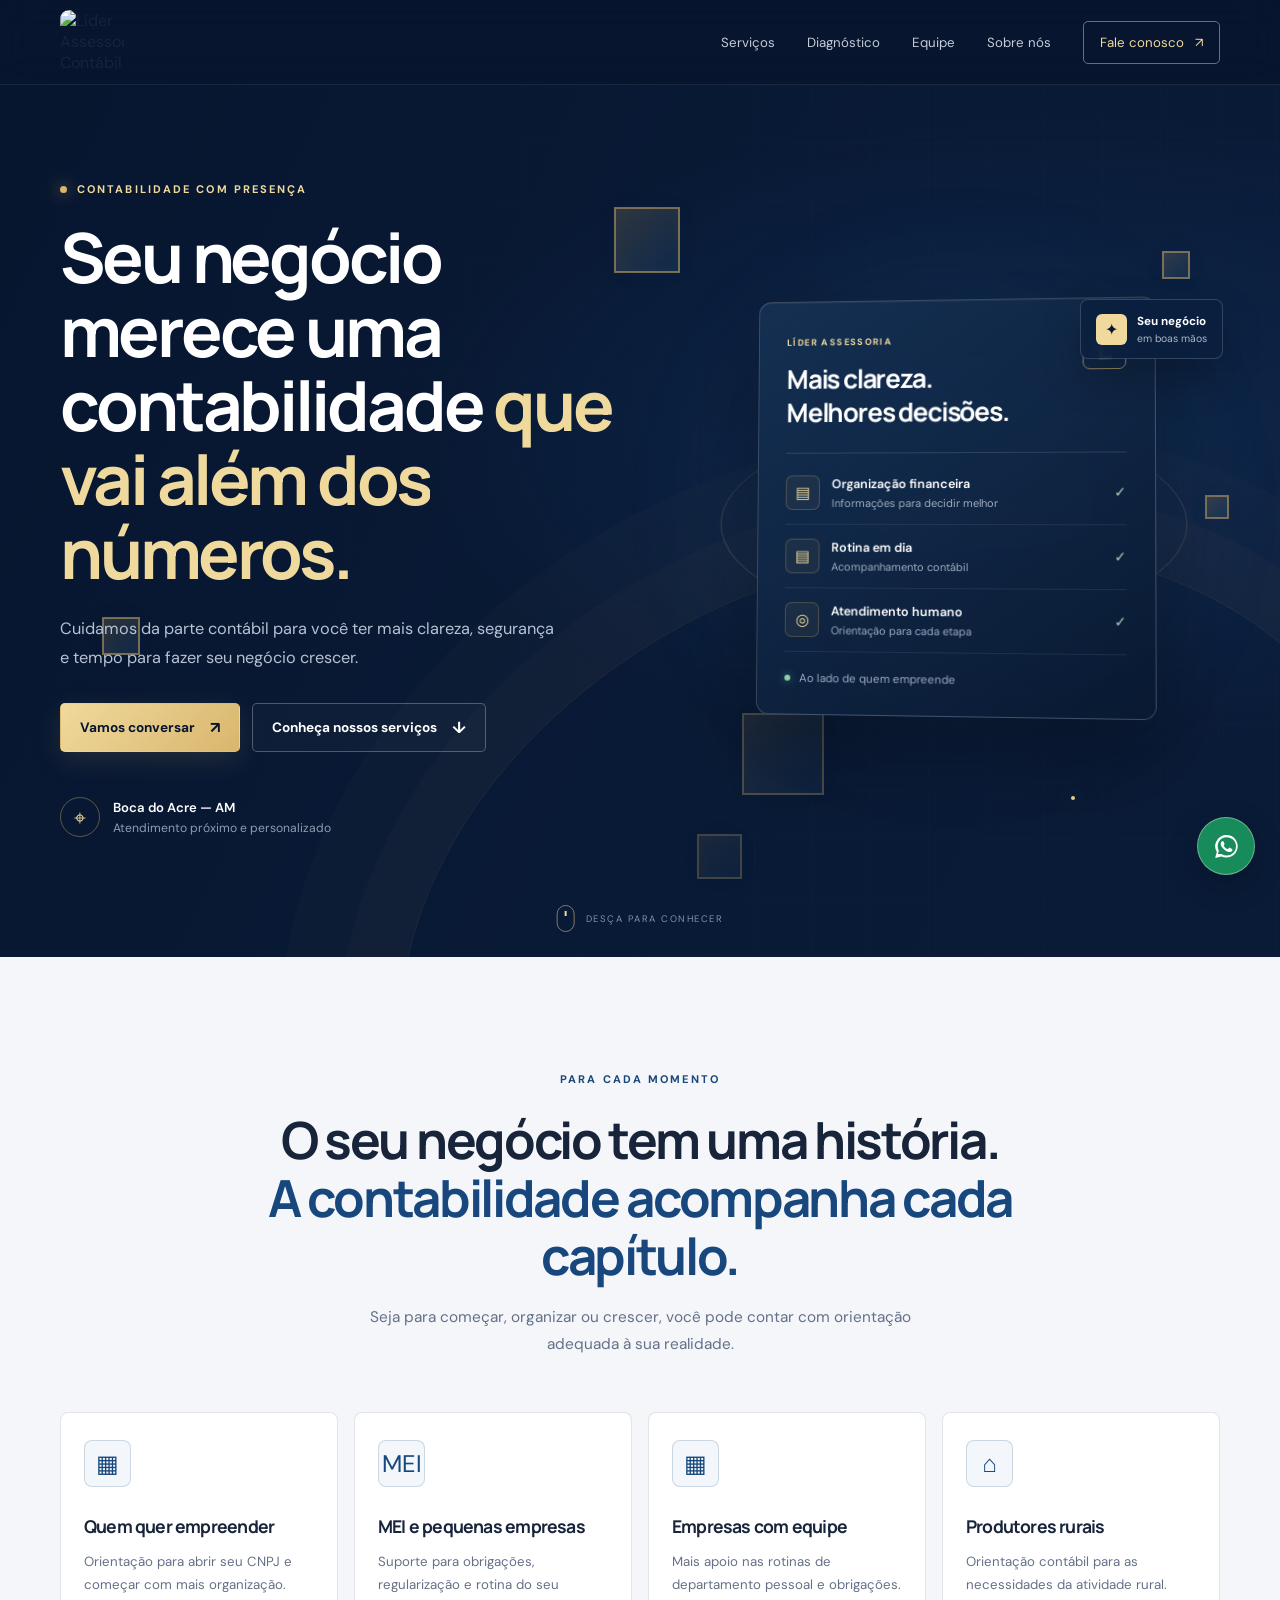
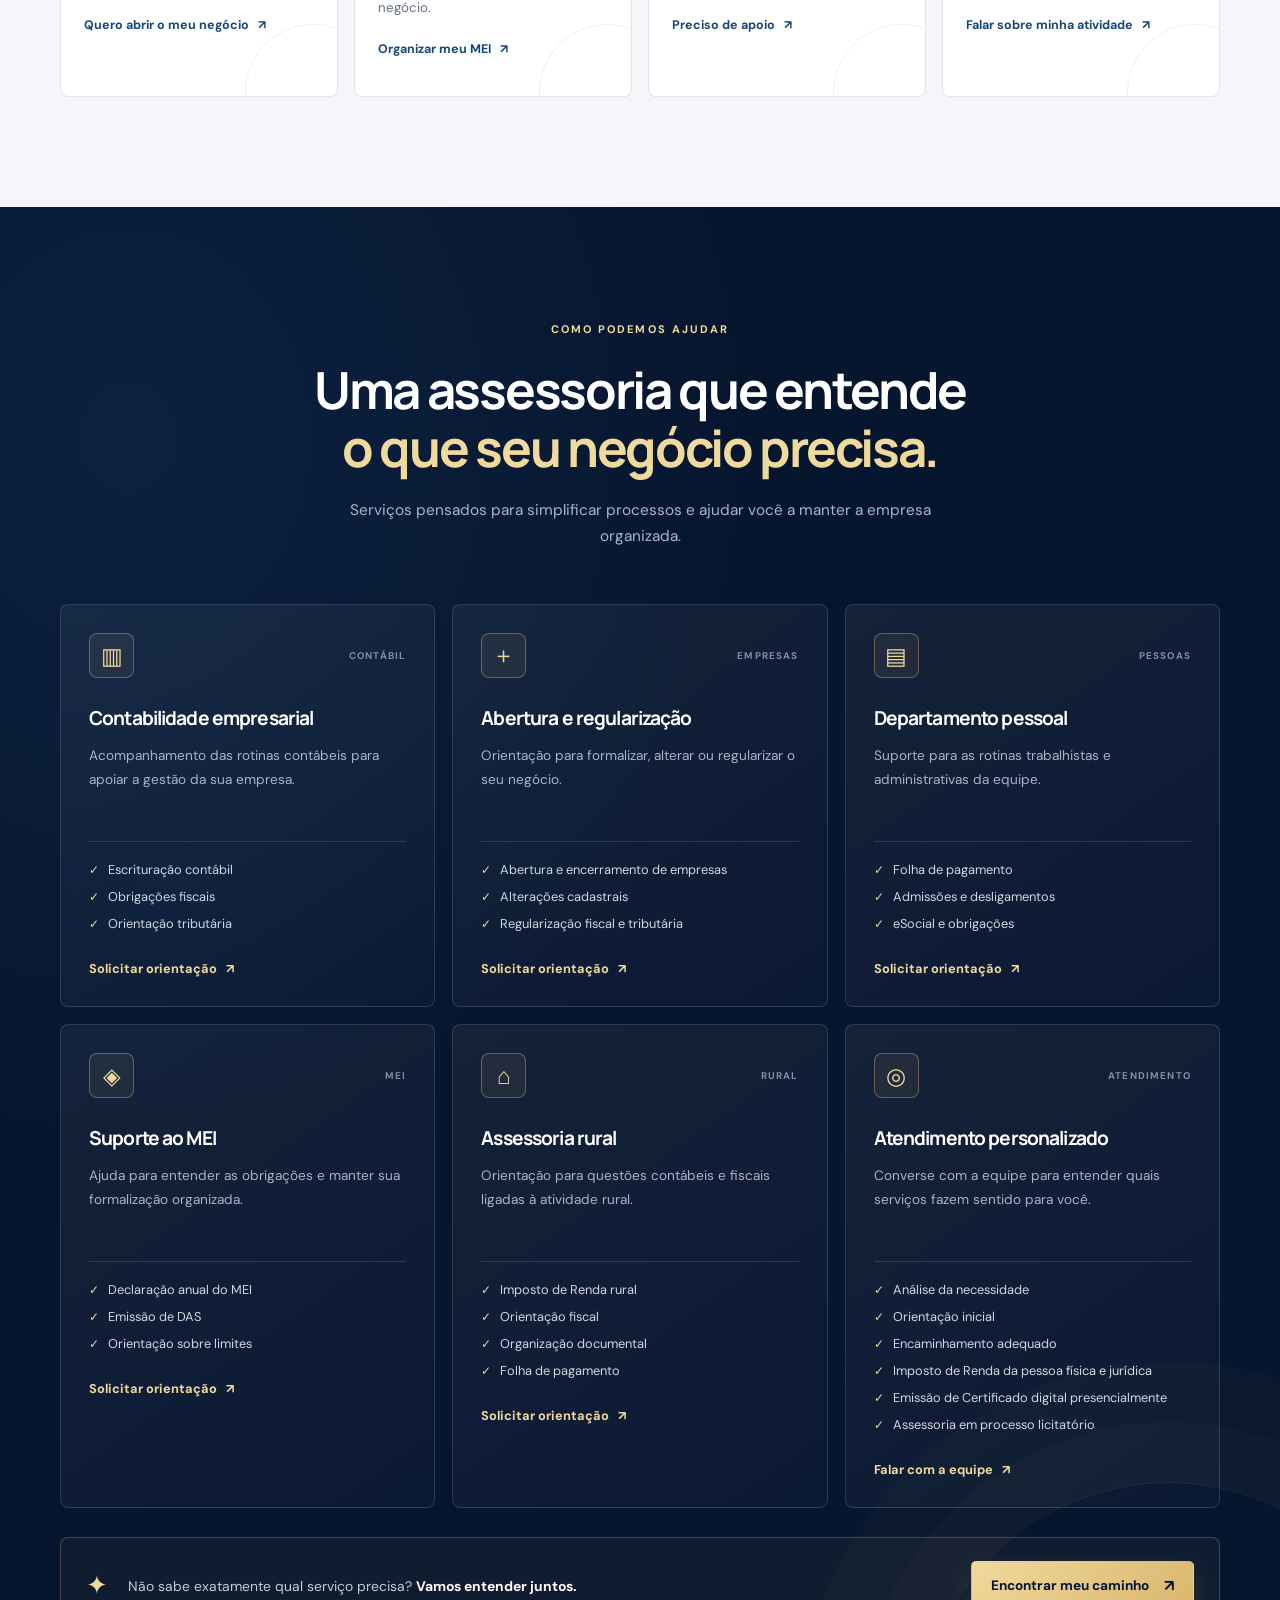
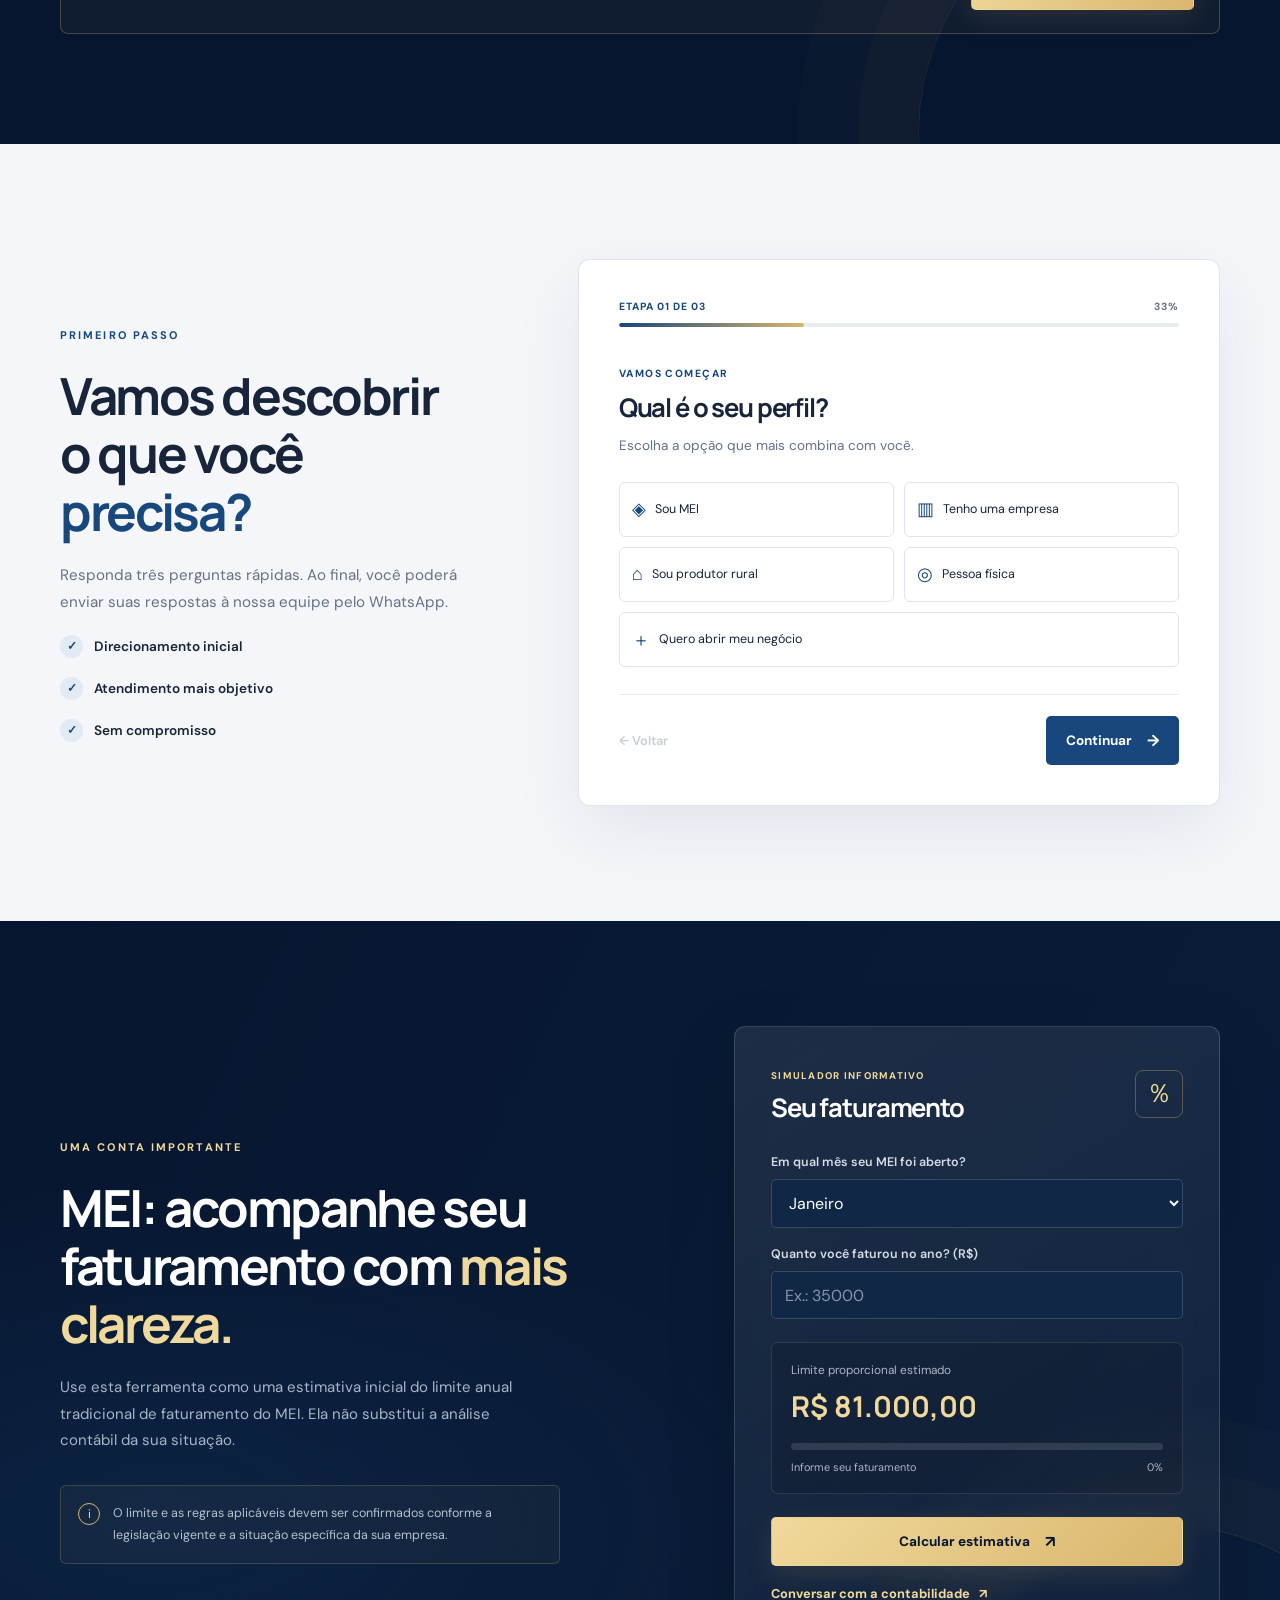
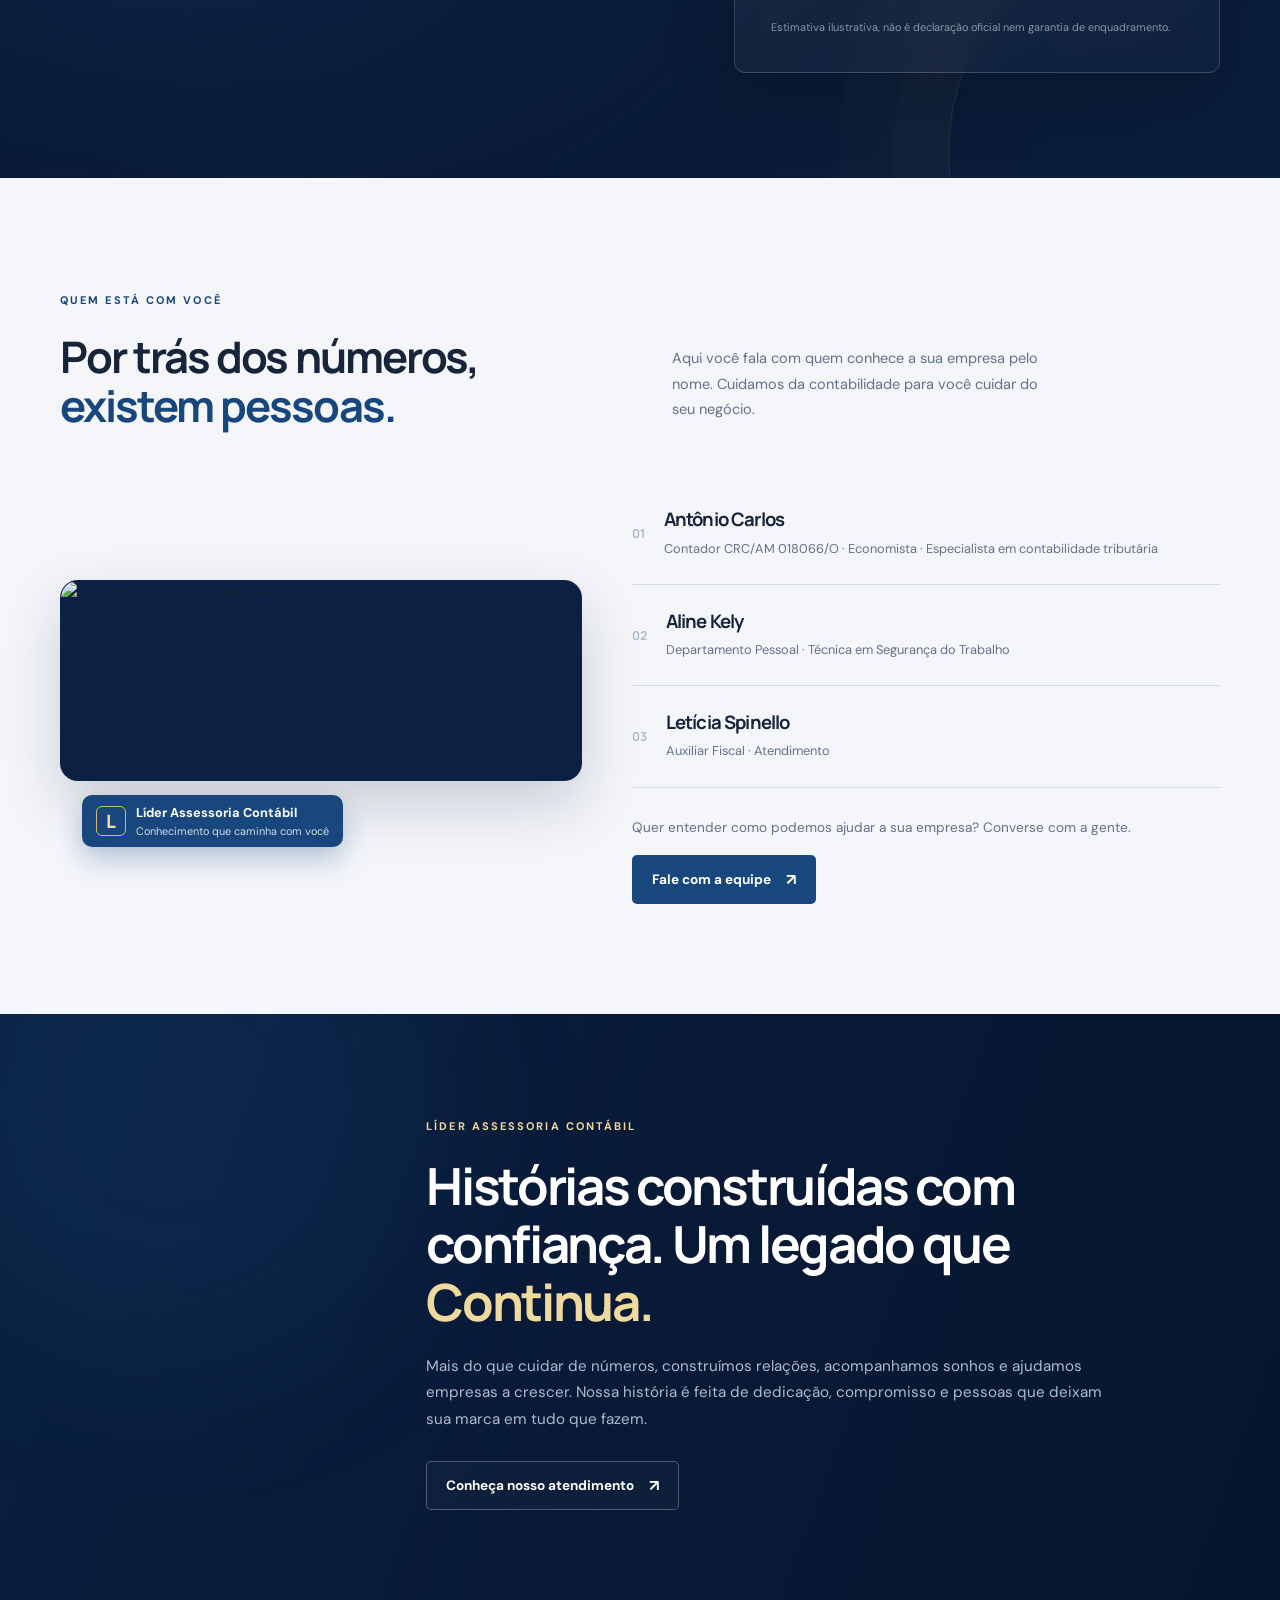
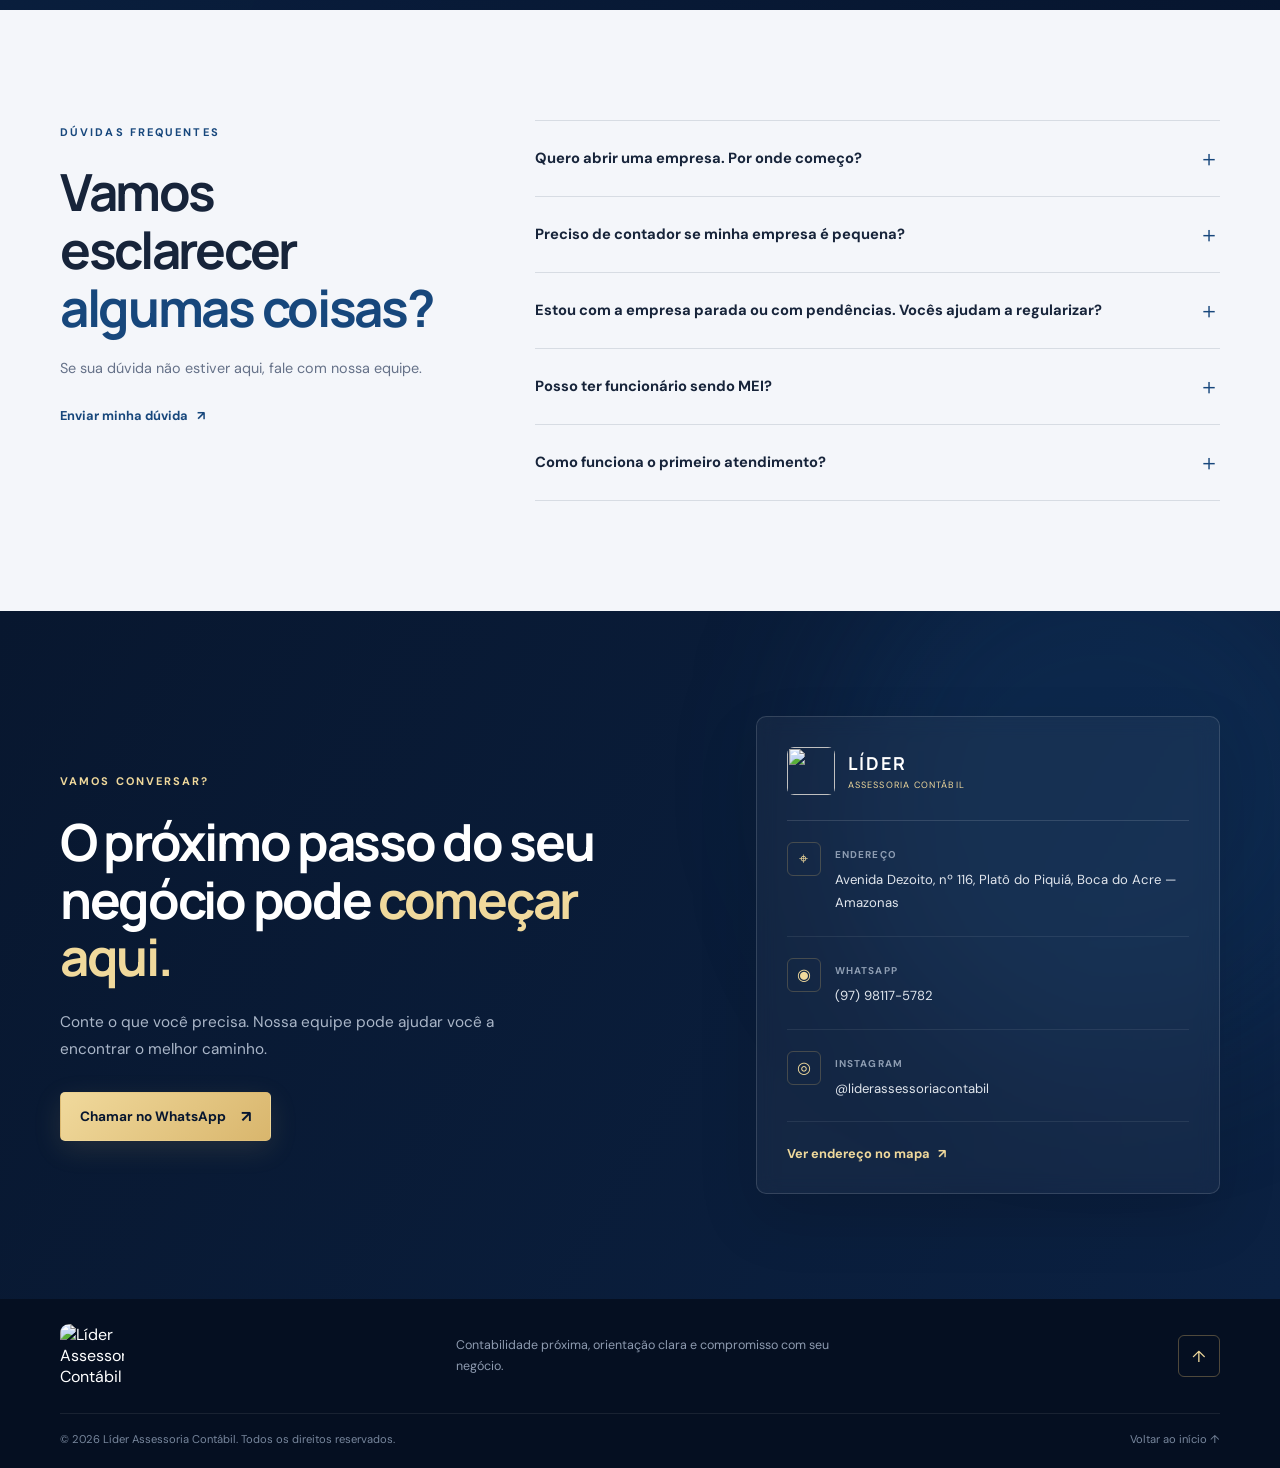
==== index.html @ b67ba0e2 "Add files via upload" ====
<!DOCTYPE html>
<html lang="pt-BR">
<head>
  <meta charset="UTF-8">
  <meta name="viewport" content="width=device-width, initial-scale=1.0">
  <meta name="theme-color" content="#07162f">
  <meta name="description" content="Líder Assessoria Contábil. Assessoria para MEI, empresas, departamento pessoal, fiscal e contabilidade empresarial em Boca do Acre, Amazonas.">

  <title>Líder Assessoria Contábil | Contabilidade que acompanha você</title>
  
  <link rel="icon" type= "image/png" href="assets/logoazul.png">

  <link rel="preconnect" href="https://fonts.googleapis.com">
  <link rel="preconnect" href="https://fonts.gstatic.com" crossorigin>
  <link href="https://fonts.googleapis.com/css2?family=DM+Sans:wght@400;500;600;700&family=Manrope:wght@400;500;600;700;800&display=swap" rel="stylesheet">

  <link rel="stylesheet" href="style.css">

  <!-- Marca "carregando" ANTES de qualquer conteúdo ser pintado (evita flash do site) -->
<script>
  document.documentElement.classList.add('lider-loading');
  // Segurança: se algo falhar, o site é liberado após 15s
  setTimeout(function () {
    var l = document.getElementById('lider-loader');
    if (l) l.remove();
    document.documentElement.classList.remove('lider-loading');
  }, 3000);
</script>
<!-- Sem JavaScript: mostra o site normalmente -->
<noscript>
  <style>
    html.lider-loading body > :not(#lider-loader) { opacity: 1 !important; visibility: visible !important; }
    #lider-loader { display: none !important; }
  </style>
</noscript>

<style>
  @import url('https://fonts.googleapis.com/css2?family=Montserrat:wght@200;300&display=swap');

  #lider-loader {
    /* ---- Personalização ---- */
    --lider-ink:  #ffffff;   /* cor das letras e do "L" (use escuro se o site for claro) */
    --lider-gold: #c9a85c;   /* dourado da marca */
    --lider-bg:   transparent; /* deixe transparent para "sem fundo" ou defina ex.: #0b0b0d */

    position: fixed;
    inset: 0;
    z-index: 99999;
    display: grid;
    place-items: center;
    align-content: center;
    gap: clamp(18px, 3.2vw, 34px);
    background: var(--lider-bg);
    transition: background-color .9s ease;
    pointer-events: all;
  }
  html.lider-loading { overflow: hidden; }

  #lider-loader .lider-logo {
    width: min(78vw, 580px);
    height: auto;
    overflow: visible;
    opacity: 0;
    animation: lider-glow-in 1.2s ease .1s forwards;
  }

  /* ---------- Elementos da logo ---------- */
  #lider-loader .l-square {
    transform-box: fill-box;
    transform-origin: center;
    opacity: 0;
    animation: lider-pop .9s cubic-bezier(.2, .9, .25, 1.15) .1s forwards;
  }
  #lider-loader .l-draw {
    stroke-dasharray: 1;
    stroke-dashoffset: 1;
    opacity: 0;
    animation: lider-draw var(--d, .8s) cubic-bezier(.65, 0, .25, 1) var(--t, 0s) forwards;
  }
  #lider-loader .l-tri {
    transform-box: fill-box;
    transform-origin: center;
    opacity: 0;
    animation: lider-drop .6s cubic-bezier(.2, .9, .3, 1.3) 1.35s forwards;
  }
  #lider-loader .l-sub {
    opacity: 0;
    filter: blur(8px);
    animation: lider-rise 1s cubic-bezier(.2, .8, .2, 1) 2.35s forwards;
  }
  #lider-loader .l-sweep {
    transform: translateX(-420px) skewX(-20deg);
    animation: lider-sweep 1.15s cubic-bezier(.45, 0, .25, 1) 3s forwards;
  }

  /* ---------- Barra de progresso ---------- */
  #lider-loader .lider-bar {
    width: min(34vw, 300px);
    height: 2px;
    border-radius: 2px;
    background: rgba(201, 168, 92, .18);
    overflow: hidden;
    opacity: 0;
    animation: lider-fade 1s ease 1.6s forwards;
  }
  #lider-loader .lider-bar i {
    display: block;
    height: 100%;
    background: linear-gradient(90deg, transparent, var(--lider-gold) 40%, #f1dba0);
    transform-origin: left center;
    transform: scaleX(0);
  }

  /* ---------- Saída ---------- */
  #lider-loader.is-leaving { background-color: transparent; pointer-events: none; }
  #lider-loader.is-leaving .lider-logo {
    animation: lider-out .9s cubic-bezier(.7, 0, .3, 1) forwards;
  }
  #lider-loader.is-leaving .lider-bar {
    animation: lider-bar-out .5s ease forwards;
  }

  /* ---------- Site oculto e "congelado" durante a introdução ---------- */
  html.lider-loading body > :not(#lider-loader) {
    opacity: 0 !important;
    visibility: hidden !important;
  }
  /* pausa as animações CSS do site: elas começam do zero quando a intro termina */
  html.lider-loading body > :not(#lider-loader),
  html.lider-loading body > :not(#lider-loader) *,
  html.lider-loading body > :not(#lider-loader) *::before,
  html.lider-loading body > :not(#lider-loader) *::after {
    animation-play-state: paused !important;
  }
  /* entrada suave do site assim que a logo some */
  html.lider-revealed body > :not(#lider-loader) {
    animation: lider-site-in 1s ease;
  }
  @keyframes lider-site-in { from { opacity: 0; } to { opacity: 1; } }

  /* ---------- Keyframes ---------- */
  @keyframes lider-glow-in {
    from { opacity: 0; filter: drop-shadow(0 0 0 rgba(201,168,92,0)); }
    to   { opacity: 1; filter: drop-shadow(0 0 28px rgba(201,168,92,.22)); }
  }
  @keyframes lider-pop {
    from { opacity: 0; transform: scale(.55) rotate(-6deg); }
    to   { opacity: 1; transform: scale(1) rotate(0); }
  }
  @keyframes lider-draw {
    0%   { stroke-dashoffset: 1; opacity: 0; }
    3%   { opacity: 1; }
    100% { stroke-dashoffset: 0; opacity: 1; }
  }
  @keyframes lider-drop {
    from { opacity: 0; transform: translate(-16px, -16px) scale(.5); }
    to   { opacity: 1; transform: translate(0, 0) scale(1); }
  }
  @keyframes lider-rise {
    from { opacity: 0; transform: translateY(14px); filter: blur(8px); }
    to   { opacity: 1; transform: translateY(0);    filter: blur(0); }
  }
  @keyframes lider-sweep {
    from { transform: translateX(-420px) skewX(-20deg); }
    to   { transform: translateX(1700px) skewX(-20deg); }
  }
  @keyframes lider-fade { to { opacity: 1; } }
  @keyframes lider-out {
    0%   { opacity: 1; transform: scale(1);    filter: blur(0)   drop-shadow(0 0 28px rgba(201,168,92,.22)); }
    100% { opacity: 0; transform: scale(1.1);  filter: blur(10px) drop-shadow(0 0 60px rgba(201,168,92,.5)); }
  }
  @keyframes lider-bar-out { to { opacity: 0; } }

  /* ---------- Acessibilidade: movimento reduzido ---------- */
  @media (prefers-reduced-motion: reduce) {
    #lider-loader .lider-logo,
    #lider-loader .l-square,
    #lider-loader .l-draw,
    #lider-loader .l-tri,
    #lider-loader .l-sub,
    #lider-loader .lider-bar { animation-duration: .01s !important; animation-delay: 0s !important; }
    #lider-loader .l-sweep { display: none; }
  }
</style>

</head>

<script>
(function () {
  var loader = document.getElementById('lider-loader');
  if (!loader) return;

  var root    = document.documentElement;
  var bar     = loader.querySelector('.lider-bar i');
  var reduced = window.matchMedia && window.matchMedia('(prefers-reduced-motion: reduce)').matches;

  var MIN_TIME = reduced ? 600 : 4000;  // tempo mínimo (ms) para a animação completa
  var EXIT_MS  = reduced ? 50  : 900;   // duração da saída
  var start    = performance.now();
  var loaded   = document.readyState === 'complete';
  var done     = false;
  var shown    = 0;

  root.classList.add('lider-loading');

  if (!loaded) window.addEventListener('load', function () { loaded = true; });

  function finish() {
    if (done) return;
    done = true;
    loader.classList.add('is-leaving');
    // 1) a logo some  →  2) o site é liberado e começa a animar
    setTimeout(function () {
      loader.remove();
      root.classList.remove('lider-loading');   // libera o site e despausa as animações
      root.classList.add('lider-revealed');     // fade-in do conteúdo
      window.dispatchEvent(new CustomEvent('lider:loaded')); // use para iniciar scripts/animações do site
      setTimeout(function () { root.classList.remove('lider-revealed'); }, 1200);
    }, EXIT_MS);
  }

  function tick(now) {
    var t      = Math.min((now - start) / MIN_TIME, 1);
    var target = loaded ? 1 : 0.92;               // trava em 92% até a página carregar de verdade
    shown += (Math.min(t, target) - shown) * 0.12;
    bar.style.transform = 'scaleX(' + shown.toFixed(4) + ')';

    if (loaded && t >= 1 && shown > 0.995) { bar.style.transform = 'scaleX(1)'; finish(); return; }
    requestAnimationFrame(tick);
  }
  requestAnimationFrame(tick);

  setTimeout(finish, 12000); // segurança: nunca prende o visitante
})();
</script>

<body>

<div id="lider-loader" role="status" aria-live="polite" aria-label="Carregando Líder Assessoria Contábil">

  <svg class="lider-logo" viewBox="50 415 1210 440" xmlns="http://www.w3.org/2000/svg" aria-hidden="true">
    <defs>
      <linearGradient id="lider-gold" x1="0" y1="0" x2="1" y2="1">
        <stop offset="0"   stop-color="#e2c47f"/>
        <stop offset=".5"  stop-color="#c9a85c"/>
        <stop offset="1"   stop-color="#ad8a3f"/>
      </linearGradient>

      <linearGradient id="lider-sweep-grad" x1="0" y1="0" x2="1" y2="0">
        <stop offset="0"   stop-color="#fff2c4" stop-opacity="0"/>
        <stop offset=".5"  stop-color="#fff2c4" stop-opacity=".95"/>
        <stop offset="1"   stop-color="#fff2c4" stop-opacity="0"/>
      </linearGradient>

      <!-- Máscara: o brilho só aparece sobre a logo, nunca sobre o "fundo" -->
      <mask id="lider-ink-mask" maskUnits="userSpaceOnUse" x="50" y="415" width="1210" height="330">
        <use href="#lider-ink"/>
      </mask>
    </defs>

    <!-- LOGO -->
    <g id="lider-ink" fill="none" stroke="var(--lider-ink, #fff)" stroke-width="42"
       stroke-linecap="round" stroke-linejoin="round">

      <!-- Quadrado dourado -->
      <rect class="l-square" x="68" y="433" width="281" height="311" rx="30"
            fill="url(#lider-gold)" stroke="none"/>

      <!-- "L" -->
      <path class="l-draw" pathLength="1" style="--t:.55s;--d:.9s" stroke-width="44"
            d="M135 492 V585 C135 648 180 690 240 690 H276"/>

      <!-- "I": haste + triângulo dourado -->
      <path class="l-draw" pathLength="1" style="--t:.95s;--d:.6s"
            d="M404 548 V696"/>
      <polygon class="l-tri" points="383,470 425,470 425,507"
               fill="var(--lider-gold, #c9a85c)" stroke="none"/>

      <!-- "D" -->
      <path class="l-draw" pathLength="1" style="--t:1.15s;--d:1s"
            d="M476 696 V491 H565 C640 491 669 545 669 594 C669 643 640 696 565 696 Z"/>

      <!-- "E" (três barras) -->
      <path class="l-draw" pathLength="1" style="--t:1.55s;--d:.55s" d="M743 491 H926"/>
      <path class="l-draw" pathLength="1" style="--t:1.7s;--d:.55s"  d="M743 593 H907"/>
      <path class="l-draw" pathLength="1" style="--t:1.85s;--d:.55s" d="M743 696 H934"/>

      <!-- "R" -->
      <path class="l-draw" pathLength="1" style="--t:1.8s;--d:.9s"
            d="M1006 696 V491 H1130 C1165 491 1196 515 1196 543 C1196 571 1165 595 1130 595 H1006"/>
      <path class="l-draw" pathLength="1" style="--t:2.3s;--d:.4s"
            d="M1137 612 L1204 696"/>
    </g>

    <!-- Brilho que atravessa a logo -->
    <g mask="url(#lider-ink-mask)">
      <rect class="l-sweep" x="0" y="400" width="240" height="480" fill="url(#lider-sweep-grad)"/>
    </g>

    <!-- ASSESSORIA CONTÁBIL -->
    <text class="l-sub" x="70" y="838" textLength="1170" lengthAdjust="spacing"
          font-family="'Montserrat','Josefin Sans','Helvetica Neue',Arial,sans-serif"
          font-weight="200" font-size="64" fill="var(--lider-ink, #fff)">ASSESSORIA CONTÁBIL</text>
  </svg>

  <div class="lider-bar"><i></i></div>
</div>

<div class="demo-site"><span></span></div>

<div class="page-loader" id="page-loader">
    <div class="loader-logo"><video src="assets/video.mp4.mp4"></video><span></span></div>
    <div class="loader-line"><span></span></div>
    <p>Preparando seu próximo passo</p>
</div>

  <div class="scroll-progress" id="scroll-progress"></div>

  <header class="header" id="topo">
    <div class="container nav-wrap">
      <a class="brand" href="#topo" aria-label="Líder Assessoria Contábil - início">
        <img src="assets/logo.png" alt="Líder Assessoria Contábil" class="brand-logo">
      </a>

      <button class="menu-toggle" id="menu-toggle" aria-label="Abrir menu" aria-expanded="false">
        <span></span><span></span><span></span>
      </button>

      <nav class="nav" id="nav">
        <a href="#servicos">Serviços</a>
        <a href="#diagnostico">Diagnóstico</a>
        <a href="#equipe">Equipe</a>
        <a href="#sobre">Sobre nós</a>
        <a href="#contato" class="nav-contact">Fale conosco <span>↗</span></a>
      </nav>
    </div>
  </header>

  <main>
    <!-- HERO -->
    <section class="hero section-dark" id="inicio">
      <div class="hero-grid"></div>

      <div class="floating-scene" aria-hidden="true">
        <div class="cube cube-one"><span></span></div>
        <div class="cube cube-two"><span></span></div>
        <div class="cube cube-three"><span></span></div>
        <div class="cube cube-four"><span></span></div>
        <div class="cube cube-five"><span></span></div>
        <div class="cube cube-six"><span></span></div>
        <div class="orb orb-one"></div>
        <div class="orb orb-two"></div>
      </div>

      <div class="container hero-layout">
        <div class="hero-content reveal">
          <div class="eyebrow"><span class="eyebrow-dot"></span> CONTABILIDADE COM PRESENÇA</div>

          <h1>Seu negócio merece uma contabilidade <span class="gold-text">que vai além dos números.</span></h1>

          <p class="hero-description">
            Cuidamos da parte contábil para você ter mais clareza, segurança e tempo para fazer seu negócio crescer.
          </p>

          <div class="hero-actions">
            <a class="btn btn-gold" data-whatsapp data-message="Olá! Gostaria de conhecer os serviços da Líder Assessoria Contábil." href="https://wa.me/5597981175782" target="_blank" rel="noopener">
              Vamos conversar <span>↗</span>
            </a>
            <a class="btn btn-outline" href="#servicos">Conheça nossos serviços <span>↓</span></a>
          </div>

          <div class="hero-details">
            <div class="detail-icon">⌖</div>
            <div>
              <strong>Boca do Acre — AM</strong>
              <span>Atendimento próximo e personalizado</span>
            </div>
          </div>
        </div>

        <div class="hero-visual reveal reveal-delay">
          <div class="visual-glow"></div>
          <div class="orbit orbit-large"></div>
          <div class="orbit orbit-small"></div>

          <div class="dashboard-card">
            <div class="dashboard-top">
              <div>
                <span class="dashboard-kicker">LÍDER ASSESSORIA</span>
                <h3>Mais clareza.<br>Melhores decisões.</h3>
              </div>
              <div class="dashboard-mark">L</div>
            </div>

            <div class="dashboard-rule"></div>

            <div class="dashboard-item">
              <span class="dashboard-icon">▤</span>
              <div>
                <strong>Organização financeira</strong>
                <small>Informações para decidir melhor</small>
              </div>
              <span class="item-check">✓</span>
            </div>

            <div class="dashboard-item">
              <span class="dashboard-icon">▤</span>
              <div>
                <strong>Rotina em dia</strong>
                <small>Acompanhamento contábil</small>
              </div>
              <span class="item-check">✓</span>
            </div>

            <div class="dashboard-item">
              <span class="dashboard-icon">◎</span>
              <div>
                <strong>Atendimento humano</strong>
                <small>Orientação para cada etapa</small>
              </div>
              <span class="item-check">✓</span>
            </div>

          <div class="dashboard-footer">
              <span class="footer-dot"></span>
              <span>Ao lado de quem empreende</span>
            </div>
          </div>

          <div class="floating-note note-top">
            <span class="note-symbol">✦</span>
            <span><strong>Seu negócio</strong><small>em boas mãos</small></span>
          </div>

        
        </div>
      </div>

      <a href="#publico" class="scroll-hint" aria-label="Rolar para a próxima seção">
        <span></span> DESÇA PARA CONHECER
      </a>
    </section>

    <!-- PÚBLICO -->
    <section class="audience section-light" id="publico">
      <div class="container">
        <div class="section-heading reveal">
          <span class="eyebrow eyebrow-dark">PARA CADA MOMENTO</span>
          <h2>O seu negócio tem uma história.<br><span class="blue-text">A contabilidade acompanha cada capítulo.</span></h2>
          <p>Seja para começar, organizar ou crescer, você pode contar com orientação adequada à sua realidade.</p>
        </div>

        <div class="audience-grid">
          <article class="audience-card reveal">
            <div class="card-icon">▦</div>
            <h3>Quem quer empreender</h3>
            <p>Orientação para abrir seu CNPJ e começar com mais organização.</p>
            <a href="#diagnostico">Quero abrir o meu negócio <span>↗</span></a>
          </article>

          <article class="audience-card reveal reveal-delay">
            <div class="card-icon">MEI</div>
            <h3>MEI e pequenas empresas</h3>
            <p>Suporte para obrigações, regularização e rotina do seu negócio.</p>
            <a href="#diagnostico">Organizar meu MEI <span>↗</span></a>
          </article>

          <article class="audience-card reveal reveal-delay-2">
            <div class="card-icon">▦</div>
            <h3>Empresas com equipe</h3>
            <p>Mais apoio nas rotinas de departamento pessoal e obrigações.</p>
            <a href="#diagnostico">Preciso de apoio <span>↗</span></a>
          </article>

          <article class="audience-card reveal reveal-delay-3">
            <div class="card-icon">⌂</div>
            <h3>Produtores rurais</h3>
            <p>Orientação contábil para as necessidades da atividade rural.</p>
            <a href="#contato">Falar sobre minha atividade <span>↗</span></a>
          </article>
        </div>
      </div>
    </section>

    <!-- SERVIÇOS -->
    <section class="services section-dark" id="servicos">
      <div class="container">
        <div class="section-heading section-heading-light reveal">
          <span class="eyebrow">COMO PODEMOS AJUDAR</span>
          <h2>Uma assessoria que entende<br><span class="gold-text">o que seu negócio precisa.</span></h2>
          <p>Serviços pensados para simplificar processos e ajudar você a manter a empresa organizada.</p>
        </div>

        <div class="services-grid">
          <article class="service-card reveal">
            <div class="service-top">
              <span class="service-icon">▥</span>
              <span class="service-index">CONTÁBIL</span>
            </div>
            <h3>Contabilidade empresarial</h3>
            <p>Acompanhamento das rotinas contábeis para apoiar a gestão da sua empresa.</p>
            <ul>
              <li>Escrituração contábil</li>
              <li>Obrigações fiscais</li>
              <li>Orientação tributária</li>
            </ul>
            <a href="#" class="text-link" data-whatsapp data-service="Contabilidade empresarial">Solicitar orientação <span>↗</span></a>
          </article>

          <article class="service-card reveal reveal-delay">
            <div class="service-top">
              <span class="service-icon">＋</span>
              <span class="service-index">EMPRESAS</span>
            </div>
            <h3>Abertura e regularização</h3>
            <p>Orientação para formalizar, alterar ou regularizar o seu negócio.</p>
            <ul>
              <li>Abertura e encerramento de empresas</li>
              <li>Alterações cadastrais</li>
              <li>Regularização fiscal e tributária</li>
            </ul>
            <a href="#" class="text-link" data-whatsapp data-service="Abertura e regularização de empresas">Solicitar orientação <span>↗</span></a>
          </article>

          <article class="service-card reveal reveal-delay-2">
            <div class="service-top">
              <span class="service-icon">▤</span>
              <span class="service-index">PESSOAS</span>
            </div>
            <h3>Departamento pessoal</h3>
            <p>Suporte para as rotinas trabalhistas e administrativas da equipe.</p>
            <ul>
              <li>Folha de pagamento</li>
              <li>Admissões e desligamentos</li>
              <li>eSocial e obrigações</li>
            </ul>
            <a href="#" class="text-link" data-whatsapp data-service="Departamento pessoal">Solicitar orientação <span>↗</span></a>
          </article>

          <article class="service-card reveal">
            <div class="service-top">
              <span class="service-icon">◈</span>
              <span class="service-index">MEI</span>
            </div>
            <h3>Suporte ao MEI</h3>
            <p>Ajuda para entender as obrigações e manter sua formalização organizada.</p>
            <ul>
              <li>Declaração anual do MEI</li>
              <li>Emissão de DAS</li>
              <li>Orientação sobre limites</li>
            </ul>
            <a href="#" class="text-link" data-whatsapp data-service="Suporte ao MEI">Solicitar orientação <span>↗</span></a>
          </article>

          <article class="service-card reveal reveal-delay">
            <div class="service-top">
              <span class="service-icon">⌂</span>
              <span class="service-index">RURAL</span>
            </div>
            <h3>Assessoria rural</h3>
            <p>Orientação para questões contábeis e fiscais ligadas à atividade rural.</p>
            <ul>
              <li>Imposto de Renda rural</li>
              <li>Orientação fiscal</li>
              <li>Organização documental</li>
              <li>Folha de pagamento</li>
            </ul>
            <a href="#" class="text-link" data-whatsapp data-service="Assessoria rural">Solicitar orientação <span>↗</span></a>
          </article>

          <article class="service-card reveal reveal-delay-2">
            <div class="service-top">
              <span class="service-icon">◎</span>
              <span class="service-index">ATENDIMENTO</span>
            </div>
            <h3>Atendimento personalizado</h3>
            <p>Converse com a equipe para entender quais serviços fazem sentido para você.</p>
            <ul>
              <li>Análise da necessidade</li>
              <li>Orientação inicial</li>
              <li>Encaminhamento adequado</li>
              <li>Imposto de Renda da pessoa física e jurídica</li>
              <li>Emissão de Certificado digital presencialmente</li>
              <li>Assessoria em processo licitatório</li>
            </ul>
            <a href="#" class="text-link" data-whatsapp data-service="Atendimento personalizado">Falar com a equipe <span>↗</span></a>
          </article>
        </div>

        <div class="services-bottom reveal">
          <span class="services-bottom-icon">✦</span>
          <p>Não sabe exatamente qual serviço precisa? <strong>Vamos entender juntos.</strong></p>
          <a href="#diagnostico" class="btn btn-gold">Encontrar meu caminho <span>↗</span></a>
        </div>
      </div>
    </section>

    <!-- DIAGNÓSTICO -->
    <section class="diagnosis section-light" id="diagnostico">
      <div class="container diagnosis-layout">
        <div class="diagnosis-copy reveal">
          <span class="eyebrow eyebrow-dark">PRIMEIRO PASSO</span>
          <h2>Vamos descobrir<br>o que você <span class="blue-text">precisa?</span></h2>
          <p>Responda três perguntas rápidas. Ao final, você poderá enviar suas respostas à nossa equipe pelo WhatsApp.</p>

          <div class="diagnosis-benefit"><span>✓</span> Direcionamento inicial</div>
          <div class="diagnosis-benefit"><span>✓</span> Atendimento mais objetivo</div>
          <div class="diagnosis-benefit"><span>✓</span> Sem compromisso</div>
        </div>

        <div class="diagnosis-box reveal reveal-delay">
          <div class="diagnosis-progress">
            <div class="progress-label"><span id="step-label">ETAPA 01 DE 03</span><span id="progress-percent">33%</span></div>
            <div class="progress-track"><span id="diagnosis-progress-fill"></span></div>
          </div>

          <div class="diagnosis-step active" data-step="0">
            <span class="step-kicker">VAMOS COMEÇAR</span>
            <h3>Qual é o seu perfil?</h3>
            <p>Escolha a opção que mais combina com você.</p>
            <div class="choice-grid">
              <button class="choice" data-group="profile" data-value="MEI"><span>◈</span> Sou MEI</button>
              <button class="choice" data-group="profile" data-value="Empresa"><span>▥</span> Tenho uma empresa</button>
              <button class="choice" data-group="profile" data-value="Produtor rural"><span>⌂</span> Sou produtor rural</button>
              <button class="choice" data-group="profile" data-value="Pessoa física"><span>◎</span> Pessoa física</button>
              <button class="choice choice-wide" data-group="profile" data-value="Ainda vou abrir meu negócio"><span>＋</span> Quero abrir meu negócio</button>
            </div>
          </div>

          <div class="diagnosis-step" data-step="1">
            <span class="step-kicker">SUA NECESSIDADE</span>
            <h3>Como podemos ajudar?</h3>
            <p>Selecione a sua principal necessidade neste momento.</p>
            <div class="choice-grid">
              <button class="choice" data-group="need" data-value="Abrir ou regularizar empresa">Abrir ou regularizar empresa</button>
              <button class="choice" data-group="need" data-value="Contabilidade e impostos">Contabilidade e impostos</button>
              <button class="choice" data-group="need" data-value="Departamento pessoal">Departamento pessoal</button>
              <button class="choice" data-group="need" data-value="Declarações e documentos">Declarações e documentos</button>
              <button class="choice choice-wide" data-group="need" data-value="Ainda tenho dúvidas">Ainda tenho dúvidas</button>
            </div>
          </div>

          <div class="diagnosis-step" data-step="2">
            <span class="step-kicker">ÚLTIMA PERGUNTA</span>
            <h3>Quando precisa de ajuda?</h3>
            <p>Isso nos ajuda a entender como direcionar o atendimento.</p>
            <div class="choice-grid">
              <button class="choice choice-wide" data-group="urgency" data-value="O quanto antes">O quanto antes</button>
              <button class="choice choice-wide" data-group="urgency" data-value="Nos próximos dias">Nos próximos dias</button>
              <button class="choice choice-wide" data-group="urgency" data-value="Estou pesquisando e me planejando">Estou pesquisando e me planejando</button>
            </div>
          </div>

          <div class="diagnosis-result" id="diagnosis-result" hidden>
            <div class="result-check">✓</div>
            <span class="step-kicker">SEU PRÓXIMO PASSO</span>
            <h3>Vamos conversar?</h3>
            <p id="diagnosis-summary">Suas respostas estão prontas para enviar à nossa equipe.</p>
            <button class="btn btn-gold btn-full" id="send-diagnosis">Enviar respostas pelo WhatsApp <span>↗</span></button>
            <button class="restart-button" id="restart-diagnosis">Refazer respostas</button>
          </div>

          <div class="diagnosis-controls" id="diagnosis-controls">
            <button class="back-button" id="diagnosis-back" disabled>← Voltar</button>
            <button class="btn btn-blue" id="diagnosis-next" disabled>Continuar <span>→</span></button>
          </div>
        </div>
      </div>
    </section>

    <!-- SIMULADOR MEI -->
    <section class="mei-section section-dark" id="mei">
      <div class="container mei-layout">
        <div class="mei-copy reveal">
          <span class="eyebrow">UMA CONTA IMPORTANTE</span>
          <h2>MEI: acompanhe seu faturamento com <span class="gold-text">mais clareza.</span></h2>
          <p>Use esta ferramenta como uma estimativa inicial do limite anual tradicional de faturamento do MEI. Ela não substitui a análise contábil da sua situação.</p>
          <div class="mei-note">
            <span>i</span>
            <p>O limite e as regras aplicáveis devem ser confirmados conforme a legislação vigente e a situação específica da sua empresa.</p>
          </div>
        </div>

        <div class="mei-calculator reveal reveal-delay">
          <div class="calculator-heading">
            <div>
              <span class="calculator-kicker">SIMULADOR INFORMATIVO</span>
              <h3>Seu faturamento</h3>
            </div>
            <div class="calculator-icon">％</div>
          </div>

          <label for="opening-month">Em qual mês seu MEI foi aberto?</label>
          <select id="opening-month">
            <option value="1">Janeiro</option>
            <option value="2">Fevereiro</option>
            <option value="3">Março</option>
            <option value="4">Abril</option>
            <option value="5">Maio</option>
            <option value="6">Junho</option>
            <option value="7">Julho</option>
            <option value="8">Agosto</option>
            <option value="9">Setembro</option>
            <option value="10">Outubro</option>
            <option value="11">Novembro</option>
            <option value="12">Dezembro</option>
          </select>

          <label for="mei-revenue">Quanto você faturou no ano? (R$)</label>
          <input id="mei-revenue" type="number" min="0" step="0.01" placeholder="Ex.: 35000">

          <div class="calculator-result">
            <span>Limite proporcional estimado</span>
            <strong id="remaining-value">R$ 81.000,00</strong>
            <div class="revenue-track"><span id="revenue-fill"></span></div>
            <div class="revenue-labels"><span id="revenue-status">Informe seu faturamento</span><span id="revenue-percent">0%</span></div>
          </div>

          <button class="btn btn-gold btn-full" id="calculate-mei">Calcular estimativa <span>↗</span></button>
          <button class="text-link calculator-send" id="send-mei-result">Conversar com a contabilidade <span>↗</span></button>
          <p class="calculator-disclaimer">Estimativa ilustrativa, não é declaração oficial nem garantia de enquadramento.</p>
        </div>
      </div>
    </section>

    <!-- EQUIPE -->
    <section class="team section-light" id="equipe">
      <div class="container">
        <div class="team-heading reveal">
          <div>
            <span class="eyebrow eyebrow-dark">QUEM ESTÁ COM VOCÊ</span>
            <h2>Por trás dos números,<br><span class="blue-text">existem pessoas.</span></h2>
          </div>
          <p>Aqui você fala com quem conhece a sua empresa pelo nome. Cuidamos da contabilidade para você cuidar do seu negócio.</p>
        </div>

        <div class="team-layout">
          <div class="team-photo-wrap reveal">
            <div class="team-photo-frame">
              <img src="assets/equipelider.jpeg" alt="Equipe da Líder Assessoria Contábil" loading="lazy">
            </div>
            <div class="team-photo-caption">
              <span class="caption-mark">L</span>
              <span><strong>Líder Assessoria Contábil</strong><small>Conhecimento que caminha com você</small></span>
            </div>
          </div>

          <div class="team-list">
            <article class="team-member reveal">
              <span class="member-number">01</span>
              <div>
                <h3>Antônio Carlos</h3>
                <p>Contador CRC/AM 018066/O · Economista · Especialista em contabilidade tributária</p>
              </div>
              
            </article>

            <article class="team-member reveal reveal-delay">
              <span class="member-number">02</span>
              <div>
                <h3>Aline Kely</h3>
                <p>Departamento Pessoal · Técnica em Segurança do Trabalho</p>
              </div>
              
            </article>

            <article class="team-member reveal reveal-delay-2">
              <span class="member-number">03</span>
              <div>
                <h3>Letícia Spinello</h3>
                <p>Auxiliar Fiscal · Atendimento</p>
              </div>
              
            </article>

            <div class="team-cta reveal">
              <p>Quer entender como podemos ajudar a sua empresa? Converse com a gente.</p>
              <a class="btn btn-blue" data-whatsapp data-message="Olá! Gostaria de conversar com a equipe da Líder Assessoria Contábil." href="https://wa.me/5597981175782" target="_blank" rel="noopener">Fale com a equipe <span>↗</span></a>
            </div>
          </div>
        </div>
      </div>
    </section>

    <!-- SOBRE -->
    <section class="about section-dark" id="sobre">
      <div class="about-glow"></div>
      <div class="container about-layout">
        <div class="about-mark reveal"><img src="assets/fotosemfundo.png" alt=""><span></span></div>
        <div class="about-content reveal reveal-delay">
          <span class="eyebrow">LÍDER ASSESSORIA CONTÁBIL</span>
          <h2>Histórias construídas com confiança. Um legado que <span class="gold-text">Continua.</span></h2>
          <p>Mais do que cuidar de números, construímos relações, acompanhamos sonhos e ajudamos empresas a crescer. Nossa história é feita de dedicação, compromisso e pessoas que deixam sua marca em tudo que fazem.</p>
          <a class="btn btn-outline" href="#contato">Conheça nosso atendimento <span>↗</span></a>
        </div>
      </div>
    </section>

    <!-- FAQ -->
    <section class="faq-section section-light" id="duvidas">
      <div class="container faq-layout">
        <div class="faq-intro reveal">
          <span class="eyebrow eyebrow-dark">DÚVIDAS FREQUENTES</span>
          <h2>Vamos esclarecer<br><span class="blue-text">algumas coisas?</span></h2>
          <p>Se sua dúvida não estiver aqui, fale com nossa equipe.</p>
          <a class="text-link" data-whatsapp data-message="Olá! Tenho uma dúvida e gostaria de falar com a Líder Assessoria Contábil." href="https://wa.me/5597981175782" target="_blank" rel="noopener">Enviar minha dúvida <span>↗</span></a>
        </div>

        <div class="faq-list reveal reveal-delay">
          <details class="faq-item">
            <summary>Quero abrir uma empresa. Por onde começo?<span>＋</span></summary>
            <p>O primeiro passo é entender a atividade que você deseja exercer, o modelo do negócio e suas necessidades. A partir disso, nossa equipe orienta você em cada etapa da abertura, desde a escolha do enquadramento empresarial até a regularização da empresa, cuidando dos procedimentos necessários para que você comece com segurança e tranquilidade.</p>
          </details>
          <details class="faq-item">
            <summary>Preciso de contador se minha empresa é pequena?<span>＋</span></summary>
            <p>Sim, a empresa precisa de contabilidade regular, mesmo pequena. Um contador ajuda a pagar o imposto certo, evitar multas e entender se o negócio está dando resultado.</p>
          </details>
          <details class="faq-item">
            <summary>Estou com a empresa parada ou com pendências. Vocês ajudam a regularizar?<span>＋</span></summary>
            <p>Sim, ajudamos a levantar o que está pendente e a organizar o caminho para regularizar.</p>
          </details>
          <details class="faq-item">
            <summary>Posso ter funcionário sendo MEI?<span>＋</span></summary>
            <p>O MEI pode ter um empregado, com regras específicas de registro e encargos. Para saber como fazer sem erro, fale com a nossa equipe.</p>
          </details>
          <details class="faq-item">
            <summary>Como funciona o primeiro atendimento?<span>＋</span></summary>
            <p>Você conta sua situação pelo WhatsApp, entendemos o que precisa e indicamos os próximos passos, sem compromisso.</p>
          </details>
        </div>
      </div>
    </section>

    <!-- CONTATO -->
    <section class="contact section-dark" id="contato">
      <div class="contact-glow"></div>
      <div class="container contact-layout">
        <div class="contact-copy reveal">
          <span class="eyebrow">VAMOS CONVERSAR?</span>
          <h2>O próximo passo do seu negócio pode <span class="gold-text">começar aqui.</span></h2>
          <p>Conte o que você precisa. Nossa equipe pode ajudar você a encontrar o melhor caminho.</p>
          <a class="btn btn-gold" data-whatsapp data-message="Olá! Vim pelo site e gostaria de falar com a Líder Assessoria Contábil." href="https://wa.me/5597981175782" target="_blank" rel="noopener">Chamar no WhatsApp <span>↗</span></a>
        </div>

        <div class="contact-card reveal reveal-delay">
          <div class="contact-card-header">
            <img src="assets/logo.png" alt="" class="contact-logo">
            <div><strong>LÍDER</strong><small>ASSESSORIA CONTÁBIL</small></div>
          </div>

          <div class="contact-info">
            <span class="contact-info-icon">⌖</span>
            <div><small>ENDEREÇO</small><p>Avenida Dezoito, nº 116, Platô do Piquiá, Boca do Acre — Amazonas</p></div>
          </div>

          <div class="contact-info">
            <span class="contact-info-icon">◉</span>
            <div><small>WHATSAPP</small><p><a href="https://wa.me/5597981175782" target="_blank" rel="noopener">(97) 98117-5782</a></p></div>
          </div>

          <div class="contact-info">
            <span class="contact-info-icon">◎</span>
            <div><small>INSTAGRAM</small><p><a href="https://www.instagram.com/liderassessoriacontabil/" target="_blank" rel="noopener">@liderassessoriacontabil</a></p></div>
          </div>

          <a class="map-link" href="https://www.google.com/maps/search/?api=1&query=Avenida+Dezoito+116+Plato+do+Piquia+Boca+do+Acre+Amazonas" target="_blank" rel="noopener">Ver endereço no mapa <span>↗</span></a>
        </div>
      </div>
    </section>
  </main>

  <footer class="footer">
    <div class="container footer-main">
      <a class="brand footer-brand" href="#topo">
        <img src="assets/logo.png" alt="Líder Assessoria Contábil" class="brand-logo">
      </a>
      <p>Contabilidade próxima, orientação clara e compromisso com seu negócio.</p>
      <a href="#topo" class="back-top" aria-label="Voltar ao topo">↑</a>
    </div>
    <div class="container footer-bottom">
      <span>© <span id="current-year"></span> Líder Assessoria Contábil. Todos os direitos reservados.</span>
      <a href="#topo">Voltar ao início ↑</a>
    </div>
  </footer>

  <a class="whatsapp-float" data-whatsapp data-message="Olá! Vim pelo site da Líder Assessoria Contábil e gostaria de informações." href="https://wa.me/5597981175782" target="_blank" rel="noopener" aria-label="Falar com a Líder pelo WhatsApp">
    <svg viewBox="0 0 32 32" aria-hidden="true">
      <path d="M16 3.2A12.5 12.5 0 0 0 5.3 22.1L3.5 28.7l6.8-1.8A12.5 12.5 0 1 0 16 3.2Zm0 22.7a10.1 10.1 0 0 1-5.1-1.4l-.4-.2-4 .1 1.1-3.8-.3-.4A10.1 10.1 0 1 1 16 25.9Zm5.6-7.6c-.3-.2-1.8-.9-2.1-1s-.5-.2-.7.2-.8 1-1 1.2-.4.2-.7.1a8.3 8.3 0 0 1-2.5-1.5 9.3 9.3 0 0 1-1.7-2.1c-.2-.3 0-.5.1-.6l.5-.6c.2-.2.2-.3.3-.5s0-.4 0-.5-.7-1.7-1-2.3c-.2-.6-.5-.5-.7-.5h-.6c-.2 0-.5.1-.8.4s-1.1 1.1-1.1 2.7 1.2 3.1 1.4 3.3 2.3 3.5 5.5 4.8c.8.3 1.4.5 1.9.6.8.2 1.5.2 2 .1.6-.1 1.8-.7 2-1.4s.3-1.3.2-1.4-.3-.2-.6-.4Z"/>
    </svg>
  </a>

  <button class="back-to-top" id="back-to-top" aria-label="Voltar ao topo">↑</button>

  <script src="script.js"></script>
</body>
</html>
---- style.css ----
:root {
  --navy: #07162f;
  --navy-2: #0b2042;
  --navy-3: #102b50;
  --blue: #17477c;
  --blue-bright: #3778b8;
  --gold: #d9b66d;
  --gold-light: #f0d99c;
  --white: #ffffff;
  --paper: #f4f6fa;
  --text: #17243a;
  --muted: #657188;
  --border-light: rgba(12, 33, 64, .12);
  --border-dark: rgba(255, 255, 255, .13);
  --font-heading: "Manrope", sans-serif;
  --font-body: "DM Sans", sans-serif;
  --container: 1160px;
}


* {
  box-sizing: border-box;
  margin: 0;
  padding: 0;
}

html {
  scroll-behavior: smooth;
  scroll-padding-top: 90px;
}

body {
  font-family: var(--font-body);
  color: var(--text);
  background: var(--navy);
  overflow-x: hidden;
  -webkit-font-smoothing: antialiased;
}

body.menu-open {
  overflow: hidden;
}

a {
  color: inherit;
  text-decoration: none;
}

button,
input,
select {
  font: inherit;
}

button,
a,
select {
  -webkit-tap-highlight-color: transparent;
}

button {
  cursor: pointer;
}

img {
  display: block;
  max-width: 100%;
}

::selection {
  color: var(--navy);
  background: var(--gold-light);
}

.container {
  width: min(var(--container), calc(100% - 48px));
  margin-inline: auto;
}

.section-dark {
  color: var(--white);
  background: var(--navy);
}

.section-light {
  color: var(--text);
  background: var(--paper);
}

.gold-text {
  color: var(--gold-light);
}

.blue-text {
  color: var(--blue);
}

.eyebrow {
  display: inline-flex;
  align-items: center;
  gap: 10px;
  margin-bottom: 22px;
  color: var(--gold-light);
  font-size: .69rem;
  font-weight: 700;
  letter-spacing: .19em;
  line-height: 1.6;
}

.eyebrow-dark {
  color: var(--blue);
}

.eyebrow-dot {
  width: 7px;
  height: 7px;
  border-radius: 50%;
  background: var(--gold);
  box-shadow: 0 0 15px rgba(217, 182, 109, .8);
}

h1, h2, h3, h4 {
  font-family: var(--font-heading);
  letter-spacing: -.045em;
}

h1 {
  font-size: clamp(2.8rem, 5.4vw, 5rem);
  font-weight: 700;
  line-height: 1.07;
}

h2 {
  font-size: clamp(2.15rem, 4vw, 3.65rem);
  font-weight: 700;
  line-height: 1.13;
}

h3 {
  font-size: 1.23rem;
  line-height: 1.35;
}

p {
  line-height: 1.75;
}

.scroll-progress {
  position: fixed;
  z-index: 2000;
  top: 0;
  left: 0;
  width: 0;
  height: 3px;
  background: linear-gradient(90deg, var(--gold), var(--gold-light));
  box-shadow: 0 0 12px rgba(217, 182, 109, .35);
}

/* CARREGAMENTO */

.page-loader {
  position: fixed;
  z-index: 3000;
  inset: 0;
  display: flex;
  flex-direction: column;
  align-items: center;
  justify-content: center;
  gap: 15px;
  color: white;
  background: var(--navy);
  transition: opacity .55s ease, visibility .55s ease;
}

.page-loader.is-hidden {
  opacity: 0;
  visibility: hidden;
  pointer-events: none;
}

.loader-logo {
  font-family: var(--font-heading);
  font-size: 4.5rem;
  font-weight: 800;
  animation: logo-breathe 1.2s ease-in-out infinite alternate;
}

.loader-logo span {
  color: var(--gold);
}

.loader-line {
  width: 125px;
  height: 2px;
  overflow: hidden;
  background: rgba(255, 255, 255, .13);
}

.loader-line span {
  display: block;
  width: 45%;
  height: 100%;
  background: var(--gold);
  animation: loader-progress 1.1s ease-in-out infinite;
}

.page-loader p {
  color: #9ba9bd;
  font-size: .78rem;
  letter-spacing: .06em;
}

@keyframes logo-breathe {
  to { transform: scale(1.06); opacity: .7; }
}

@keyframes loader-progress {
  from { transform: translateX(-110%); }
  to { transform: translateX(340%); }
}

/* CABEÇALHO */

.header {
  position: sticky;
  z-index: 1000;
  top: 0;
  border-bottom: 1px solid rgba(255, 255, 255, .08);
  background: rgba(7, 22, 47, .86);
  backdrop-filter: blur(18px);
  -webkit-backdrop-filter: blur(18px);
  transition: box-shadow .3s ease, background .3s ease;
}

.header.scrolled {
  background: rgba(7, 22, 47, .97);
  box-shadow: 0 12px 35px rgba(0, 0, 0, .15);
}

.nav-wrap {
  min-height: 84px;
  display: flex;
  align-items: center;
  justify-content: space-between;
  gap: 28px;
}

.brand {
  display: inline-flex;
  align-items: center;
  gap: 12px;
  flex-shrink: 0;
}

.brand-logo {
  width: 90px;
  height: 90px;
  border-radius: 9px;
  object-fit: contain;
}

.brand-text {
  display: flex;
  flex-direction: column;
  gap: 2px;
  color: white;
}

.brand-text strong {
  font-family: var(--font-heading);
  font-size: 1.18rem;
  font-weight: 800;
  letter-spacing: .11em;
}

.brand-text small {
  color: var(--gold-light);
  font-size: .53rem;
  font-weight: 600;
  letter-spacing: .15em;
}

.nav {
  display: flex;
  align-items: center;
  gap: clamp(17px, 2.5vw, 34px);
}

.nav > a {
  position: relative;
  padding-block: 10px;
  color: #c4ccda;
  font-size: .83rem;
  transition: color .25s ease;
}

.nav > a:not(.nav-contact)::after {
  position: absolute;
  right: 0;
  bottom: 2px;
  left: 0;
  height: 1px;
  content: "";
  background: var(--gold);
  transform: scaleX(0);
  transform-origin: left;
  transition: transform .3s ease;
}

.nav > a:hover,
.nav > a.active {
  color: white;
}

.nav > a:hover::after,
.nav > a.active::after {
  transform: scaleX(1);
}

.nav .nav-contact {
  padding: 12px 16px;
  border: 1px solid rgba(217, 182, 109, .55);
  border-radius: 5px;
  color: var(--gold-light);
}

.nav-contact span {
  margin-left: 7px;
}

.menu-toggle {
  display: none;
  width: 44px;
  height: 44px;
  padding: 11px;
  border: 1px solid var(--border-dark);
  border-radius: 7px;
  background: transparent;
}

.menu-toggle span {
  display: block;
  height: 2px;
  margin: 5px 0;
  background: white;
  transition: transform .25s ease, opacity .25s ease;
}

.menu-toggle.active span:first-child {
  transform: translateY(7px) rotate(45deg);
}

.menu-toggle.active span:nth-child(2) {
  opacity: 0;
}

.menu-toggle.active span:last-child {
  transform: translateY(-7px) rotate(-45deg);
}

/* BOTÕES */

.btn {
  min-height: 49px;
  display: inline-flex;
  align-items: center;
  justify-content: center;
  gap: 15px;
  padding: 13px 19px;
  border: 1px solid transparent;
  border-radius: 5px;
  font-size: .85rem;
  font-weight: 700;
  text-align: center;
  transition: transform .25s ease, box-shadow .25s ease, background .25s ease, border-color .25s ease;
}

.btn span {
  font-size: 1rem;
  transition: transform .25s ease;
}

.btn:hover {
  transform: translateY(-3px);
}

.btn:hover span {
  transform: translate(3px, -2px);
}

.btn-gold {
  color: var(--navy);
  background: linear-gradient(135deg, var(--gold-light), var(--gold));
  box-shadow: 0 8px 28px rgba(217, 182, 109, .13);
}

.btn-gold:hover {
  box-shadow: 0 12px 34px rgba(217, 182, 109, .25);
}

.btn-outline {
  border-color: rgba(255, 255, 255, .27);
  color: white;
  background: rgba(255, 255, 255, .025);
}

.btn-outline:hover {
  border-color: var(--gold);
  background: rgba(255, 255, 255, .07);
}

.btn-blue {
  color: white;
  background: var(--blue);
}

.btn-blue:hover {
  background: #205b98;
  box-shadow: 0 12px 25px rgba(23, 71, 124, .2);
}

.btn-full {
  width: 100%;
}

/* HERO */

.hero {
  position: relative;
  min-height: 710px;
  display: flex;
  align-items: center;
  isolation: isolate;
  overflow: hidden;
  background:
    radial-gradient(ellipse at 82% 40%, rgba(22, 64, 112, .36), transparent 43%),
    linear-gradient(115deg, #07162f 0%, #091a36 55%, #0a1b38 100%);
}

.hero::before {
  position: absolute;
  z-index: -1;
  inset: 0;
  content: "";
  opacity: .22;
  background-image: linear-gradient(rgba(255,255,255,.04) 1px, transparent 1px),
    linear-gradient(90deg, rgba(255,255,255,.04) 1px, transparent 1px);
  background-size: 58px 58px;
  mask-image: linear-gradient(90deg, transparent, black 60%, black);
}

.hero-grid {
  position: absolute;
  z-index: -1;
  right: -10%;
  bottom: -45%;
  width: 80%;
  height: 90%;
  border: 1px solid rgba(217, 182, 109, .09);
  border-radius: 50%;
  transform: rotate(-22deg);
  box-shadow: 0 0 0 60px rgba(217, 182, 109, .018),
              0 0 0 120px rgba(217, 182, 109, .014);
}

.hero-layout {
  position: relative;
  z-index: 2;
  display: grid;
  grid-template-columns: 1.04fr .96fr;
  align-items: center;
  gap: 50px;
  padding-block: 92px 120px;
}

.hero-content {
  position: relative;
  z-index: 4;
}

.hero h1 {
  max-width: 670px;
}

.hero-description {
  max-width: 500px;
  margin-top: 25px;
  color: #b6c1d2;
  font-size: 1.02rem;
}

.hero-actions {
  display: flex;
  flex-wrap: wrap;
  gap: 12px;
  margin-top: 31px;
}

.hero-details {
  display: flex;
  align-items: center;
  gap: 13px;
  margin-top: 45px;
}

.detail-icon {
  width: 40px;
  height: 40px;
  display: grid;
  place-items: center;
  border: 1px solid rgba(217, 182, 109, .4);
  border-radius: 50%;
  color: var(--gold-light);
  font-size: 1.3rem;
}

.hero-details div:last-child {
  display: flex;
  flex-direction: column;
  gap: 4px;
}

.hero-details strong {
  font-size: .82rem;
  font-weight: 600;
}

.hero-details span {
  color: #8d9bb0;
  font-size: .76rem;
}

.hero-visual {
  position: relative;
  min-height: 490px;
  display: grid;
  place-items: center;
  perspective: 1200px;
}

.visual-glow {
  position: absolute;
  width: 380px;
  height: 380px;
  border-radius: 50%;
  background: rgba(36, 94, 154, .22);
  filter: blur(65px);
  animation: glow-breathe 6s ease-in-out infinite alternate;
}

@keyframes glow-breathe {
  to { transform: scale(1.17); opacity: .55; }
}

.orbit {
  position: absolute;
  border: 1px solid rgba(217, 182, 109, .22);
  border-radius: 50%;
  pointer-events: none;
}

.orbit-large {
  width: 460px;
  height: 460px;
  transform: rotateX(65deg) rotateZ(-25deg);
}

.orbit-small {
  width: 350px;
  height: 350px;
  border-color: rgba(115, 169, 219, .2);
  transform: rotateX(65deg) rotateZ(35deg);
}

.dashboard-card {
  position: relative;
  z-index: 3;
  width: min(100%, 400px);
  padding: 28px;
  border: 1px solid rgba(255, 255, 255, .19);
  border-radius: 13px;
  background: linear-gradient(145deg, rgba(20, 48, 83, .91), rgba(8, 24, 48, .92));
  box-shadow: 0 35px 90px rgba(0, 0, 0, .36), inset 0 1px 0 rgba(255, 255, 255, .06);
  backdrop-filter: blur(15px);
  transform: rotateY(-5deg) rotateX(2deg);
  transition: transform .6s cubic-bezier(.2,.7,.2,1);
}

.hero-visual:hover .dashboard-card {
  transform: rotateY(0) rotateX(0) translateY(-4px);
}

.dashboard-top {
  display: flex;
  justify-content: space-between;
  align-items: flex-start;
  gap: 15px;
}

.dashboard-kicker {
  color: var(--gold-light);
  font-size: .58rem;
  letter-spacing: .15em;
  font-weight: 700;
}

.dashboard-top h3 {
  margin-top: 13px;
  font-size: 1.65rem;
  line-height: 1.28;
}

.dashboard-mark {
  width: 43px;
  height: 43px;
  display: grid;
  place-items: center;
  border: 1px solid rgba(217, 182, 109, .65);
  border-radius: 7px;
  color: var(--gold-light);
  font-family: var(--font-heading);
  font-size: 1.8rem;
  font-weight: 800;
}

.dashboard-rule {
  height: 1px;
  margin: 23px 0 8px;
  background: var(--border-dark);
}

.dashboard-item {
  display: flex;
  align-items: center;
  gap: 12px;
  padding: 14px 0;
  border-bottom: 1px solid rgba(255,255,255,.08);
}

.dashboard-icon {
  width: 35px;
  height: 35px;
  flex-shrink: 0;
  display: grid;
  place-items: center;
  border: 1px solid rgba(217, 182, 109, .25);
  border-radius: 7px;
  color: var(--gold-light);
  background: rgba(217, 182, 109, .06);
}

.dashboard-item div {
  display: flex;
  flex: 1;
  flex-direction: column;
  gap: 4px;
}

.dashboard-item strong {
  font-size: .79rem;
  font-weight: 600;
}

.dashboard-item small {
  color: #9cabc0;
  font-size: .69rem;
}

.item-check {
  color: #a7d8bd;
  font-size: .9rem;
}

.dashboard-footer {
  display: flex;
  align-items: center;
  gap: 9px;
  padding-top: 19px;
  color: #9baac0;
  font-size: .72rem;
}

.footer-dot {
  width: 6px;
  height: 6px;
  border-radius: 50%;
  background: #8fd1a7;
  box-shadow: 0 0 10px rgba(143,209,167,.5);
}

.floating-note {
  position: absolute;
  z-index: 4;
  display: flex;
  align-items: center;
  gap: 10px;
  padding: 13px 15px;
  border: 1px solid rgba(255, 255, 255, .17);
  border-radius: 8px;
  background: rgba(11, 32, 63, .9);
  box-shadow: 0 18px 40px rgba(0,0,0,.22);
  backdrop-filter: blur(10px);
  animation: note-float 5s ease-in-out infinite;
}

.note-top {
  top: 37px;
  right: -3px;
}

.note-bottom {
  bottom: 45px;
  left: -20px;
  animation-delay: -2.5s;
}

.note-symbol {
  width: 31px;
  height: 31px;
  display: grid;
  place-items: center;
  border-radius: 6px;
  color: var(--navy);
  background: var(--gold-light);
}

.note-symbol-blue {
  color: white;
  background: #20558a;
}

.floating-note > span:last-child {
  display: flex;
  flex-direction: column;
  gap: 3px;
}

.floating-note strong {
  font-size: .73rem;
}

.floating-note small {
  color: #a9b6c8;
  font-size: .65rem;
}

@keyframes note-float {
  0%, 100% { transform: translateY(0); }
  50% { transform: translateY(-10px); }
}

/* CUBOS 3D FLUTUANTES */

.floating-scene {
  position: absolute;
  z-index: 1;
  inset: 0;
  overflow: hidden;
  perspective: 1000px;
  pointer-events: none;
}

.cube {
  --size: 60px;
  position: absolute;
  width: var(--size);
  height: var(--size);
  transform-style: preserve-3d;
  animation: cube-drift 13s ease-in-out infinite;
  opacity: .8;
}

.cube span {
  position: absolute;
  inset: 0;
  display: block;
  border: 1px solid rgba(217, 182, 109, .64);
  background: linear-gradient(135deg, rgba(217,182,109,.12), rgba(35,87,139,.16));
  box-shadow: inset 0 0 18px rgba(217,182,109,.05), 0 0 25px rgba(23,71,124,.08);
}

.cube span::before,
.cube span::after {
  position: absolute;
  inset: 0;
  content: "";
  border: inherit;
  background: inherit;
}

.cube span::before {
  transform: translateZ(calc(var(--size) * .5));
}

.cube span::after {
  transform: rotateY(90deg) translateZ(calc(var(--size) * .5));
}

.cube-one {
  --size: 66px;
  top: 14%;
  left: 48%;
  animation-duration: 15s;
}

.cube-two {
  --size: 38px;
  top: 61%;
  left: 8%;
  animation-duration: 12s;
  animation-delay: -4s;
}

.cube-three {
  --size: 82px;
  top: 72%;
  left: 58%;
  animation-duration: 17s;
  animation-delay: -7s;
  opacity: .48;
}

.cube-four {
  --size: 28px;
  top: 19%;
  right: 7%;
  animation-duration: 11s;
  animation-delay: -2s;
}

.cube-five {
  --size: 45px;
  right: 42%;
  bottom: 9%;
  animation-duration: 16s;
  animation-delay: -8s;
  opacity: .4;
}

.cube-six {
  --size: 24px;
  top: 47%;
  right: 4%;
  animation-duration: 10s;
  animation-delay: -3s;
}

@keyframes cube-drift {
  0% {
    transform: translate3d(0, 0, 0) rotateX(0deg) rotateY(0deg) rotateZ(0deg);
  }
  25% {
    transform: translate3d(15px, -22px, 30px) rotateX(70deg) rotateY(85deg) rotateZ(25deg);
  }
  50% {
    transform: translate3d(-8px, -40px, 0) rotateX(145deg) rotateY(180deg) rotateZ(65deg);
  }
  75% {
    transform: translate3d(-20px, -17px, -20px) rotateX(230deg) rotateY(260deg) rotateZ(100deg);
  }
  100% {
    transform: translate3d(0, 0, 0) rotateX(360deg) rotateY(360deg) rotateZ(360deg);
  }
}

.orb {
  position: absolute;
  width: 7px;
  height: 7px;
  border-radius: 50%;
  background: var(--gold-light);
  box-shadow: 0 0 20px rgba(217,182,109,.7);
  animation: orb-float 8s ease-in-out infinite;
}

.orb-one {
  top: 27%;
  left: 62%;
}

.orb-two {
  right: 16%;
  bottom: 18%;
  width: 4px;
  height: 4px;
  animation-delay: -4s;
}

@keyframes orb-float {
  50% { transform: translate(15px, -25px); opacity: .4; }
}

.scroll-hint {
  position: absolute;
  z-index: 4;
  bottom: 25px;
  left: 50%;
  display: flex;
  align-items: center;
  gap: 11px;
  color: #8191a8;
  font-size: .59rem;
  letter-spacing: .16em;
  transform: translateX(-50%);
}

.scroll-hint span {
  width: 18px;
  height: 27px;
  border: 1px solid rgba(217,182,109,.6);
  border-radius: 10px;
}

.scroll-hint span::after {
  display: block;
  width: 2px;
  height: 5px;
  margin: 5px auto;
  content: "";
  background: var(--gold-light);
  animation: scroll-dot 1.5s ease-in-out infinite;
}

@keyframes scroll-dot {
  to { transform: translateY(8px); opacity: 0; }
}

/* TÍTULOS DE SEÇÃO */

.section-heading {
  max-width: 760px;
  margin: 0 auto 54px;
  text-align: center;
}

.section-heading h2 {
  margin-bottom: 20px;
}

.section-heading p {
  max-width: 610px;
  margin-inline: auto;
  color: var(--muted);
  font-size: .96rem;
}

.section-heading-light p {
  color: #a8b5c8;
}

/* PÚBLICO */

.audience {
  padding-block: 110px;
}

.audience-grid {
  display: grid;
  grid-template-columns: repeat(4, 1fr);
  gap: 16px;
}

.audience-card {
  position: relative;
  min-height: 285px;
  padding: 27px 23px;
  border: 1px solid var(--border-light);
  border-radius: 8px;
  background: #fff;
  overflow: hidden;
  transition: transform .35s ease, border-color .35s ease, box-shadow .35s ease;
}

.audience-card::after {
  position: absolute;
  right: -45px;
  bottom: -65px;
  width: 135px;
  height: 135px;
  border: 1px solid rgba(23,71,124,.08);
  border-radius: 50%;
  content: "";
  transition: transform .5s ease;
}

.audience-card:hover {
  transform: translateY(-8px);
  border-color: rgba(217,182,109,.7);
  box-shadow: 0 22px 45px rgba(16,43,80,.09);
}

.audience-card:hover::after {
  transform: scale(1.35);
}

.card-icon {
  width: 47px;
  height: 47px;
  display: grid;
  place-items: center;
  border: 1px solid rgba(23,71,124,.18);
  border-radius: 8px;
  color: var(--blue);
  background: #f3f6fa;
  font-size: 1.5rem;
}

.card-number {
  position: absolute;
  top: 31px;
  right: 24px;
  color: #b6c0ce;
  font-family: var(--font-heading);
  font-size: .75rem;
  font-weight: 700;
}

.audience-card h3 {
  margin-top: 28px;
  font-size: 1.1rem;
}

.audience-card p {
  margin-top: 11px;
  color: var(--muted);
  font-size: .83rem;
}

.audience-card a {
  display: inline-flex;
  align-items: center;
  gap: 9px;
  margin-top: 21px;
  color: var(--blue);
  font-size: .78rem;
  font-weight: 700;
}

.audience-card a span {
  transition: transform .2s ease;
}

.audience-card a:hover span {
  transform: translate(3px, -3px);
}

/* SERVIÇOS */

.services {
  position: relative;
  padding-block: 110px;
  overflow: hidden;
  background:
    radial-gradient(ellipse at 10% 15%, rgba(27,72,122,.23), transparent 38%),
    var(--navy);
}

.services::after {
  position: absolute;
  right: -140px;
  bottom: -240px;
  width: 500px;
  height: 500px;
  border: 1px solid rgba(217,182,109,.1);
  border-radius: 50%;
  content: "";
  box-shadow: 0 0 0 60px rgba(217,182,109,.02), 0 0 0 120px rgba(217,182,109,.015);
  pointer-events: none;
}

.services-grid {
  position: relative;
  z-index: 1;
  display: grid;
  grid-template-columns: repeat(3, 1fr);
  gap: 17px;
}

.service-card {
  position: relative;
  padding: 28px;
  border: 1px solid var(--border-dark);
  border-radius: 8px;
  background: linear-gradient(145deg, rgba(255,255,255,.055), rgba(255,255,255,.018));
  transition: transform .35s ease, border-color .35s ease, background .35s ease;
}

.service-card:hover {
  transform: translateY(-7px);
  border-color: rgba(217,182,109,.5);
  background: linear-gradient(145deg, rgba(255,255,255,.09), rgba(255,255,255,.025));
}

.service-top {
  display: flex;
  align-items: center;
  justify-content: space-between;
  gap: 10px;
  margin-bottom: 28px;
}

.service-icon {
  width: 45px;
  height: 45px;
  display: grid;
  place-items: center;
  border: 1px solid rgba(217,182,109,.4);
  border-radius: 8px;
  color: var(--gold-light);
  background: rgba(217,182,109,.07);
  font-size: 1.45rem;
}

.service-index {
  color: #8190a5;
  font-size: .61rem;
  font-weight: 700;
  letter-spacing: .12em;
}

.service-card h3 {
  font-size: 1.2rem;
}

.service-card > p {
  min-height: 76px;
  margin-top: 12px;
  color: #a8b5c8;
  font-size: .85rem;
}

.service-card ul {
  display: grid;
  gap: 10px;
  margin: 21px 0 25px;
  padding-top: 19px;
  border-top: 1px solid var(--border-dark);
  list-style: none;
}

.service-card li {
  display: flex;
  align-items: center;
  gap: 9px;
  color: #d0d7e2;
  font-size: .8rem;
}

.service-card li::before {
  content: "✓";
  color: var(--gold-light);
  font-size: .75rem;
}

.text-link {
  display: inline-flex;
  align-items: center;
  gap: 9px;
  border: 0;
  color: var(--gold-light);
  background: transparent;
  font-size: .8rem;
  font-weight: 700;
  text-align: left;
  cursor: pointer;
}

.text-link span {
  transition: transform .25s ease;
}

.text-link:hover span {
  transform: translate(3px, -3px);
}

.services-bottom {
  position: relative;
  z-index: 1;
  display: flex;
  align-items: center;
  justify-content: space-between;
  gap: 20px;
  margin-top: 29px;
  padding: 23px 25px;
  border: 1px solid rgba(217,182,109,.28);
  border-radius: 8px;
  background: rgba(217,182,109,.045);
}

.services-bottom p {
  flex: 1;
  color: #c2ccda;
  font-size: .87rem;
}

.services-bottom strong {
  color: white;
}

.services-bottom-icon {
  color: var(--gold-light);
  font-size: 1.6rem;
}

/* DIAGNÓSTICO */

.diagnosis {
  padding-block: 115px;
}

.diagnosis-layout {
  display: grid;
  grid-template-columns: .8fr 1.2fr;
  align-items: center;
  gap: clamp(45px, 7vw, 100px);
}

.diagnosis-copy h2 {
  margin-bottom: 22px;
}

.diagnosis-copy > p {
  max-width: 410px;
  color: var(--muted);
  font-size: .95rem;
}

.diagnosis-benefit {
  display: flex;
  align-items: center;
  gap: 11px;
  margin-top: 19px;
  font-size: .85rem;
  font-weight: 600;
}

.diagnosis-benefit span {
  width: 23px;
  height: 23px;
  display: grid;
  place-items: center;
  border-radius: 50%;
  color: var(--blue);
  background: #e2eaf4;
  font-size: .72rem;
}

.diagnosis-box {
  min-width: 0;
  padding: clamp(23px, 4vw, 40px);
  border: 1px solid var(--border-light);
  border-radius: 12px;
  background: white;
  box-shadow: 0 25px 70px rgba(12,33,64,.08);
}

.diagnosis-progress {
  margin-bottom: 34px;
}

.progress-label {
  display: flex;
  justify-content: space-between;
  gap: 10px;
  margin-bottom: 10px;
  color: var(--blue);
  font-size: .65rem;
  font-weight: 700;
  letter-spacing: .1em;
}

#progress-percent {
  color: var(--muted);
}

.progress-track {
  height: 4px;
  overflow: hidden;
  border-radius: 10px;
  background: #e8edf3;
}

.progress-track span {
  display: block;
  width: 33.33%;
  height: 100%;
  border-radius: inherit;
  background: linear-gradient(90deg, var(--blue), var(--gold));
  transition: width .35s ease;
}

.step-kicker {
  color: var(--blue);
  font-size: .65rem;
  font-weight: 700;
  letter-spacing: .14em;
}

.diagnosis-step h3,
.diagnosis-result h3 {
  margin-top: 9px;
  font-size: 1.6rem;
}

.diagnosis-step > p,
.diagnosis-result > p {
  margin-top: 8px;
  color: var(--muted);
  font-size: .85rem;
}

.choice-grid {
  display: grid;
  grid-template-columns: repeat(2, minmax(0, 1fr));
  gap: 10px;
  margin-top: 24px;
}

.choice {
  min-height: 55px;
  display: flex;
  align-items: center;
  gap: 9px;
  padding: 12px;
  border: 1px solid #dce3ed;
  border-radius: 6px;
  color: var(--text);
  background: #fff;
  font-size: .78rem;
  text-align: left;
  transition: border-color .2s ease, background .2s ease, transform .2s ease;
}

.choice > span {
  color: var(--blue);
  font-size: 1.15rem;
}

.choice:hover {
  border-color: #9fb6d0;
  transform: translateY(-2px);
}

.choice.selected {
  border-color: var(--blue);
  color: var(--blue);
  background: #edf3fa;
  box-shadow: inset 0 0 0 1px var(--blue);
}

.choice-wide {
  grid-column: 1 / -1;
}

.diagnosis-step {
  display: none;
  animation: step-in .35s ease both;
}

.diagnosis-step.active {
  display: block;
}

@keyframes step-in {
  from { opacity: 0; transform: translateY(9px); }
  to { opacity: 1; transform: translateY(0); }
}

.diagnosis-controls {
  display: flex;
  align-items: center;
  justify-content: space-between;
  gap: 15px;
  margin-top: 27px;
  padding-top: 21px;
  border-top: 1px solid #e8edf3;
}

.back-button,
.restart-button {
  border: 0;
  color: var(--muted);
  background: transparent;
  font-size: .8rem;
  font-weight: 600;
}

.back-button:disabled {
  opacity: .35;
  cursor: not-allowed;
}

.diagnosis-controls .btn {
  min-height: 44px;
}

.diagnosis-result {
  animation: step-in .4s ease both;
}

.diagnosis-result[hidden] {
  display: none;
}

.result-check {
  width: 50px;
  height: 50px;
  display: grid;
  place-items: center;
  margin-bottom: 21px;
  border-radius: 50%;
  color: white;
  background: var(--blue);
  font-size: 1.3rem;
}

.diagnosis-result .btn {
  margin-top: 23px;
}

.restart-button {
  display: block;
  margin: 16px auto 0;
}

/* MEI */

.mei-section {
  position: relative;
  padding-block: 105px;
  overflow: hidden;
  background:
    radial-gradient(ellipse at 12% 70%, rgba(24,72,123,.24), transparent 40%),
    linear-gradient(115deg, #07162f, #0a1d3a);
}

.mei-section::after {
  position: absolute;
  right: -120px;
  bottom: -200px;
  width: 450px;
  height: 450px;
  border: 1px solid rgba(217,182,109,.14);
  border-radius: 50%;
  content: "";
  box-shadow: 0 0 0 55px rgba(217,182,109,.02), 0 0 0 110px rgba(217,182,109,.015);
  pointer-events: none;
}

.mei-layout {
  position: relative;
  z-index: 1;
  display: grid;
  grid-template-columns: 1fr .85fr;
  align-items: center;
  gap: clamp(40px, 8vw, 110px);
}

.mei-copy h2 {
  max-width: 550px;
}

.mei-copy > p {
  max-width: 480px;
  margin-top: 22px;
  color: #a8b5c8;
  font-size: .94rem;
}

.mei-note {
  display: flex;
  align-items: flex-start;
  gap: 13px;
  max-width: 500px;
  margin-top: 32px;
  padding: 17px;
  border: 1px solid rgba(217,182,109,.22);
  border-radius: 6px;
  background: rgba(217,182,109,.045);
}

.mei-note > span {
  width: 22px;
  height: 22px;
  flex-shrink: 0;
  display: grid;
  place-items: center;
  border: 1px solid var(--gold);
  border-radius: 50%;
  color: var(--gold-light);
  font-size: .75rem;
}

.mei-note p {
  color: #b5c0d0;
  font-size: .78rem;
  line-height: 1.7;
}

.mei-calculator {
  padding: clamp(24px, 4vw, 36px);
  border: 1px solid rgba(255,255,255,.15);
  border-radius: 11px;
  background: linear-gradient(150deg, rgba(255,255,255,.09), rgba(255,255,255,.025));
  box-shadow: 0 25px 70px rgba(0,0,0,.15);
  backdrop-filter: blur(12px);
}

.calculator-heading {
  display: flex;
  align-items: center;
  justify-content: space-between;
  margin-bottom: 29px;
}

.calculator-kicker {
  color: var(--gold-light);
  font-size: .61rem;
  font-weight: 700;
  letter-spacing: .13em;
}

.calculator-heading h3 {
  margin-top: 7px;
  font-size: 1.6rem;
}

.calculator-icon {
  width: 48px;
  height: 48px;
  display: grid;
  place-items: center;
  border: 1px solid rgba(217,182,109,.35);
  border-radius: 8px;
  color: var(--gold-light);
  font-size: 1.6rem;
}

.mei-calculator label {
  display: block;
  margin: 18px 0 9px;
  color: #d5dce6;
  font-size: .78rem;
  font-weight: 600;
}

.mei-calculator input,
.mei-calculator select {
  width: 100%;
  min-height: 48px;
  padding: 12px 13px;
  border: 1px solid rgba(255,255,255,.16);
  border-radius: 5px;
  outline: none;
  color: white;
  background: #102746;
  transition: border-color .2s ease, box-shadow .2s ease;
}

.mei-calculator select option {
  color: white;
  background: var(--navy);
}

.mei-calculator input:focus,
.mei-calculator select:focus {
  border-color: var(--gold);
  box-shadow: 0 0 0 3px rgba(217,182,109,.1);
}

.mei-calculator input::placeholder {
  color: #8796aa;
}

.calculator-result {
  margin-block: 23px;
  padding: 19px;
  border: 1px solid rgba(255,255,255,.11);
  border-radius: 7px;
  background: rgba(0,0,0,.12);
}

.calculator-result > span {
  display: block;
  color: #aab6c8;
  font-size: .74rem;
}

.calculator-result > strong {
  display: block;
  margin: 8px 0 17px;
  color: var(--gold-light);
  font-family: var(--font-heading);
  font-size: 1.8rem;
  overflow-wrap: anywhere;
}

.revenue-track {
  height: 7px;
  overflow: hidden;
  border-radius: 10px;
  background: rgba(255,255,255,.12);
}

.revenue-track span {
  display: block;
  width: 0;
  height: 100%;
  border-radius: inherit;
  background: linear-gradient(90deg, #4e9ad5, var(--gold-light));
  transition: width .45s ease;
}

.revenue-labels {
  display: flex;
  justify-content: space-between;
  gap: 12px;
  margin-top: 10px;
  color: #aab6c8;
  font-size: .68rem;
}

.calculator-send {
  margin-top: 19px;
}

.calculator-disclaimer {
  margin-top: 16px;
  color: #8796aa;
  font-size: .68rem;
  line-height: 1.6;
}

/* EQUIPE */

.team {
  padding-block: 110px;
}

.team-heading {
  display: grid;
  grid-template-columns: .94fr 1.06fr;   /* mesmas colunas do .team-layout */
  align-items: end;
  gap: 50px;                             /* mesmo gap do .team-layout */
  margin-bottom: 53px;
}

.team-heading h2 {
  margin-top: 0;
}

.team-heading > p {
  max-width: 440px;
  margin: 0;
  padding-left: 40px;                    /* alinha com os nomes (depois do 01, 02, 03) */
  color: var(--muted);
  font-size: .91rem;
}

.team-layout {
  display: grid;
  grid-template-columns: .94fr 1.06fr;
  align-items: stretch;
  gap: 50px;
}

.team-photo-wrap {
  min-width: none;
  margin-top: 48px;
}

.team-photo-frame {
  position: relative;
  min-height: 0;
  height: auto;
  aspect-ratio: 2.6 / 1;          /* card mais "deitado": mostra mais de cada pessoa */
  overflow: hidden;
  border: 1px solid rgba(23,71,124,.13);
  border-radius: 18px;
  background: #0a1c37;           /* se sobrar algo, fica azul escuro, não branco */
  box-shadow: 0 24px 60px rgba(7,22,47,.18);
}

.team-photo-frame img {
  width: 100%;
  height: 100%;
  min-height: 0;
  object-fit: cover;
  object-position: center 30%;   /* sobe/desce o enquadramento: teste 20% a 40% */
  transition: transform .65s ease;
}

/* degradê só no pé, para o cartão ficar legível */
.team-photo-frame::after {
  content: "";
  position: absolute;
  inset: 0;
  background: linear-gradient(0deg, rgba(7,22,47,.55), transparent 40%);
  pointer-events: none;
}

/* cartão dentro da foto, com margem, em vez de vazar */
.team-photo-caption {
  position: absolute;
  left: 16px;
  right: 16px;
  bottom: 16px;
  z-index: 2;
  margin: 0;
  border-radius: 12px;
}





.team-photo-wrap:hover .team-photo-frame img {
  transform: scale(1.025);
}







.caption-mark {
  width: 37px;
  height: 37px;
  display: grid;
  place-items: center;
  border: 1px solid var(--gold);
  border-radius: 5px;
  color: var(--gold-light);
  font-family: var(--font-heading);
  font-size: 1.4rem;
  font-weight: 800;
}

.team-photo-caption > span:last-child {
  display: flex;
  flex-direction: column;
  gap: 4px;
}

.team-photo-caption strong {
  font-size: .8rem;
}

.team-photo-caption small {
  color: #aab6c8;
  font-size: .68rem;
}

.team-list {
  display: flex;
  flex-direction: column;
}

.team-member {
  display: flex;
  align-items: center;
  gap: 19px;
  padding: 24px 0;
  border-bottom: 1px solid var(--border-light);
  transition: padding .25s ease;
}

.team-member:hover {
  padding-left: 7px;
}

.member-number {
  color: #b0bbc9;
  font-family: var(--font-heading);
  font-size: .77rem;
  font-weight: 700;
}

.team-member > div {
  flex: 1;
}

.team-member h3 {
  font-size: 1.16rem;
}

.team-member p {
  margin-top: 5px;
  color: var(--muted);
  font-size: .8rem;
}

.member-arrow {
  color: var(--blue);
  font-size: 1.1rem;
  transition: transform .25s ease;
}

.team-member:hover .member-arrow {
  transform: translate(3px, -3px);
}

.team-cta {
  margin-top: auto;
  padding-top: 28px;
}

.team-cta p {
  margin-bottom: 15px;
  color: var(--muted);
  font-size: .85rem;
}

/* SOBRE */

.about {
  position: relative;
  padding-block: 100px;
  overflow: hidden;
  background:
    linear-gradient(110deg, rgba(10,32,64,.95), rgba(7,22,47,.98));
}

.about-glow {
  position: absolute;
  top: -160px;
  left: -80px;
  width: 500px;
  height: 500px;
  border-radius: 50%;
  background: rgba(36,94,154,.15);
  filter: blur(80px);
}

.about-layout {
  position: relative;
  display: grid;
  grid-template-columns: .55fr 1.45fr;
  align-items: center;
  gap: 65px;
}

.about-mark {
  display: grid;
  place-items: center;
  width: min(400%, 300px);
  aspect-ratio: 1;
  
  color: var(--gold-light);
  
  font-family: var(--font-heading);
  font-size: 9rem;
  font-weight: 800;
  transform: rotate(-5deg);
  transition: transform .5s ease;
}

.about-mark:hover {
  transform: rotate(0) scale(1.03);
}

.about-mark span {
  color: white;
}

.about-content h2 {
  max-width: 750px;
}

.about-content p {
  max-width: 690px;
  margin: 22px 0 28px;
  color: #afbbcd;
  font-size: .95rem;
}

/* FAQ */

.faq-section {
  padding-block: 110px;
}

.faq-layout {
  display: grid;
  grid-template-columns: .72fr 1.28fr;
  gap: clamp(40px, 7vw, 90px);
}

.faq-intro h2 {
  margin-bottom: 19px;
}

.faq-intro > p {
  margin-bottom: 23px;
  color: var(--muted);
  font-size: .9rem;
}

.faq-intro .text-link {
  color: var(--blue);
}

.faq-list {
  border-top: 1px solid var(--border-light);
}

.faq-item {
  border-bottom: 1px solid var(--border-light);
}

.faq-item summary {
  display: flex;
  align-items: center;
  justify-content: space-between;
  gap: 20px;
  padding: 22px 0;
  color: var(--text);
  font-size: .92rem;
  font-weight: 700;
  list-style: none;
  cursor: pointer;
}

.faq-item summary::-webkit-details-marker {
  display: none;
}

.faq-item summary span {
  flex-shrink: 0;
  color: var(--blue);
  font-size: 1.4rem;
  font-weight: 400;
  transition: transform .25s ease;
}

.faq-item[open] summary span {
  transform: rotate(45deg);
}

.faq-item p {
  padding: 0 30px 23px 0;
  color: var(--muted);
  font-size: .85rem;
  animation: step-in .3s ease both;
}

/* CONTATO */

.contact {
  position: relative;
  padding-block: 105px;
  overflow: hidden;
  background: linear-gradient(120deg, #08172f, #0b2142);
}

.contact-glow {
  position: absolute;
  top: -100px;
  right: -100px;
  width: 550px;
  height: 550px;
  border-radius: 50%;
  background: rgba(23,71,124,.24);
  filter: blur(75px);
}

.contact-layout {
  position: relative;
  display: grid;
  grid-template-columns: 1fr .78fr;
  align-items: center;
  gap: clamp(40px, 8vw, 100px);
}

.contact-copy h2 {
  max-width: 630px;
}

.contact-copy > p {
  max-width: 470px;
  margin: 23px 0 29px;
  color: #aab6c8;
  font-size: .96rem;
}

.contact-card {
  padding: 30px;
  border: 1px solid rgba(255,255,255,.14);
  border-radius: 10px;
  background: rgba(255,255,255,.045);
  box-shadow: 0 25px 60px rgba(0,0,0,.13);
  backdrop-filter: blur(10px);
}

.contact-card-header {
  display: flex;
  align-items: center;
  gap: 13px;
  padding-bottom: 25px;
  border-bottom: 1px solid var(--border-dark);
}

.contact-logo {
  width: 48px;
  height: 48px;
  border-radius: 7px;
  object-fit: contain;
}

.contact-card-header > div {
  display: flex;
  flex-direction: column;
  gap: 4px;
  color: white;
}

.contact-card-header strong {
  font-family: var(--font-heading);
  font-size: 1.12rem;
  letter-spacing: .1em;
}

.contact-card-header small {
  color: var(--gold-light);
  font-size: .57rem;
  letter-spacing: .13em;
}

.contact-info {
  display: flex;
  align-items: flex-start;
  gap: 14px;
  padding: 21px 0;
  border-bottom: 1px solid rgba(255,255,255,.08);
}

.contact-info-icon {
  width: 34px;
  height: 34px;
  flex-shrink: 0;
  display: grid;
  place-items: center;
  border: 1px solid rgba(217,182,109,.25);
  border-radius: 6px;
  color: var(--gold-light);
}

.contact-info > div {
  min-width: 0;
}

.contact-info small {
  color: #8e9db2;
  font-size: .62rem;
  font-weight: 700;
  letter-spacing: .12em;
}

.contact-info p {
  margin-top: 6px;
  color: #e1e6ed;
  font-size: .82rem;
  overflow-wrap: anywhere;
}

.contact-info a:hover {
  color: var(--gold-light);
}

.map-link {
  display: inline-flex;
  align-items: center;
  gap: 8px;
  margin-top: 23px;
  color: var(--gold-light);
  font-size: .8rem;
  font-weight: 700;
}

/* RODAPÉ */

.footer {
  color: white;
  background: #050f21;
}

.footer-main {
  min-height: 110px;
  display: flex;
  align-items: center;
  justify-content: space-between;
  gap: 30px;
  padding-block: 25px;
}

.footer-main > p {
  max-width: 390px;
  color: #8e9bb0;
  font-size: .78rem;
}

.back-top {
  width: 42px;
  height: 42px;
  display: grid;
  flex-shrink: 0;
  place-items: center;
  border: 1px solid rgba(217,182,109,.35);
  border-radius: 6px;
  color: var(--gold-light);
  transition: background .25s ease, transform .25s ease;
}

.back-top:hover {
  transform: translateY(-3px);
  background: rgba(217,182,109,.09);
}

.footer-bottom {
  display: flex;
  justify-content: space-between;
  gap: 20px;
  padding-block: 18px 22px;
  border-top: 1px solid rgba(255,255,255,.08);
  color: #77869c;
  font-size: .7rem;
}

.footer-bottom a:hover {
  color: var(--gold-light);
}

/* WHATSAPP E TOPO */

.whatsapp-float {
  position: fixed;
  z-index: 900;
  right: 25px;
  bottom: 25px;
  width: 58px;
  height: 58px;
  display: grid;
  place-items: center;
  border: 1px solid rgba(255,255,255,.35);
  border-radius: 50%;
  color: white;
  background: #188b5a;
  box-shadow: 0 10px 30px rgba(0,0,0,.22);
  transition: transform .25s ease, box-shadow .25s ease;
}

.whatsapp-float:hover {
  transform: translateY(-5px) scale(1.04);
  box-shadow: 0 15px 35px rgba(24,139,90,.35);
}

.whatsapp-float svg {
  width: 29px;
  height: 29px;
  fill: currentColor;
}

.back-to-top {
  position: fixed;
  z-index: 800;
  right: 31px;
  bottom: 96px;
  width: 43px;
  height: 43px;
  border: 1px solid rgba(217,182,109,.45);
  border-radius: 50%;
  color: var(--gold-light);
  background: var(--navy-2);
  opacity: 0;
  visibility: hidden;
  transform: translateY(12px);
  transition: opacity .25s ease, visibility .25s ease, transform .25s ease;
}

.back-to-top.visible {
  opacity: 1;
  visibility: visible;
  transform: translateY(0);
}

.back-to-top:hover {
  background: var(--blue);
}

/* ANIMAÇÕES DE ENTRADA */

.reveal {
  opacity: 0;
  transform: translateY(26px);
  transition: opacity .75s ease, transform .75s cubic-bezier(.2,.7,.2,1);
}

.reveal.visible {
  opacity: 1;
  transform: translateY(0);
}

.reveal-delay {
  transition-delay: .12s;
}

.reveal-delay-2 {
  transition-delay: .22s;
}

.reveal-delay-3 {
  transition-delay: .32s;
}

/* RESPONSIVIDADE */

@media (max-width: 1050px) {
  .nav {
    gap: 16px;
  }

  .nav > a {
    font-size: .77rem;
  }

  .hero-layout {
    gap: 25px;
  }

  .hero-visual {
    transform: scale(.94);
  }

  .audience-grid {
    grid-template-columns: repeat(2, 1fr);
  }

  .audience-card {
    min-height: 250px;
  }

  .diagnosis-layout,
  .mei-layout,
  .contact-layout {
    gap: 40px;
  }
}

@media (max-width: 800px) {
  html {
    scroll-padding-top: 75px;
  }

  .container {
    width: min(100% - 36px, var(--container));
  }

  .nav-wrap {
    min-height: 74px;
  }

  .brand-logo {
    width: 41px;
    height: 41px;
  }

  .menu-toggle {
    position: relative;
    z-index: 1100;
    display: block;
  }

  .nav {
    position: fixed;
    z-index: 1050;
    inset: 0;
    display: flex;
    flex-direction: column;
    align-items: stretch;
    justify-content: center;
    gap: 7px;
    padding: 100px 35px 40px;
    background: rgba(7,22,47,.98);
    opacity: 0;
    visibility: hidden;
    transform: translateY(-12px);
    transition: opacity .25s ease, visibility .25s ease, transform .25s ease;
  }

  .nav.open {
    opacity: 1;
    visibility: visible;
    transform: translateY(0);
  }

  .nav > a {
    padding: 17px 0;
    border-bottom: 1px solid rgba(255,255,255,.09);
    font-size: 1.05rem;
  }

  .nav .nav-contact {
    align-self: flex-start;
    margin-top: 15px;
    padding: 14px 17px;
    border: 1px solid rgba(217,182,109,.55);
  }

  .hero {
    min-height: auto;
  }

  .hero-layout {
    grid-template-columns: 1fr;
    gap: 18px;
    padding-block: 85px 100px;
  }

  .hero-content {
    max-width: 650px;
  }

  .hero h1 {
    font-size: clamp(2.8rem, 8.5vw, 4.4rem);
  }

  .hero-visual {
    min-height: 430px;
    margin-top: 10px;
    transform: none;
  }

  .dashboard-card {
    width: min(100% - 30px, 400px);
  }

  .note-top {
    right: 0;
  }

  .note-bottom {
    left: 0;
  }

  .cube-one {
    left: 74%;
  }

  .cube-five {
    right: 12%;
  }

  .section-heading {
    margin-bottom: 40px;
  }

  .audience,
  .services,
  .diagnosis,
  .mei-section,
  .team,
  .faq-section,
  .contact {
    padding-block: 80px;
  }

  .services-grid {
    grid-template-columns: repeat(2, 1fr);
  }

  .diagnosis-layout,
  .mei-layout,
  .team-layout,
  .faq-layout,
  .contact-layout {
    grid-template-columns: 1fr;
  }

  .diagnosis-copy > p,
  .mei-copy > p {
    max-width: 650px;
  }

  .diagnosis-copy {
    max-width: 600px;
  }

  .mei-layout {
    gap: 38px;
  }

  .team-heading {
    align-items: flex-start;
    flex-direction: column;
    gap: 20px;
    margin-bottom: 35px;
  }

  .team-heading > p {
    max-width: 600px;
  }

  .team-photo-frame,
  .team-photo-frame img {
    min-height: 320px;
  }

  .about-layout {
    grid-template-columns: 180px 1fr;
    gap: 35px;
  }

  .about-mark {
    font-size: 6rem;
    border-radius: 23px;
  }

  .faq-layout {
    gap: 35px;
  }

  .contact-layout {
    gap: 40px;
  }

  .contact-card {
    max-width: 600px;
  }
}

@media (max-width: 540px) {
  .container {
    width: calc(100% - 32px);
  }

  .brand-text strong {
    font-size: 1.03rem;
  }

  .brand-text small {
    font-size: .48rem;
  }

  .hero-layout {
    padding-block: 66px 85px;
  }

  .hero h1 {
    font-size: clamp(2.45rem, 11vw, 3.5rem);
  }

  .hero-description {
    font-size: .94rem;
  }

  .hero-actions {
    align-items: stretch;
    flex-direction: column;
  }

  .hero-actions .btn {
    width: 100%;
  }

  .hero-details {
    margin-top: 30px;
  }

  .hero-visual {
    min-height: 380px;
    margin-inline: -8px;
  }

  .dashboard-card {
    padding: 22px 18px;
  }

  .dashboard-top h3 {
    font-size: 1.42rem;
  }

  .dashboard-item {
    gap: 9px;
  }

  .dashboard-item strong {
    font-size: .72rem;
  }

  .dashboard-item small {
    font-size: .63rem;
  }

  .floating-note {
    padding: 10px;
  }

  .note-top {
    top: 9px;
    right: 2px;
  }

  .note-bottom {
    bottom: 15px;
    left: 1px;
  }

  .floating-note strong {
    font-size: .65rem;
  }

  .floating-note small {
    font-size: .58rem;
  }

  .orbit-large {
    width: 340px;
    height: 340px;
  }

  .orbit-small {
    width: 275px;
    height: 275px;
  }

  .scroll-hint {
    bottom: 22px;
    font-size: .52rem;
    white-space: nowrap;
  }

  .audience,
  .services,
  .diagnosis,
  .mei-section,
  .team,
  .faq-section,
  .contact {
    padding-block: 68px;
  }

  h2 {
    font-size: clamp(2rem, 8vw, 2.7rem);
  }

  .section-heading {
    text-align: left;
  }

  .section-heading p {
    margin-inline: 0;
  }

  .audience-grid,
  .services-grid {
    grid-template-columns: 1fr;
  }

  .audience-card {
    min-height: auto;
  }

  .service-card > p {
    min-height: auto;
  }

  .services-bottom {
    align-items: flex-start;
    flex-wrap: wrap;
    padding: 20px;
  }

  .services-bottom p {
    min-width: calc(100% - 50px);
  }

  .services-bottom .btn {
    width: 100%;
  }

  .diagnosis-box {
    padding: 22px 17px;
  }

  .choice-grid {
    grid-template-columns: 1fr;
  }

  .choice-wide {
    grid-column: auto;
  }

  .diagnosis-step h3,
  .diagnosis-result h3 {
    font-size: 1.4rem;
  }

  .diagnosis-controls .btn {
    padding-inline: 13px;
    font-size: .77rem;
  }

  .calculator-result > strong {
    font-size: 1.55rem;
  }

  .team-layout {
    gap: 28px;
  }

  .team-photo-frame,
  .team-photo-frame img {
    min-height: 240px;
  }

  .team-photo-caption {
    margin-inline: 10px;
  }

  .team-member {
    gap: 12px;
  }

  .team-member p {
    max-width: 230px;
    line-height: 1.6;
  }

  .about-layout {
    grid-template-columns: 1fr;
    gap: 35px;
  }

  .about-mark {
    width: 110px;
    border-radius: 18px;
    font-size: 4rem;
  }

  .about {
    padding-block: 70px;
  }

  .faq-item summary {
    font-size: .84rem;
  }

  .contact-card {
    padding: 22px 18px;
  }

  .footer-main {
    align-items: flex-start;
    flex-wrap: wrap;
    gap: 20px;
  }

  .footer-main > p {
    order: 3;
    width: 100%;
  }

  .footer-bottom {
    align-items: flex-start;
    flex-direction: column;
    gap: 9px;
    line-height: 1.6;
  }

  .whatsapp-float {
    right: 17px;
    bottom: 17px;
    width: 53px;
    height: 53px;
  }

  .back-to-top {
    right: 22px;
    bottom: 80px;
  }

  .cube-three {
    --size: 50px;
    left: 62%;
  }
}

/* ACESSIBILIDADE: REDUZIR MOVIMENTO */

@media (prefers-reduced-motion: reduce) {
  *,
  *::before,
  *::after {
    scroll-behavior: auto !important;
    animation-duration: .01ms !important;
    animation-iteration-count: 1 !important;
    transition-duration: .01ms !important;
  }

  .reveal {
    opacity: 1;
    transform: none;
  }
}

/* BOLINHA QUE SEGUE O CURSOR */
.cursor-dot,
.cursor-ring {
  position: fixed;
  z-index: 5000;
  top: 0;
  left: 0;
  border-radius: 50%;
  pointer-events: none;
  opacity: 0;
  transition: opacity .3s ease;
}

.cursor-dot {
  width: 8px;
  height: 8px;
  background: var(--gold);
}

.cursor-ring {
  width: 36px;
  height: 36px;
  border: 1px solid rgba(217, 182, 109, .7);
  transition: opacity .3s ease, width .25s ease, height .25s ease, background .25s ease;
}

.cursor-active .cursor-dot,
.cursor-active .cursor-ring { opacity: 1; }

/* cresce ao passar em links, botões e opções */
.cursor-ring.is-hover {
  width: 58px;
  height: 58px;
  background: rgba(217, 182, 109, .14);
}



/* ==========================================================
   correções (vem depois das regras antigas, então elas são substituídas)
========================================================== */

/* Atributo hidden sempre funciona (corrige o diagnóstico) */
[hidden] { display: none !important; }

/* Foco visível no teclado */
:focus-visible { outline: 2px solid var(--gold); outline-offset: 3px; }

/* Cabeçalho: o blur vai para um pseudo-elemento, senão o menu do
   celular (position: fixed) fica preso ao tamanho da barra */
.header,
.header.scrolled {
  background: transparent;
  backdrop-filter: none;
  -webkit-backdrop-filter: none;
}
.header::before {
  position: absolute;
  z-index: -1;
  inset: 0;
  content: "";
  background: rgba(7, 22, 47, .86);
  backdrop-filter: blur(18px);
  -webkit-backdrop-filter: blur(18px);
  transition: background .3s ease;
}
.header.scrolled::before { background: rgba(7, 22, 47, .97); }

/* Logo do cabeçalho menos alta */
.brand-logo { width: 64px; height: 64px; }

/* ---------- EQUIPE: cabeçalho ---------- */
.team-heading {
  display: grid;
  grid-template-columns: .94fr 1.06fr;
  align-items: end;
  gap: 50px;
  margin-bottom: 53px;
}
.team-heading > div { grid-column: 1 / -1; grid-row: 1; }
.team-heading h2 {
  margin-top: 0;
  font-size: clamp(2rem, 3.4vw, 3.1rem);
}
.team-heading > p {
  grid-column: 2;
  grid-row: 1;
  align-self: end;
  max-width: 420px;
  margin: 0 0 .5rem;
  padding-left: 40px;
  color: var(--muted);
  font-size: .91rem;
}

/* ---------- EQUIPE: foto + caixinha ---------- */
.team-photo-wrap {
  position: relative;
  align-self: center;
  min-width: 0;
  margin-top: 0;
  padding-bottom: 26px;
}
.team-photo-frame {
  aspect-ratio: 2.6 / 1;
  min-height: 0;
  height: auto;
  border-radius: 18px;
  background: var(--navy-2);
}
.team-photo-frame img {
  min-height: 0;
  object-fit: cover;
  object-position: center 30%;
}
.team-photo-frame::after { content: none; }

.team-photo-caption {
  position: absolute;
  left: 22px;
  right: auto;          /* anula o right: 16px antigo */
  bottom: -40px;
  z-index: 2;
  display: flex;
  align-items: center;
  gap: 10px;
  width: fit-content;
  margin: 0;
  padding: 9px 14px;
  border-radius: 10px;
  color: #fff;
  background: var(--blue);
  box-shadow: 0 12px 28px rgba(23, 71, 124, .30);
  animation: team-float 4s ease-in-out infinite;
}
.caption-mark {
  width: 30px;
  height: 30px;
  font-size: 1.15rem;
  border-radius: 6px;
}
.team-photo-caption > span:last-child { gap: 3px; }
.team-photo-caption strong { font-size: .8rem; color: #fff; }
.team-photo-caption small { font-size: .68rem; color: rgba(255, 255, 255, .8); }

@keyframes team-float {
  0%, 100% { transform: translateY(0); }
  50% { transform: translateY(-6px); }
}

/* ---------- SOBRE: foto no lugar da letra ---------- */
.about-mark {
  width: min(100%, 340px);
  font-size: 0;
}
.about-mark img { width: 100%; height: auto; }

/* ---------- Mobile ---------- */
@media (max-width: 800px) {
  .team-heading {
    display: grid;
    grid-template-columns: 1fr;
    align-items: start;
    gap: 20px;
    margin-bottom: 35px;
  }
  .team-heading > div,
  .team-heading > p { grid-column: 1; grid-row: auto; }
  .team-heading > p { max-width: 600px; margin: 0; padding-left: 0; }

  .team-photo-wrap { align-self: stretch; }
  .team-photo-frame,
  .team-photo-frame img { min-height: 0; }
  .team-photo-frame { aspect-ratio: 2 / 1; }

  .about-mark { font-size: 0; border-radius: 23px; }

  /* menos cubos = site mais leve no celular */
  .cube-three, .cube-five, .cube-six { display: none; }
}

@media (max-width: 540px) {
  .team-photo-frame,
  .team-photo-frame img { min-height: 0; }
  .team-photo-caption { margin: 0; left: 12px; }
  .about-mark { width: min(100%, 300px); font-size: 0; }
}


/* ==========================================================
   ENTRADA ANIMADA APÓS A TELA DE ABERTURA
   Cole no FINAL do style.css
========================================================== */

/* o hero não usa mais o .reveal genérico: a sequência própria assume */
.hero .reveal {
  opacity: 1;
  transform: none;
  transition: none;
}

/* some o fade-in do site inteiro, para a sequência aparecer nítida */
html.lider-revealed body > :not(#lider-loader) {
  animation: none;
}

/* ---------- elementos que entram em sequência ---------- */
html.js-intro .intro-item {
  transition:
    opacity .8s ease var(--d, 0s),
    translate .9s cubic-bezier(.2, .8, .2, 1) var(--d, 0s),
    scale .9s cubic-bezier(.2, .8, .2, 1) var(--d, 0s),
    transform .6s cubic-bezier(.2, .7, .2, 1),
    color .25s ease;
}

/* estado inicial (antes do site aparecer) */
html.js-intro:not(.site-in) .intro-item {
  opacity: 0;
  translate: 0 30px;
}
html.js-intro:not(.site-in) .header .intro-item {
  translate: 0 -18px;
}
html.js-intro:not(.site-in) .dashboard-card.intro-item {
  translate: 0 50px;
  scale: .92;
}
html.js-intro:not(.site-in) .floating-note.intro-item {
  translate: 0 20px;
  scale: .8;
}

/* ---------- título: palavras subindo por trás de uma máscara ---------- */
.hero h1 .w {
  display: inline-block;
  overflow: hidden;
  vertical-align: top;
  padding-bottom: .14em;
  margin-bottom: -.14em;
}
.hero h1 .w > span {
  display: inline-block;
}
html.js-intro .hero h1 .w > span {
  transition: transform 1s cubic-bezier(.2, .8, .2, 1) calc(.5s + var(--wi, 0) * .07s);
}
html.js-intro:not(.site-in) .hero h1 .w > span {
  transform: translateY(115%);
}

/* ---------- fundo do hero: cubos e brilho surgem por último ---------- */
html.js-intro .floating-scene,
html.js-intro .visual-glow,
html.js-intro .hero-grid {
  transition: opacity 1.8s ease 1.2s;
}
html.js-intro:not(.site-in) .floating-scene,
html.js-intro:not(.site-in) .visual-glow,
html.js-intro:not(.site-in) .hero-grid {
  opacity: 0;
}
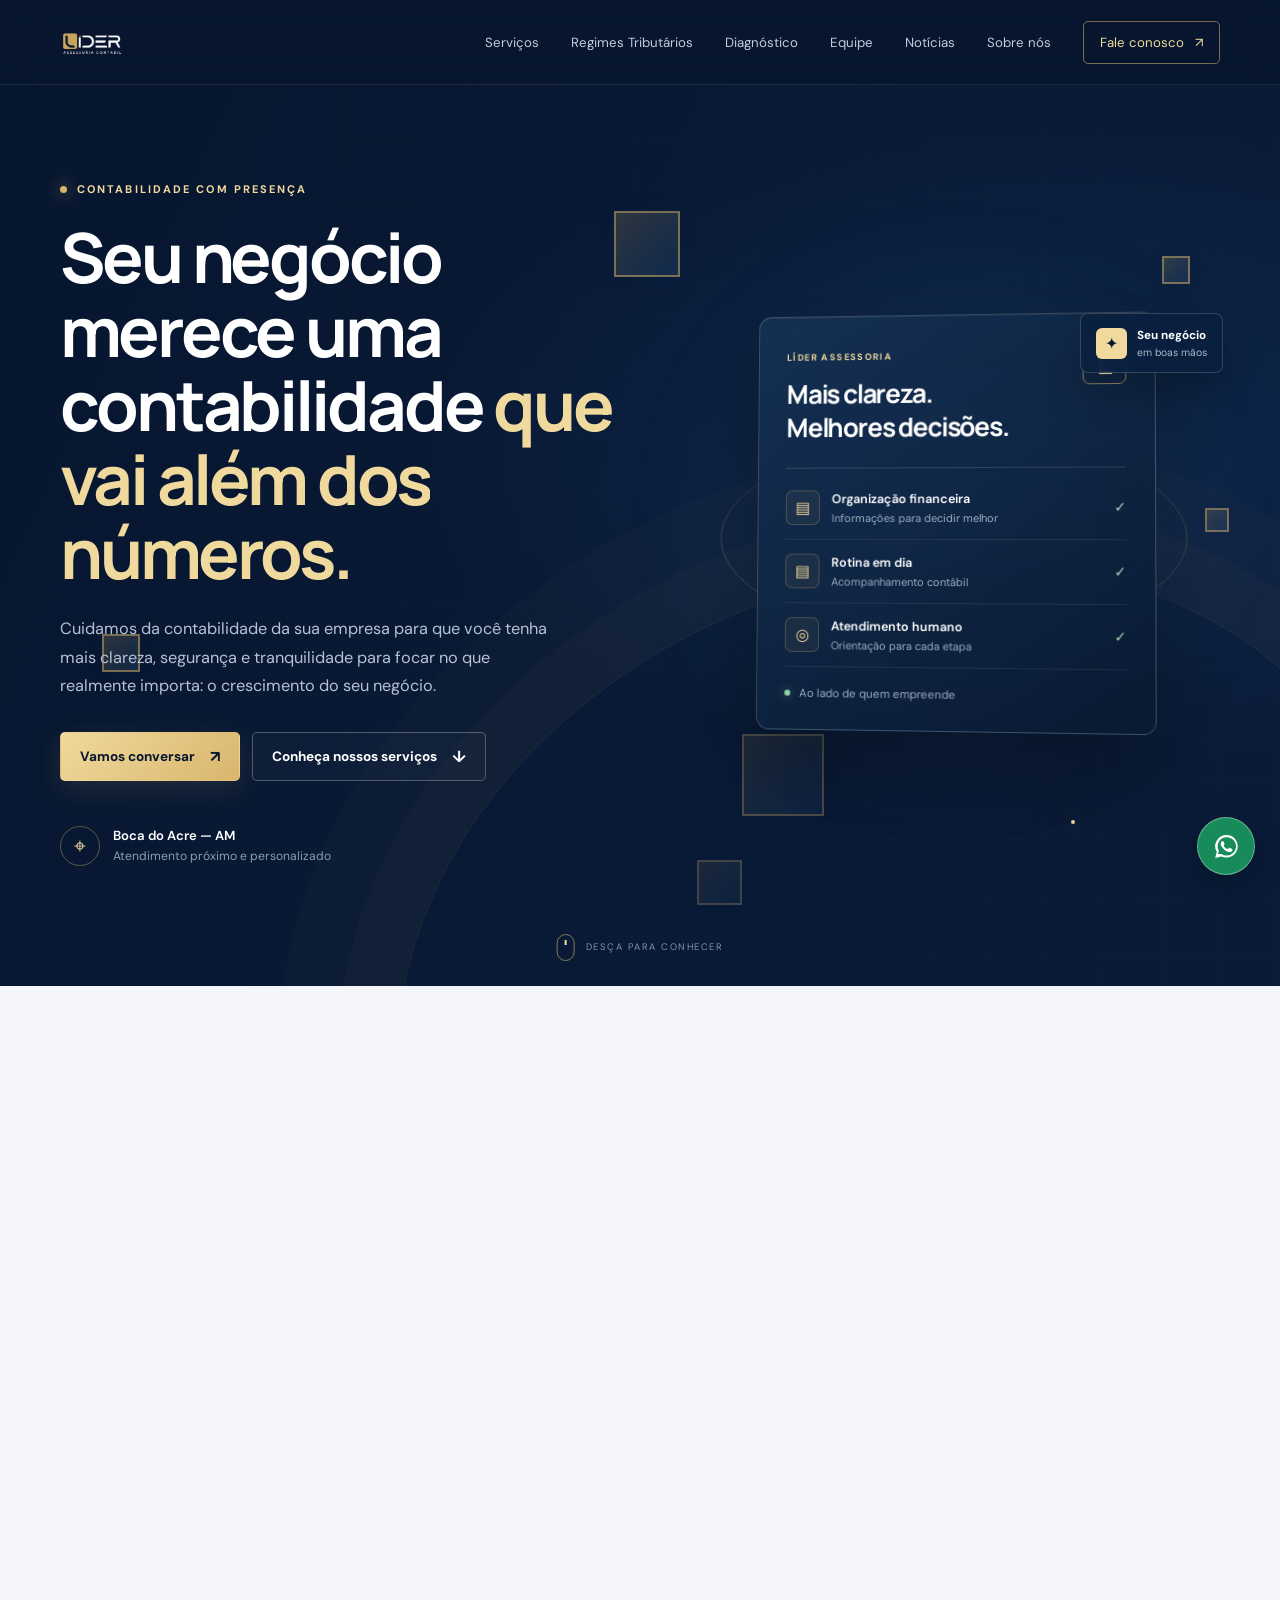
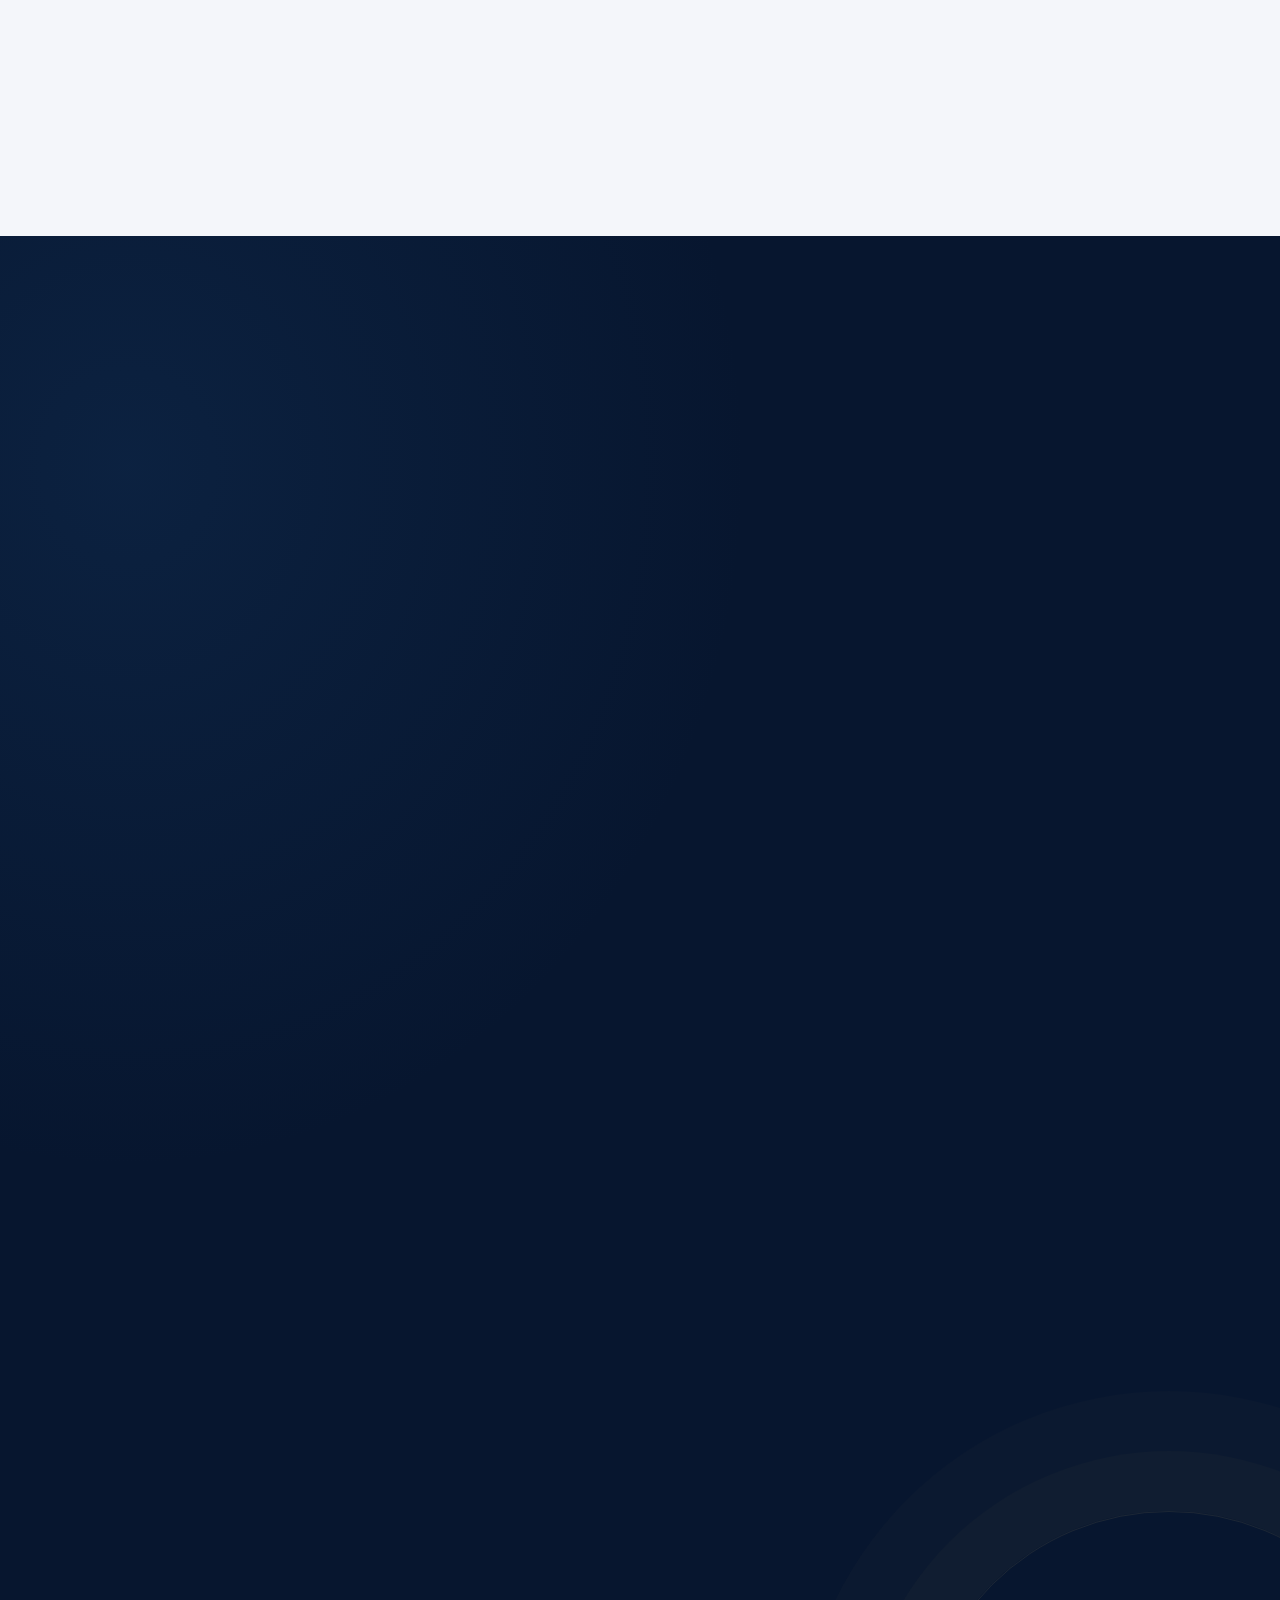
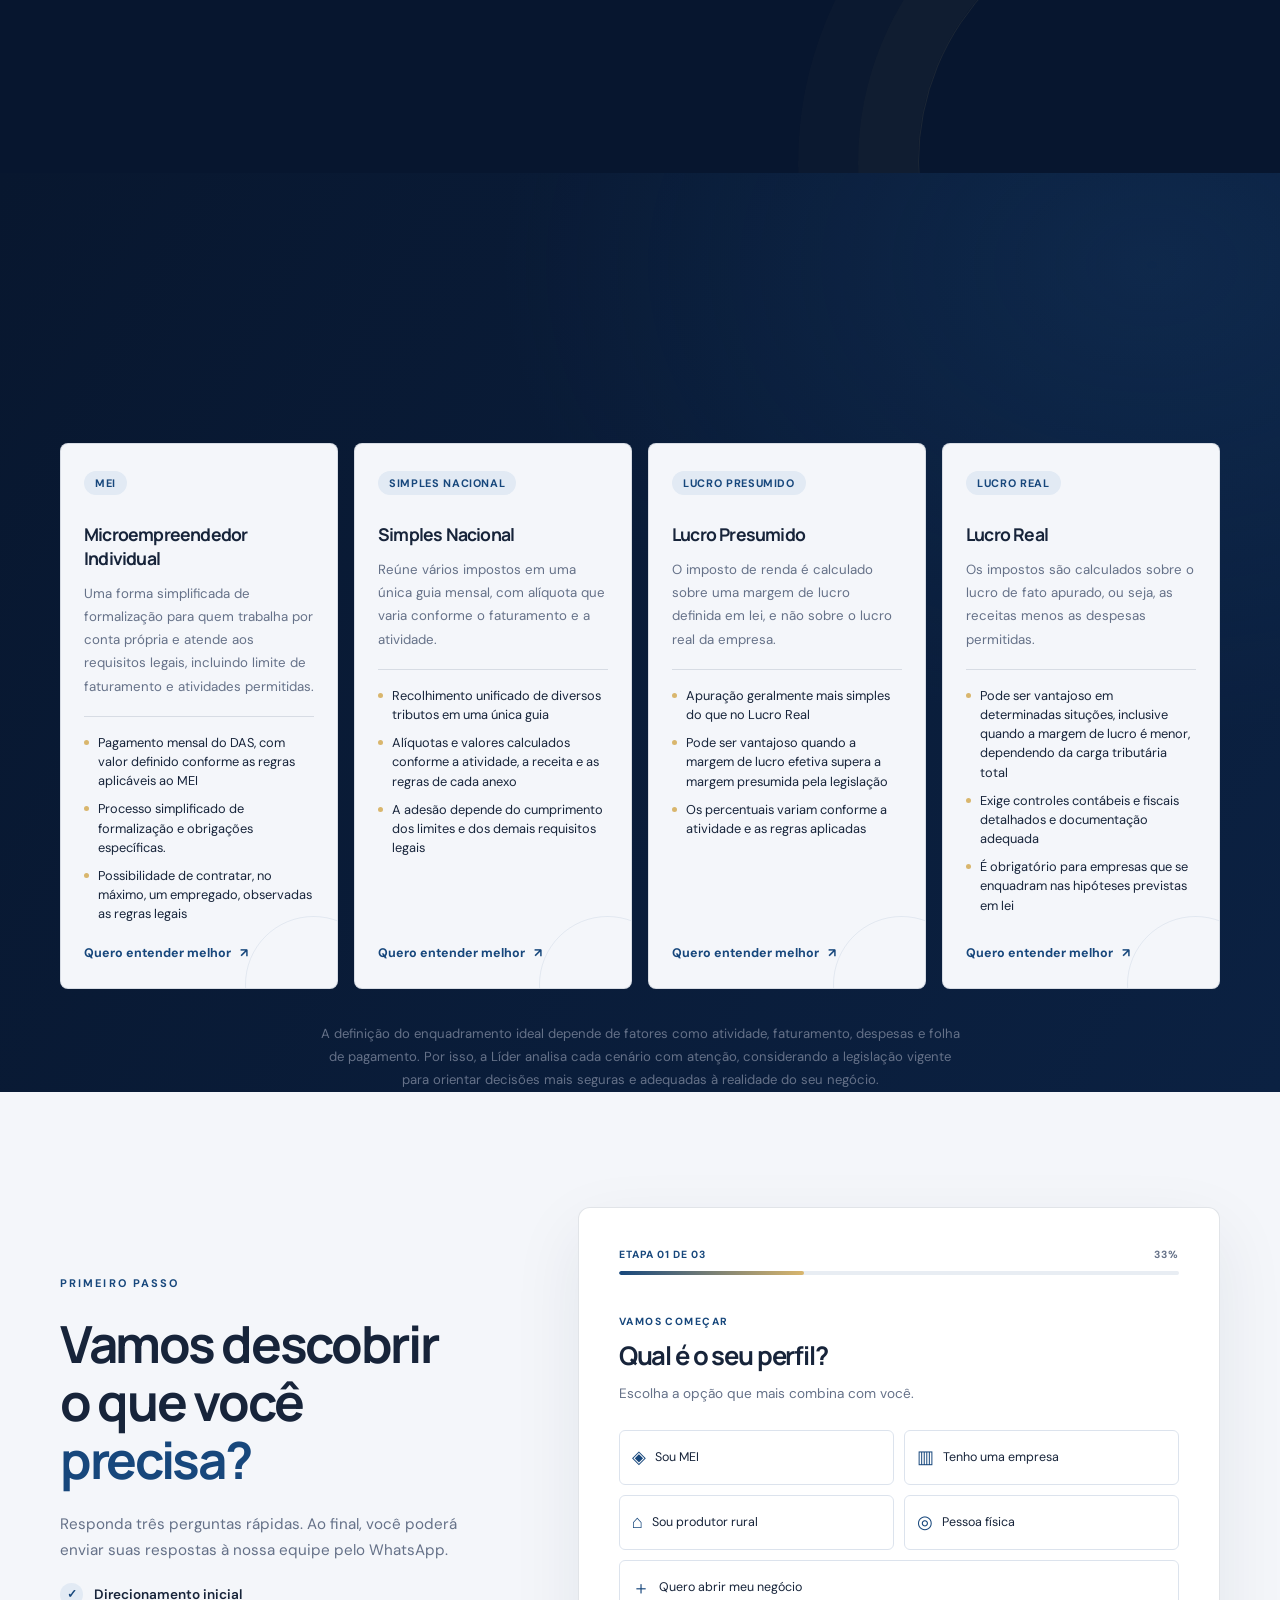
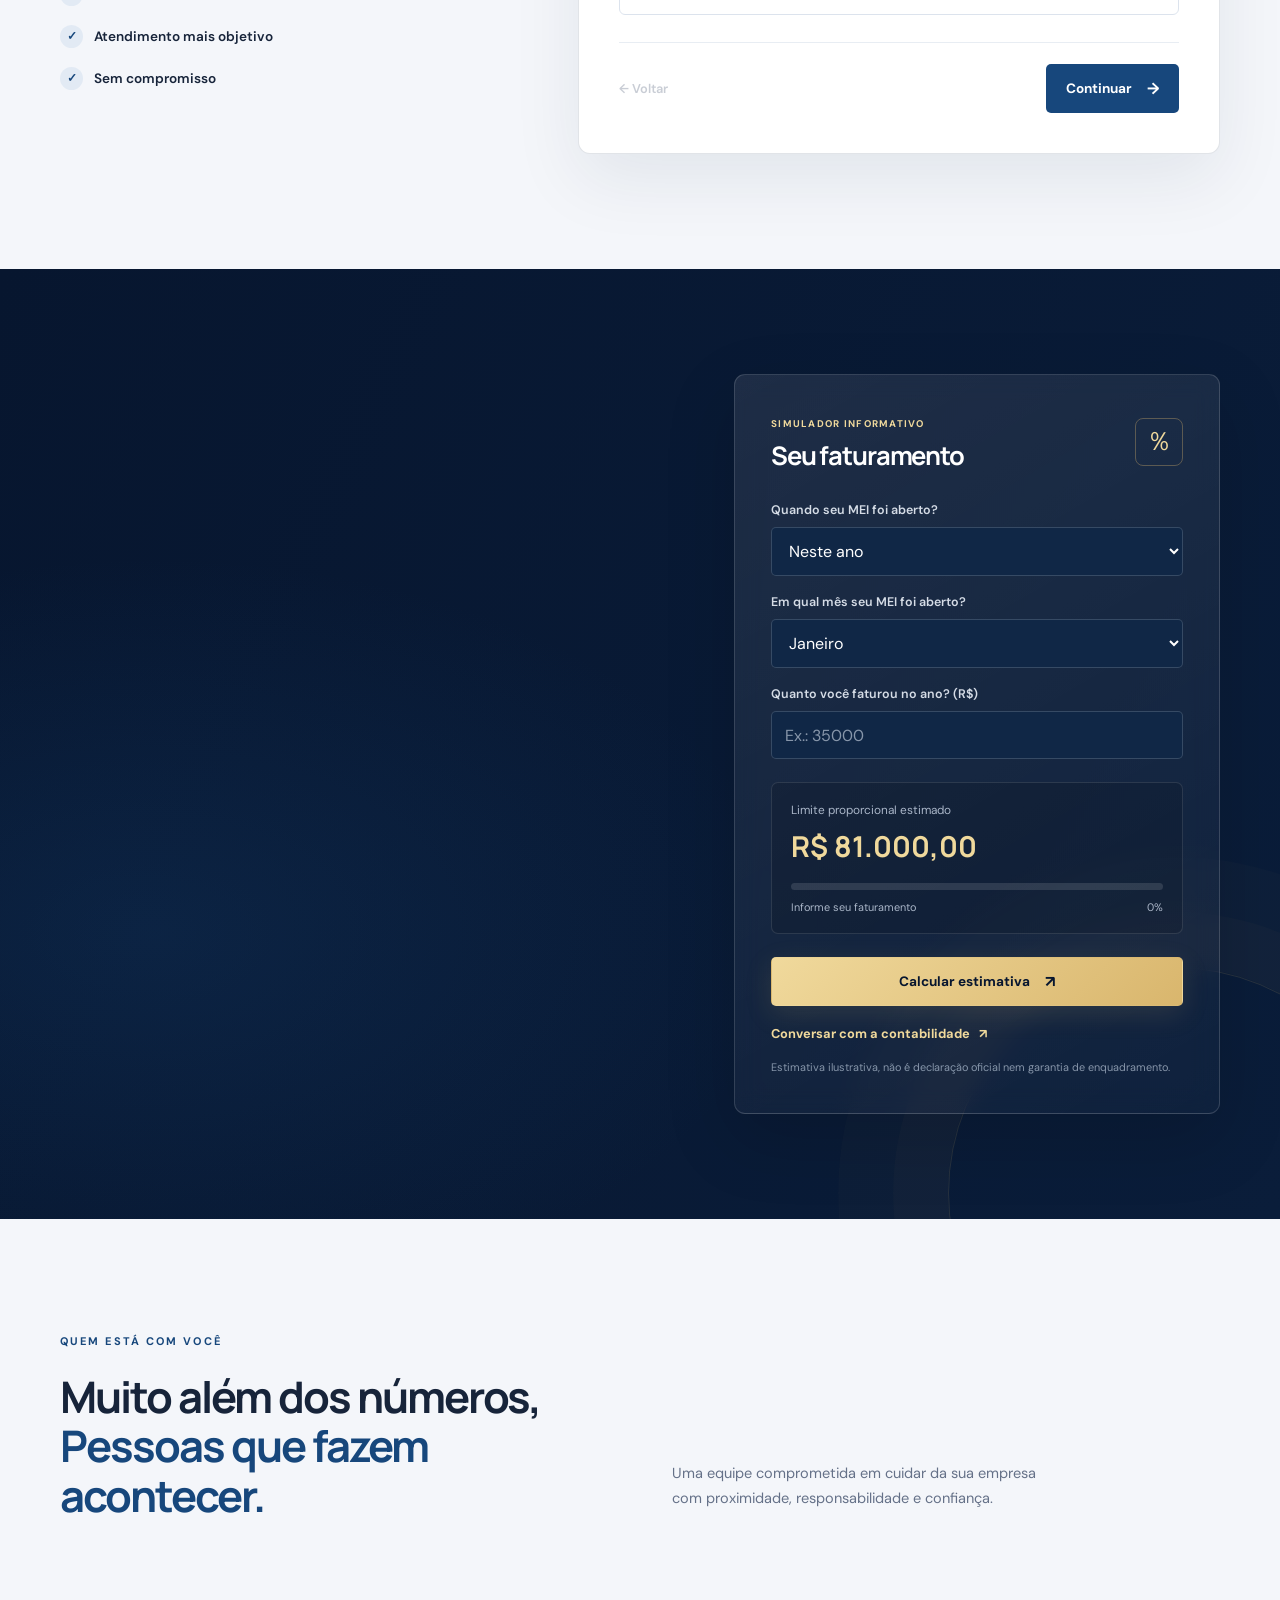
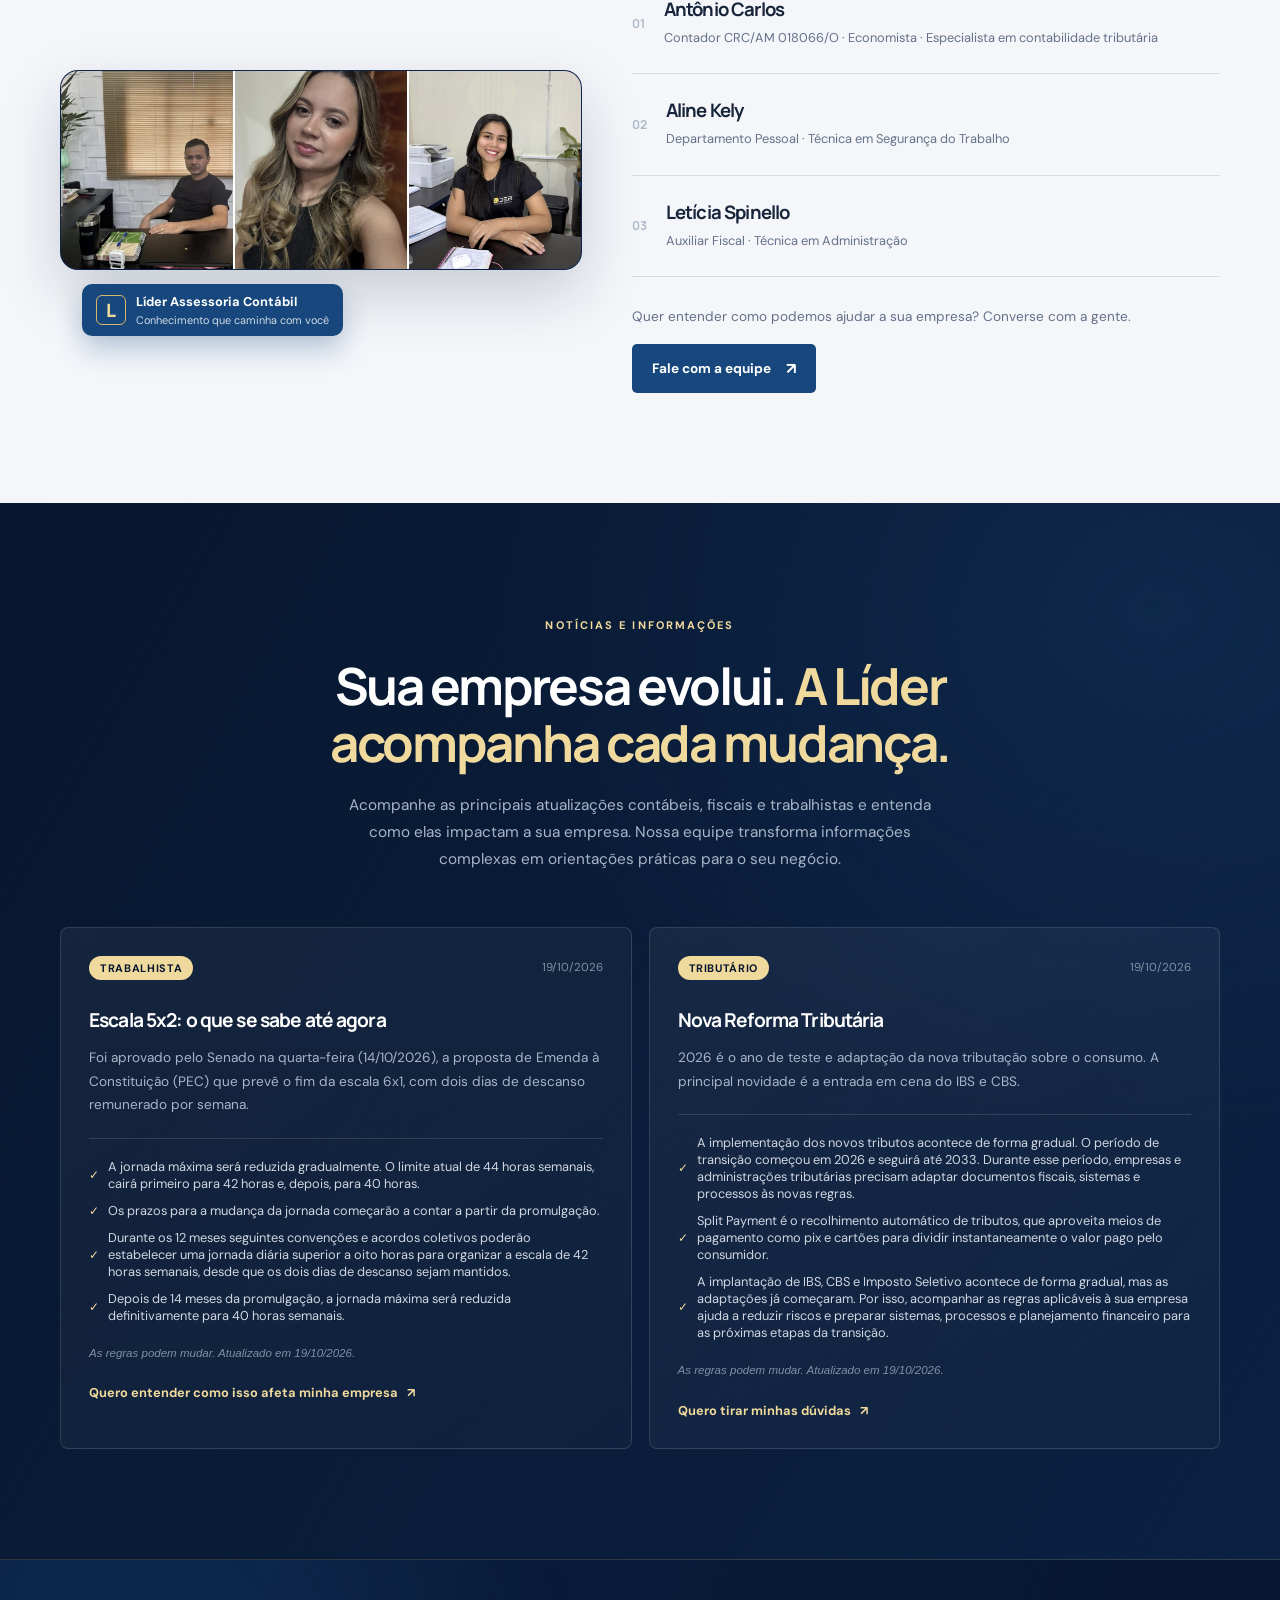
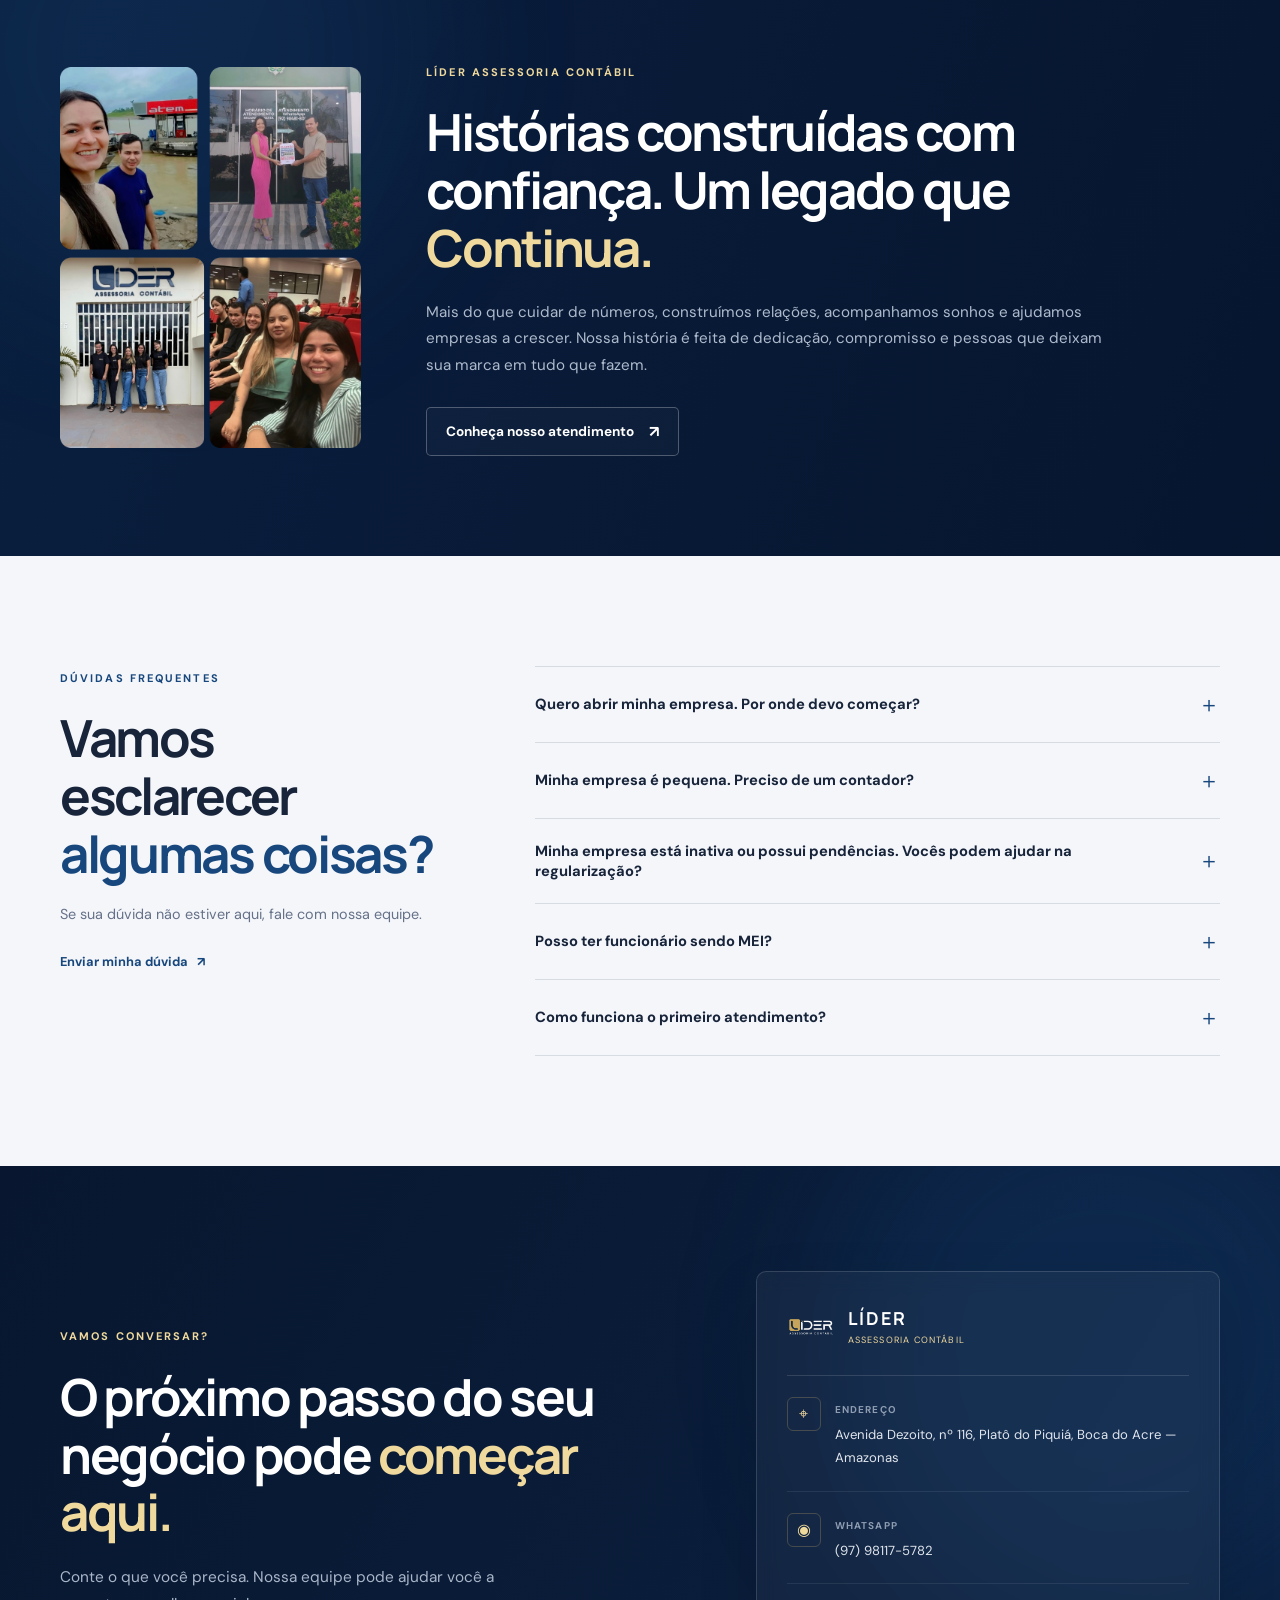
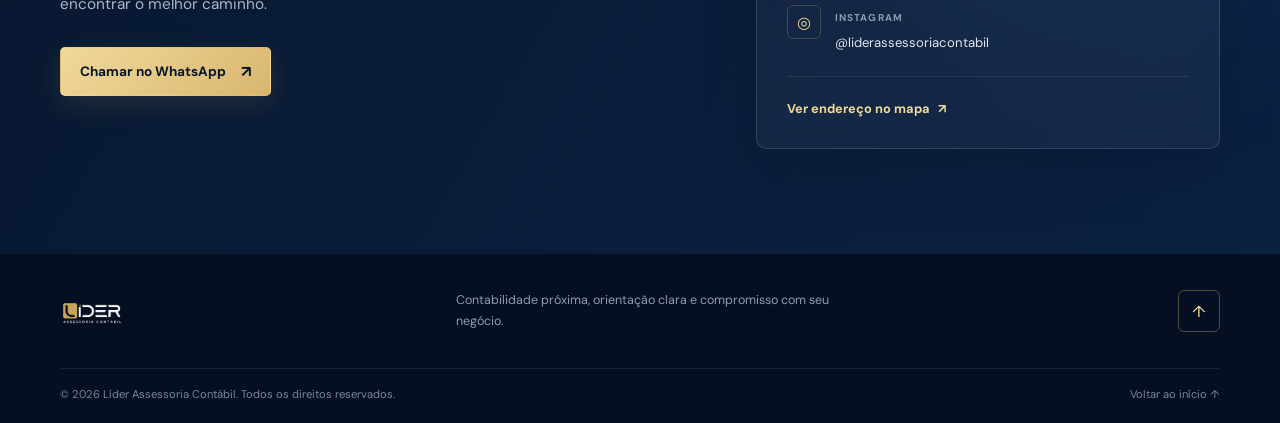
==== commit 2ae3d4d3: "Add files via upload" ====
--- a/index.html
+++ b/index.html
@@ -328,8 +328,10 @@
 
       <nav class="nav" id="nav">
         <a href="#servicos">Serviços</a>
+        <a href="#regimes">Regimes Tributários</a>
         <a href="#diagnostico">Diagnóstico</a>
         <a href="#equipe">Equipe</a>
+        <a href="#noticias">Notícias</a>
         <a href="#sobre">Sobre nós</a>
         <a href="#contato" class="nav-contact">Fale conosco <span>↗</span></a>
       </nav>
@@ -359,7 +361,7 @@
           <h1>Seu negócio merece uma contabilidade <span class="gold-text">que vai além dos números.</span></h1>
 
           <p class="hero-description">
-            Cuidamos da parte contábil para você ter mais clareza, segurança e tempo para fazer seu negócio crescer.
+            Cuidamos da contabilidade da sua empresa para que você tenha mais clareza, segurança e tranquilidade para focar no que realmente importa: o crescimento do seu negócio.
           </p>
 
           <div class="hero-actions">
@@ -592,6 +594,68 @@
           <p>Não sabe exatamente qual serviço precisa? <strong>Vamos entender juntos.</strong></p>
           <a href="#diagnostico" class="btn btn-gold">Encontrar meu caminho <span>↗</span></a>
         </div>
+      </div>
+    </section>
+
+          <!-- REGIMES TRIBUTÁRIOS -->
+    <section class="types section-light" id="regimes">
+      <div class="container">
+        <div class="section-heading reveal">
+          <h2>A forma de pagar imposto <span class="blue-text">muda o resultado do seu negócio.</span></h2>
+          <p>Cada empresa se enquadra em um regime tributário, e a escolha certa pode reduzir o que você paga dentro da lei. Conheça as principais opções e peça uma análise para o seu caso.</p>
+        </div>
+
+        <div class="audience-grid">
+          <article class="audience-card reveal">
+            <span class="type-tag">MEI</span>
+            <h3>Microempreendedor Individual</h3>
+            <p>Uma forma simplificada de formalização para quem trabalha por conta própria e atende aos requisitos legais, incluindo limite de faturamento e atividades permitidas.</p>
+            <ul>
+              <li>Pagamento mensal do DAS, com valor definido conforme as regras aplicáveis ao MEI</li>
+              <li>Processo simplificado de formalização e obrigações específicas.</li>
+              <li>Possibilidade de contratar, no máximo, um empregado, observadas as regras legais</li>
+            </ul>
+            <a href="#mei">Quero entender melhor <span>↗</span></a>
+          </article>
+
+          <article class="audience-card reveal reveal-delay">
+            <span class="type-tag">SIMPLES NACIONAL</span>
+            <h3>Simples Nacional</h3>
+            <p>Reúne vários impostos em uma única guia mensal, com alíquota que varia conforme o faturamento e a atividade.</p>
+            <ul>
+              <li>Recolhimento unificado de diversos tributos em uma única guia</li>
+              <li>Alíquotas e valores calculados conforme a atividade, a receita e as regras de cada anexo</li>
+              <li>A adesão depende do cumprimento dos limites e dos demais requisitos legais</li>
+            </ul>
+            <a href="#diagnostico">Quero entender melhor <span>↗</span></a>
+          </article>
+
+          <article class="audience-card reveal reveal-delay-2">
+            <span class="type-tag">LUCRO PRESUMIDO</span>
+            <h3>Lucro Presumido</h3>
+            <p>O imposto de renda é calculado sobre uma margem de lucro definida em lei, e não sobre o lucro real da empresa.</p>
+            <ul>
+              <li>Apuração geralmente mais simples do que no Lucro Real</li>
+              <li>Pode ser vantajoso quando a margem de lucro efetiva supera a margem presumida pela legislação</li>
+              <li>Os percentuais variam conforme a atividade e as regras aplicadas</li>
+            </ul>
+            <a href="#diagnostico">Quero entender melhor <span>↗</span></a>
+          </article>
+
+          <article class="audience-card reveal reveal-delay-3">
+            <span class="type-tag">LUCRO REAL</span>
+            <h3>Lucro Real</h3>
+            <p>Os impostos são calculados sobre o lucro de fato apurado, ou seja, as receitas menos as despesas permitidas.</p>
+            <ul>
+              <li>Pode ser vantajoso em determinadas situções, inclusive quando a margem de lucro é menor, dependendo da carga tributária total</li>
+              <li>Exige controles contábeis e fiscais detalhados e documentação adequada</li>
+              <li>É obrigatório para empresas que se enquadram nas hipóteses previstas em lei</li>
+            </ul>
+            <a href="#diagnostico">Quero entender melhor <span>↗</span></a>
+          </article>
+        </div>
+
+        <p class="types-note reveal">A definição do enquadramento ideal depende de fatores como atividade, faturamento, despesas e folha de pagamento. Por isso, a Líder analisa cada cenário com atenção, considerando a legislação vigente para orientar decisões mais seguras e adequadas à realidade do seu negócio.</p>
       </div>
     </section>
 
@@ -689,6 +753,12 @@
             </div>
             <div class="calculator-icon">％</div>
           </div>
+
+          <label for="opened-this-year">Quando seu MEI foi aberto?</label>
+<select id="opened-this-year">
+  <option value="yes">Neste ano</option>
+  <option value="no">Em anos anteriores</option>
+</select>
 
           <label for="opening-month">Em qual mês seu MEI foi aberto?</label>
           <select id="opening-month">
@@ -729,12 +799,13 @@
         <div class="team-heading reveal">
           <div>
             <span class="eyebrow eyebrow-dark">QUEM ESTÁ COM VOCÊ</span>
-            <h2>Por trás dos números,<br><span class="blue-text">existem pessoas.</span></h2>
-          </div>
-          <p>Aqui você fala com quem conhece a sua empresa pelo nome. Cuidamos da contabilidade para você cuidar do seu negócio.</p>
-        </div>
-
-        <div class="team-layout">
+            <h2>Muito além dos números, <br><span class="blue-text">Pessoas que fazem <br> acontecer.</span></h2>
+          </div>
+          <p>Uma equipe comprometida em cuidar da sua empresa com proximidade, responsabilidade e confiança.</p>
+        </div>
+        <div class="team-grid">
+
+          <div class="team-layout">
           <div class="team-photo-wrap reveal">
             <div class="team-photo-frame">
               <img src="assets/equipelider.jpeg" alt="Equipe da Líder Assessoria Contábil" loading="lazy">
@@ -768,7 +839,7 @@
               <span class="member-number">03</span>
               <div>
                 <h3>Letícia Spinello</h3>
-                <p>Auxiliar Fiscal · Atendimento</p>
+                <p>Auxiliar Fiscal · Técnica em Administração</p>
               </div>
               
             </article>
@@ -778,6 +849,56 @@
               <a class="btn btn-blue" data-whatsapp data-message="Olá! Gostaria de conversar com a equipe da Líder Assessoria Contábil." href="https://wa.me/5597981175782" target="_blank" rel="noopener">Fale com a equipe <span>↗</span></a>
             </div>
           </div>
+        </div>
+      </div>
+    </section>
+
+    <!-- NOTÍCIAS -->
+    <section class="news section-dark" id="noticias">
+      <div class="container">
+        <div class="section-heading section-heading-light reveal">
+          <span class="eyebrow">NOTÍCIAS E INFORMAÇÕES</span>
+          <h2>Sua empresa evolui. <span class="gold-text">A Líder acompanha cada mudança.</span></h2>
+          <p>Acompanhe as principais atualizações contábeis, fiscais e trabalhistas e entenda como elas impactam a sua empresa. Nossa equipe transforma informações complexas em orientações práticas para o seu negócio.</p>
+        </div>
+
+        <div class="news-grid">
+
+          <!-- NOTÍCIA 1 -->
+          <article class="service-card news-card reveal">
+            <div class="service-top">
+              <span class="news-tag">Trabalhista</span>
+              <time class="news-date" datetime="2026-10-19">19/10/2026</time>
+            </div>
+            <h3>Escala 5x2: o que se sabe até agora</h3>
+            <p>Foi aprovado pelo Senado na quarta-feira (14/10/2026), a proposta de Emenda à Constituição (PEC) que prevê o fim da escala 6x1, com dois dias de descanso remunerado por semana.</p>
+            <ul>
+              <li>A jornada máxima será reduzida gradualmente. O limite atual de 44 horas semanais, cairá primeiro para 42 horas e, depois, para 40 horas.</li>
+              <li>Os prazos para a mudança da jornada começarão a contar a partir da promulgação.</li>
+              <li>Durante os 12 meses seguintes convenções e acordos coletivos poderão estabelecer uma jornada diária superior a oito horas para organizar a escala de 42 horas semanais, desde que os dois dias de descanso sejam mantidos.</li>
+              <li>Depois de 14 meses da promulgação, a jornada máxima será reduzida definitivamente para 40 horas semanais.</li>
+            </ul>
+            <p class="news-note">As regras podem mudar. Atualizado em 19/10/2026.</p>
+            <a class="text-link" data-whatsapp data-message="Olá! Gostaria de saber como a escala 5x2 afeta a minha empresa." href="https://wa.me/5597981175782" target="_blank" rel="noopener">Quero entender como isso afeta minha empresa<span>↗</span></a>
+          </article>
+
+          <!-- NOTÍCIA 2 -->
+          <article class="service-card news-card reveal reveal-delay">
+            <div class="service-top">
+              <span class="news-tag">Tributário</span>
+              <time class="news-date" datetime="2026-10-19">19/10/2026</time>
+            </div>
+            <h3>Nova Reforma Tributária</h3>
+            <p>2026 é o ano de teste e adaptação da nova tributação sobre o consumo. A principal novidade é a entrada em cena do IBS e CBS.</p>
+            <ul>
+              <li>A implementação dos novos tributos acontece de forma gradual. O período de transição começou em 2026 e seguirá até 2033. Durante esse período, empresas e administrações tributárias precisam adaptar documentos fiscais, sistemas e processos às novas regras.</li>
+              <li>Split Payment é o recolhimento automático de tributos, que aproveita meios de pagamento como pix e cartões para dividir instantaneamente o valor pago pelo consumidor.</li>
+              <li>A implantação de IBS, CBS e Imposto Seletivo acontece de forma gradual, mas as adaptações já começaram. Por isso, acompanhar as regras aplicáveis à sua empresa ajuda a reduzir riscos e preparar sistemas, processos e planejamento financeiro para as próximas etapas da transição.</li>
+            </ul>
+            <p class="news-note">As regras podem mudar. Atualizado em 19/10/2026.</p>
+            <a class="text-link" data-whatsapp data-message="Olá! Gostaria de entender como a reforma tributária afeta a minha empresa." href="https://wa.me/5597981175782" target="_blank" rel="noopener">Quero tirar minhas dúvidas<span>↗</span></a>
+          </article>
+
         </div>
       </div>
     </section>
@@ -808,15 +929,15 @@
 
         <div class="faq-list reveal reveal-delay">
           <details class="faq-item">
-            <summary>Quero abrir uma empresa. Por onde começo?<span>＋</span></summary>
+            <summary>Quero abrir minha empresa. Por onde devo começar?<span>＋</span></summary>
             <p>O primeiro passo é entender a atividade que você deseja exercer, o modelo do negócio e suas necessidades. A partir disso, nossa equipe orienta você em cada etapa da abertura, desde a escolha do enquadramento empresarial até a regularização da empresa, cuidando dos procedimentos necessários para que você comece com segurança e tranquilidade.</p>
           </details>
           <details class="faq-item">
-            <summary>Preciso de contador se minha empresa é pequena?<span>＋</span></summary>
+            <summary>Minha empresa é pequena. Preciso de um contador?<span>＋</span></summary>
             <p>Sim, a empresa precisa de contabilidade regular, mesmo pequena. Um contador ajuda a pagar o imposto certo, evitar multas e entender se o negócio está dando resultado.</p>
           </details>
           <details class="faq-item">
-            <summary>Estou com a empresa parada ou com pendências. Vocês ajudam a regularizar?<span>＋</span></summary>
+            <summary>Minha empresa está inativa ou possui pendências. Vocês podem ajudar na regularização?<span>＋</span></summary>
             <p>Sim, ajudamos a levantar o que está pendente e a organizar o caminho para regularizar.</p>
           </details>
           <details class="faq-item">
--- a/style.css
+++ b/style.css
@@ -2966,4 +2966,129 @@
 html.js-intro:not(.site-in) .visual-glow,
 html.js-intro:not(.site-in) .hero-grid {
   opacity: 0;
+}
+
+/* NOTÍCIAS */
+
+.news {
+  padding-block: 110px;
+  background:
+    radial-gradient(ellipse at 90% 10%, rgba(27, 72, 122, .25), transparent 40%),
+    linear-gradient(120deg, #08172f, #0b2142);
+  border-bottom: 1px solid rgba(217, 182, 109, .18);   /* separa da seção Sobre */
+}
+
+.news-grid {
+  display: grid;
+  grid-template-columns: repeat(2, 1fr);
+  gap: 17px;
+}
+
+.news-card > p { min-height: 0; }
+
+.news-card > .news-note {
+  margin: -6px 0 18px;
+  color: #8190a5;
+  font-size: .72rem;
+  font-style: italic;
+}
+
+.news-tag {
+  padding: 5px 11px;
+  border-radius: 20px;
+  color: var(--navy);
+  background: var(--gold-light);
+  font-size: .68rem;
+  font-weight: 700;
+  letter-spacing: .06em;
+  text-transform: uppercase;
+}
+
+.news-date {
+  color: #8190a5;
+  font-size: .72rem;
+}
+
+@media (max-width: 800px) {
+  .news { padding-block: 80px; }
+}
+
+@media (max-width: 540px) {
+  .news { padding-block: 68px; }
+  .news-grid { grid-template-columns: 1fr; }
+}
+
+
+/* Regimes Tributários */
+
+.types {
+  background:
+  radial-gradient(ellipse at 90% 10%, rgba(27, 72, 122, .25), transparent 40%),
+  linear-gradient(120deg, #08172f, #0b2142);
+  border-block: 0;
+}
+
+.types .audience-card {
+  display: flex;
+  flex-direction: column;
+  background: var(--paper);
+}
+
+.type-tag {
+  align-self: flex-start;
+  padding: 5px 11px;
+  border-radius: 20px;
+  color: var(--blue);
+  background: #e2eaf4;
+  font-size: .68rem;
+  font-weight: 700;
+  letter-spacing: .06em;
+}
+
+.types .audience-card ul {
+  display: grid;
+  gap: 9px;
+  margin: 18px 0 4px;
+  padding-top: 16px;
+  border-top: 1px solid var(--border-light);
+  list-style: none;
+}
+
+.types .audience-card li {
+  display: flex;
+  gap: 9px;
+  color: var(--text);
+  font-size: .8rem;
+  line-height: 1.5;
+}
+
+.types .audience-card li::before {
+  flex-shrink: 0;
+  width: 5px;
+  height: 5px;
+  margin-top: .55em;
+  border-radius: 50%;
+  content: "";
+  background: var(--gold);
+}
+
+.types .audience-card a {
+  margin-top: auto;
+  padding-top: 18px;
+}
+
+.types-note {
+  max-width: 640px;
+  margin: 34px auto 0;
+  color: var(--muted);
+  font-size: .82rem;
+  text-align: center;
+}
+
+@media (max-width: 800px) {
+  .types { padding-block: 80px; }
+}
+
+@media (max-width: 540px) {
+  .types { padding-block: 68px; }
 }
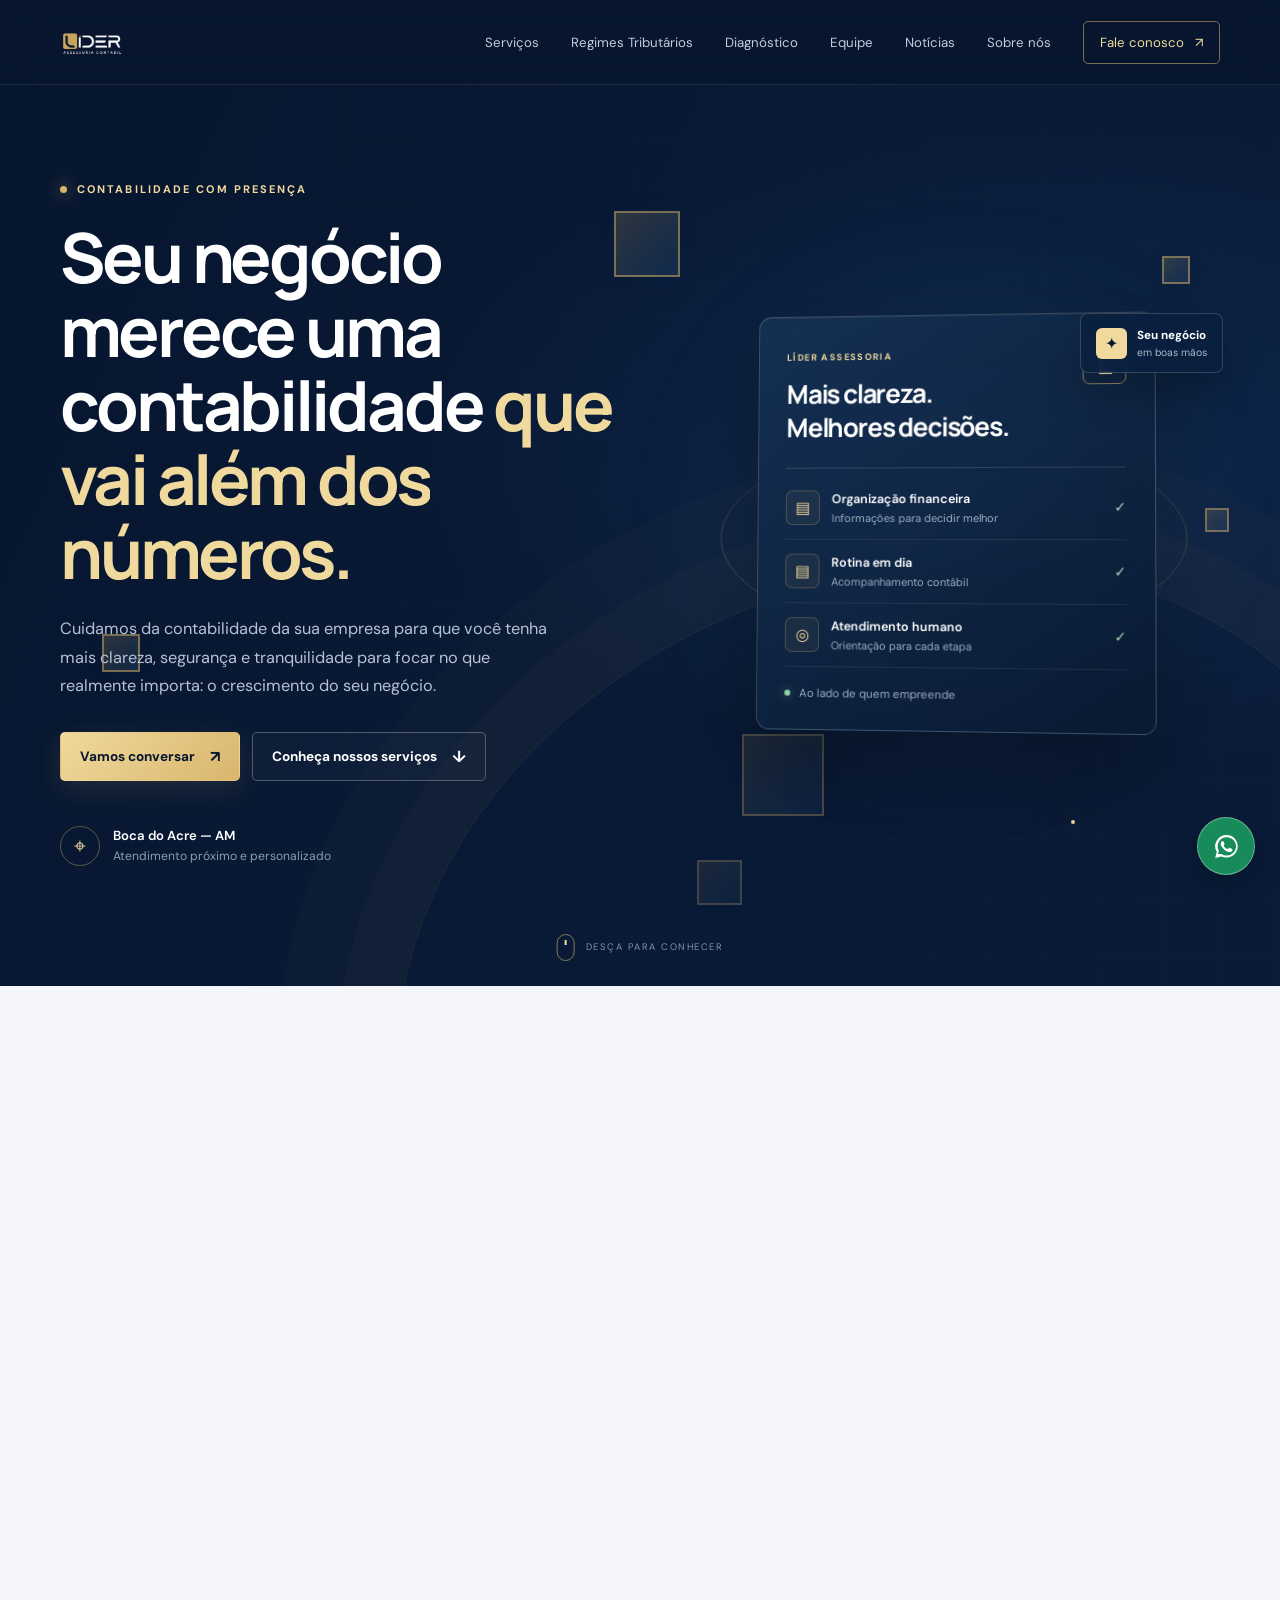
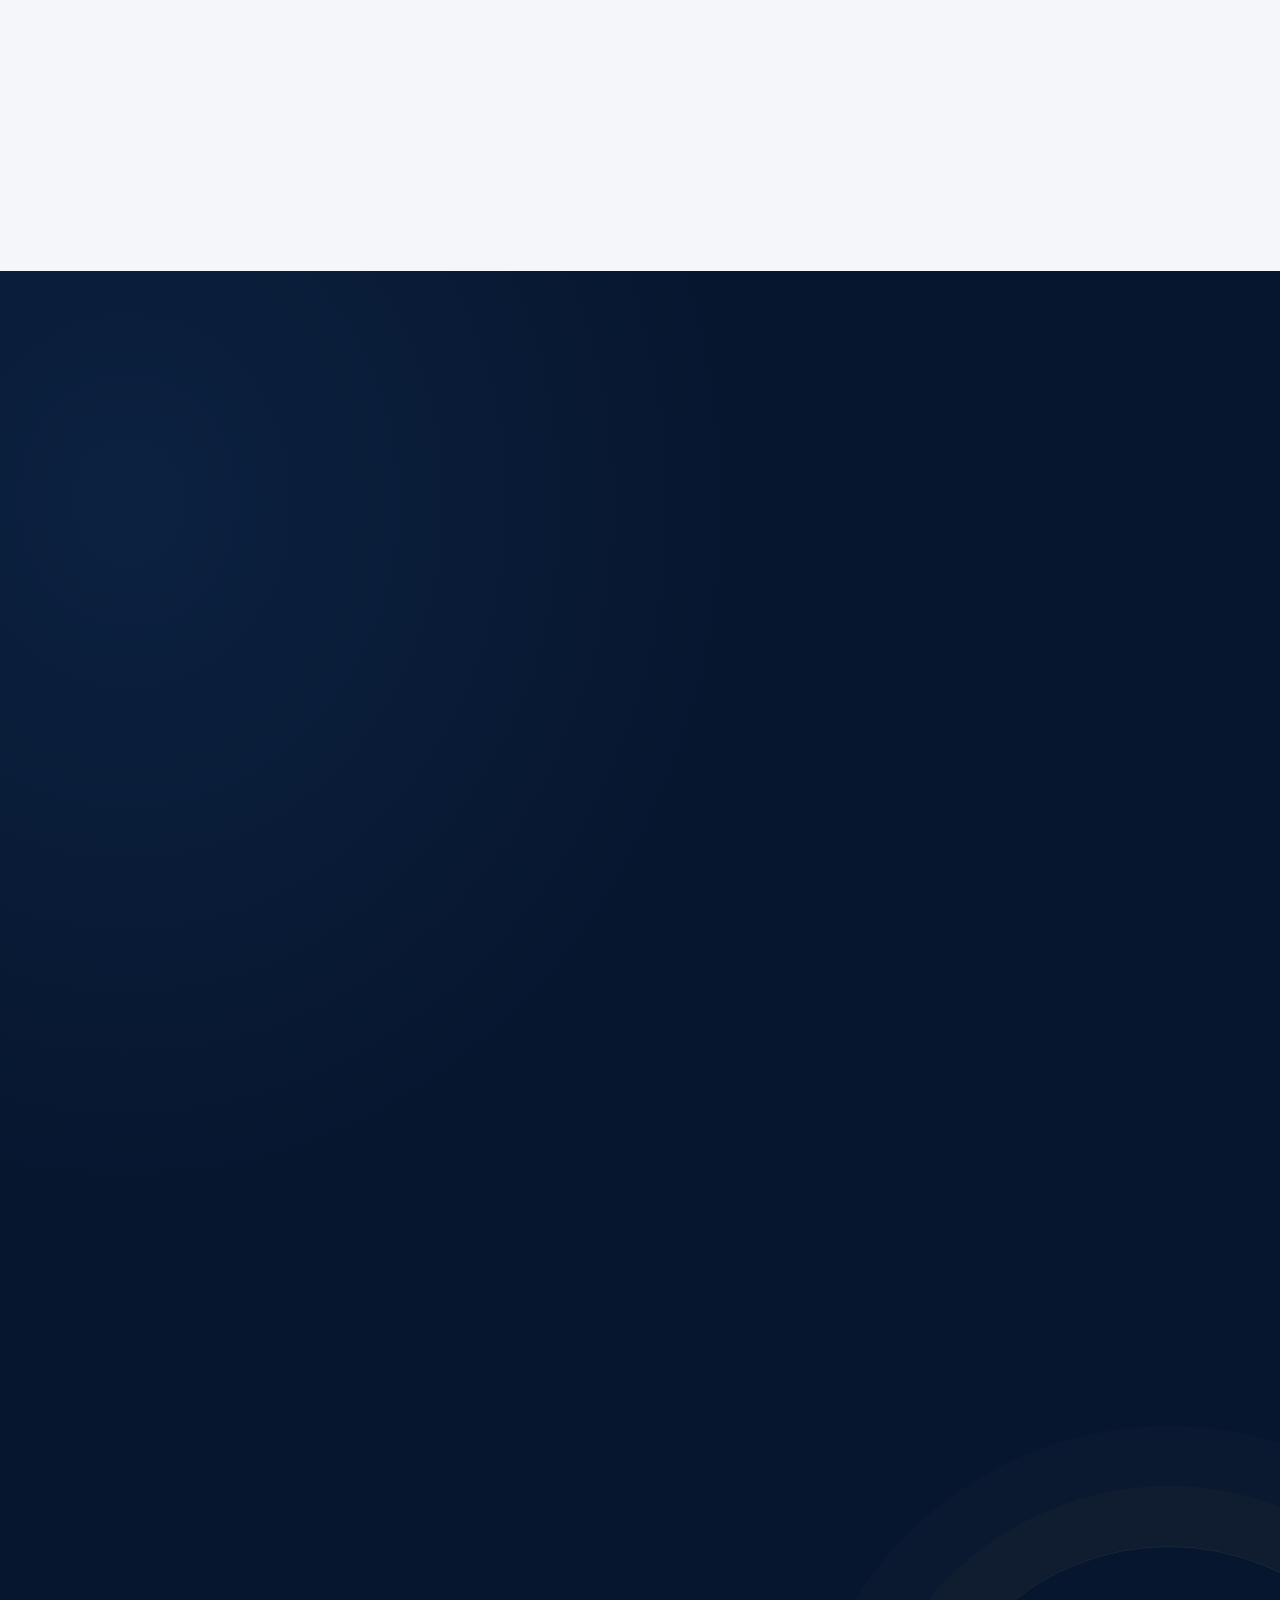
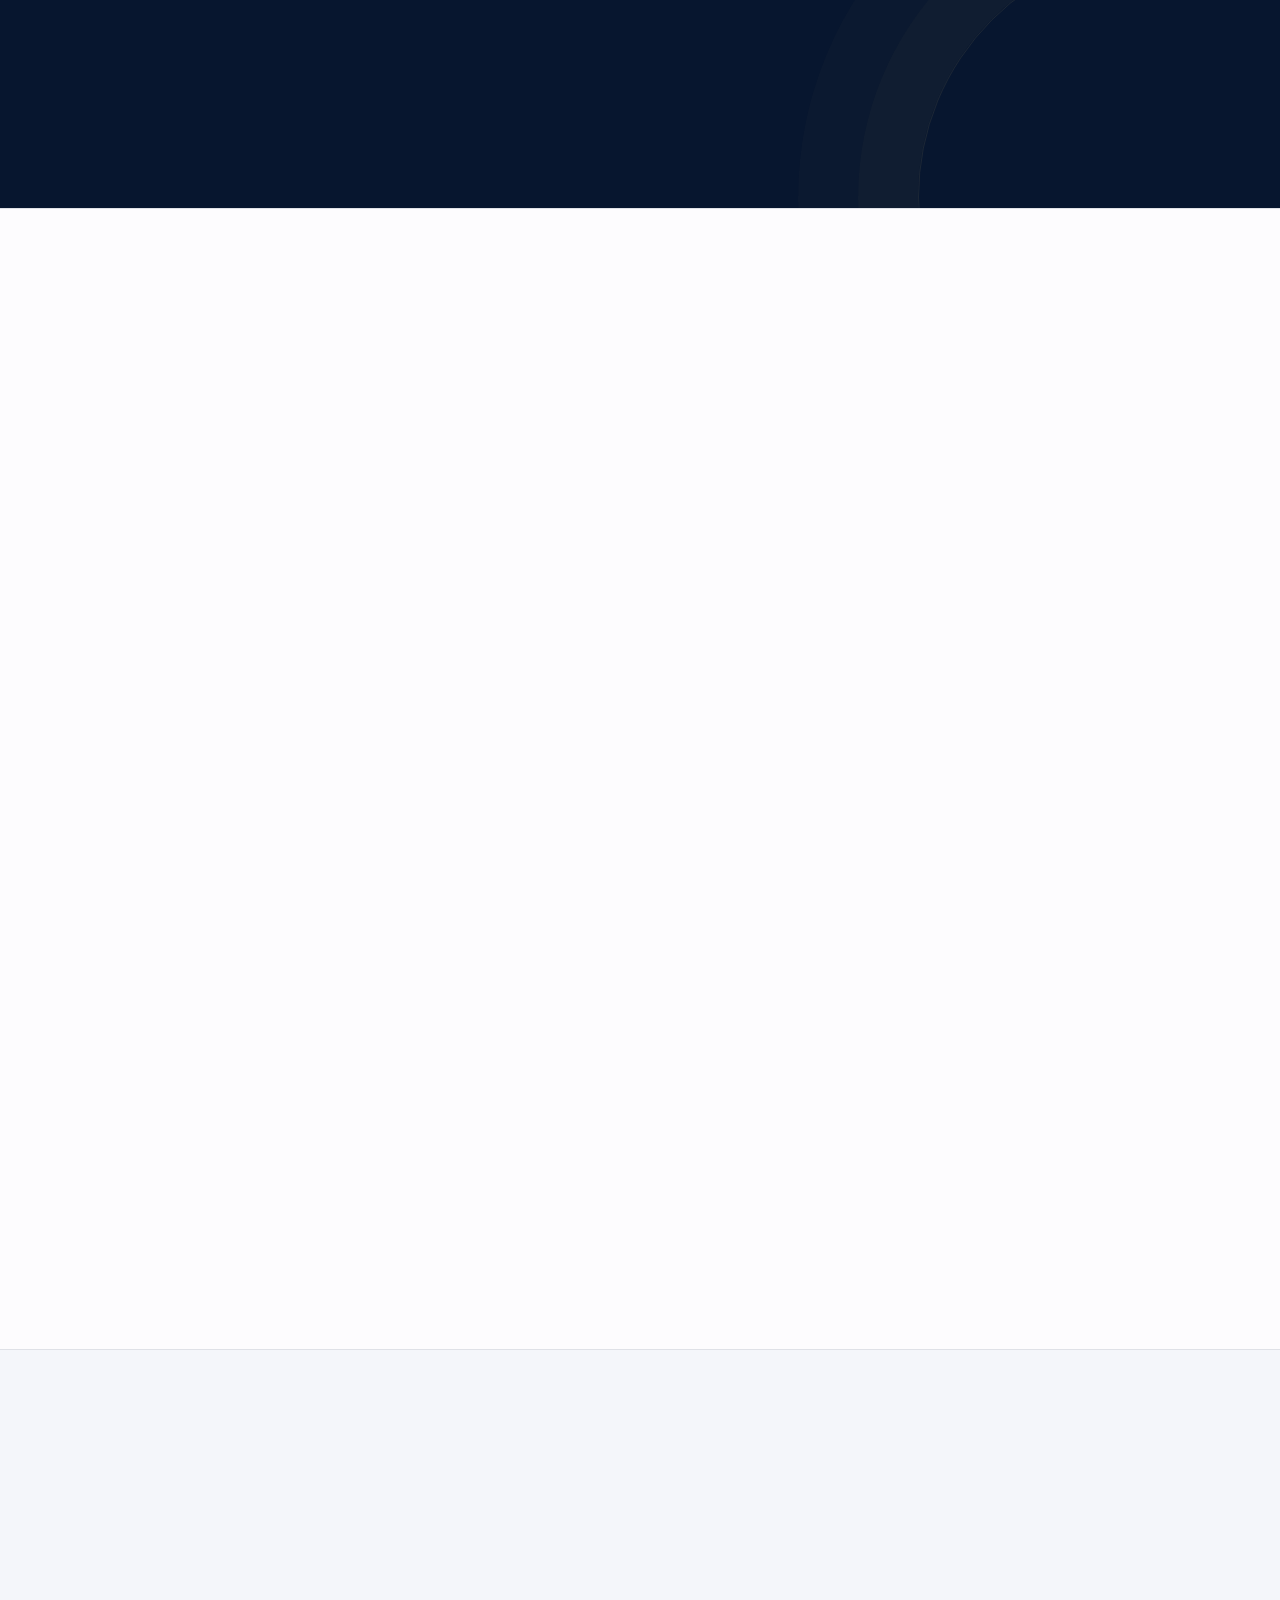
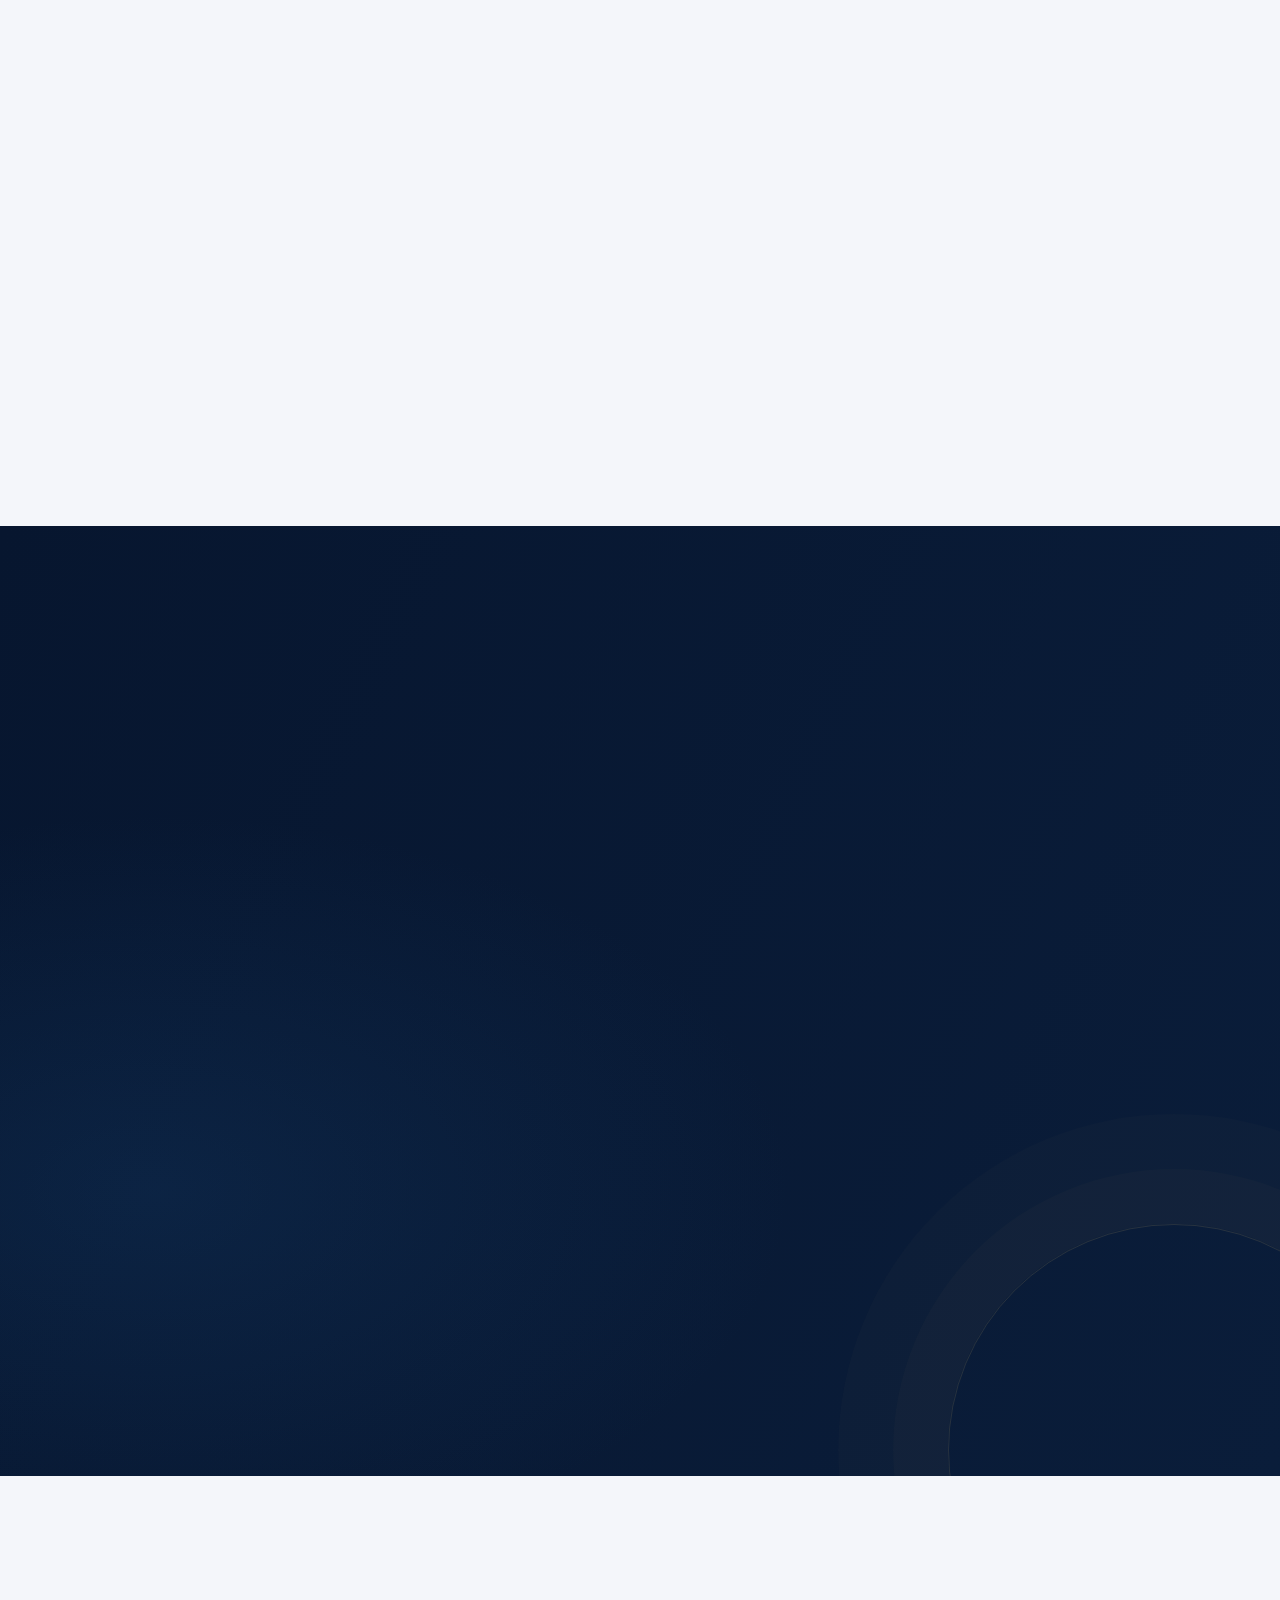
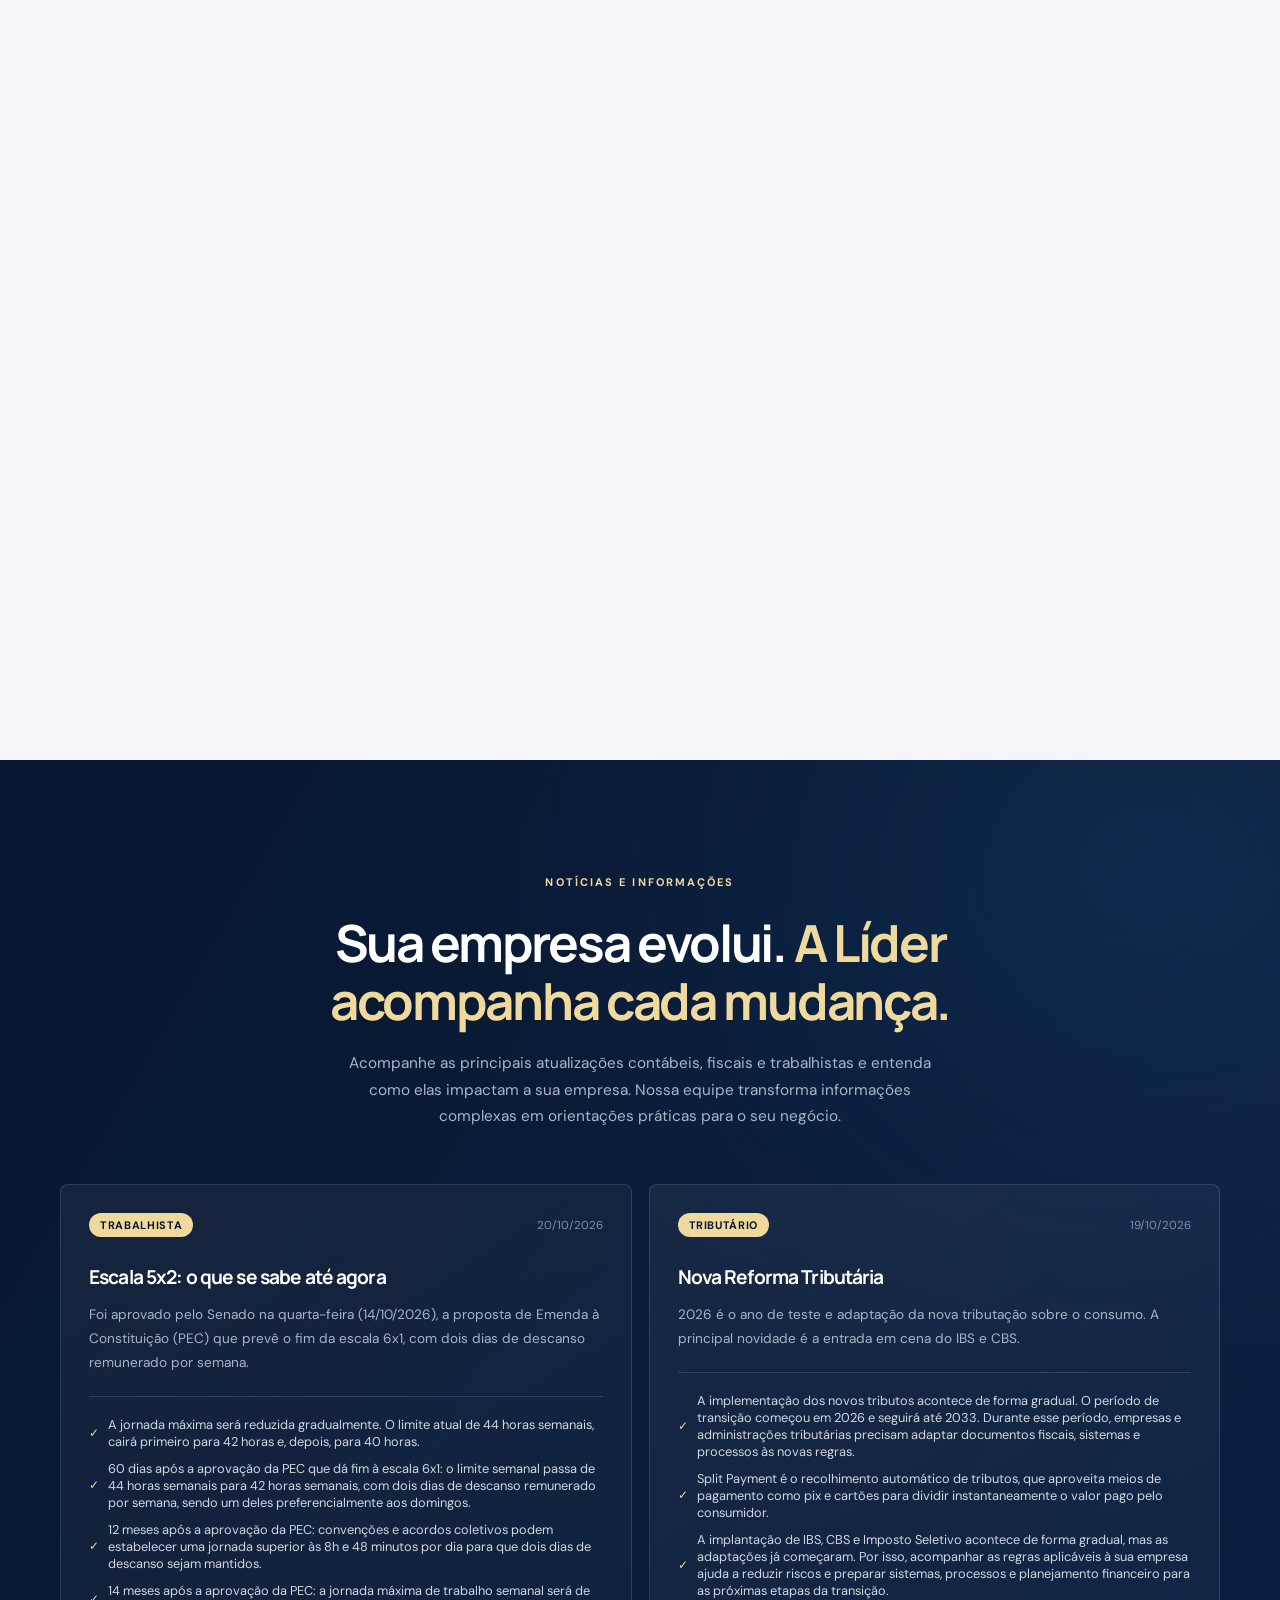
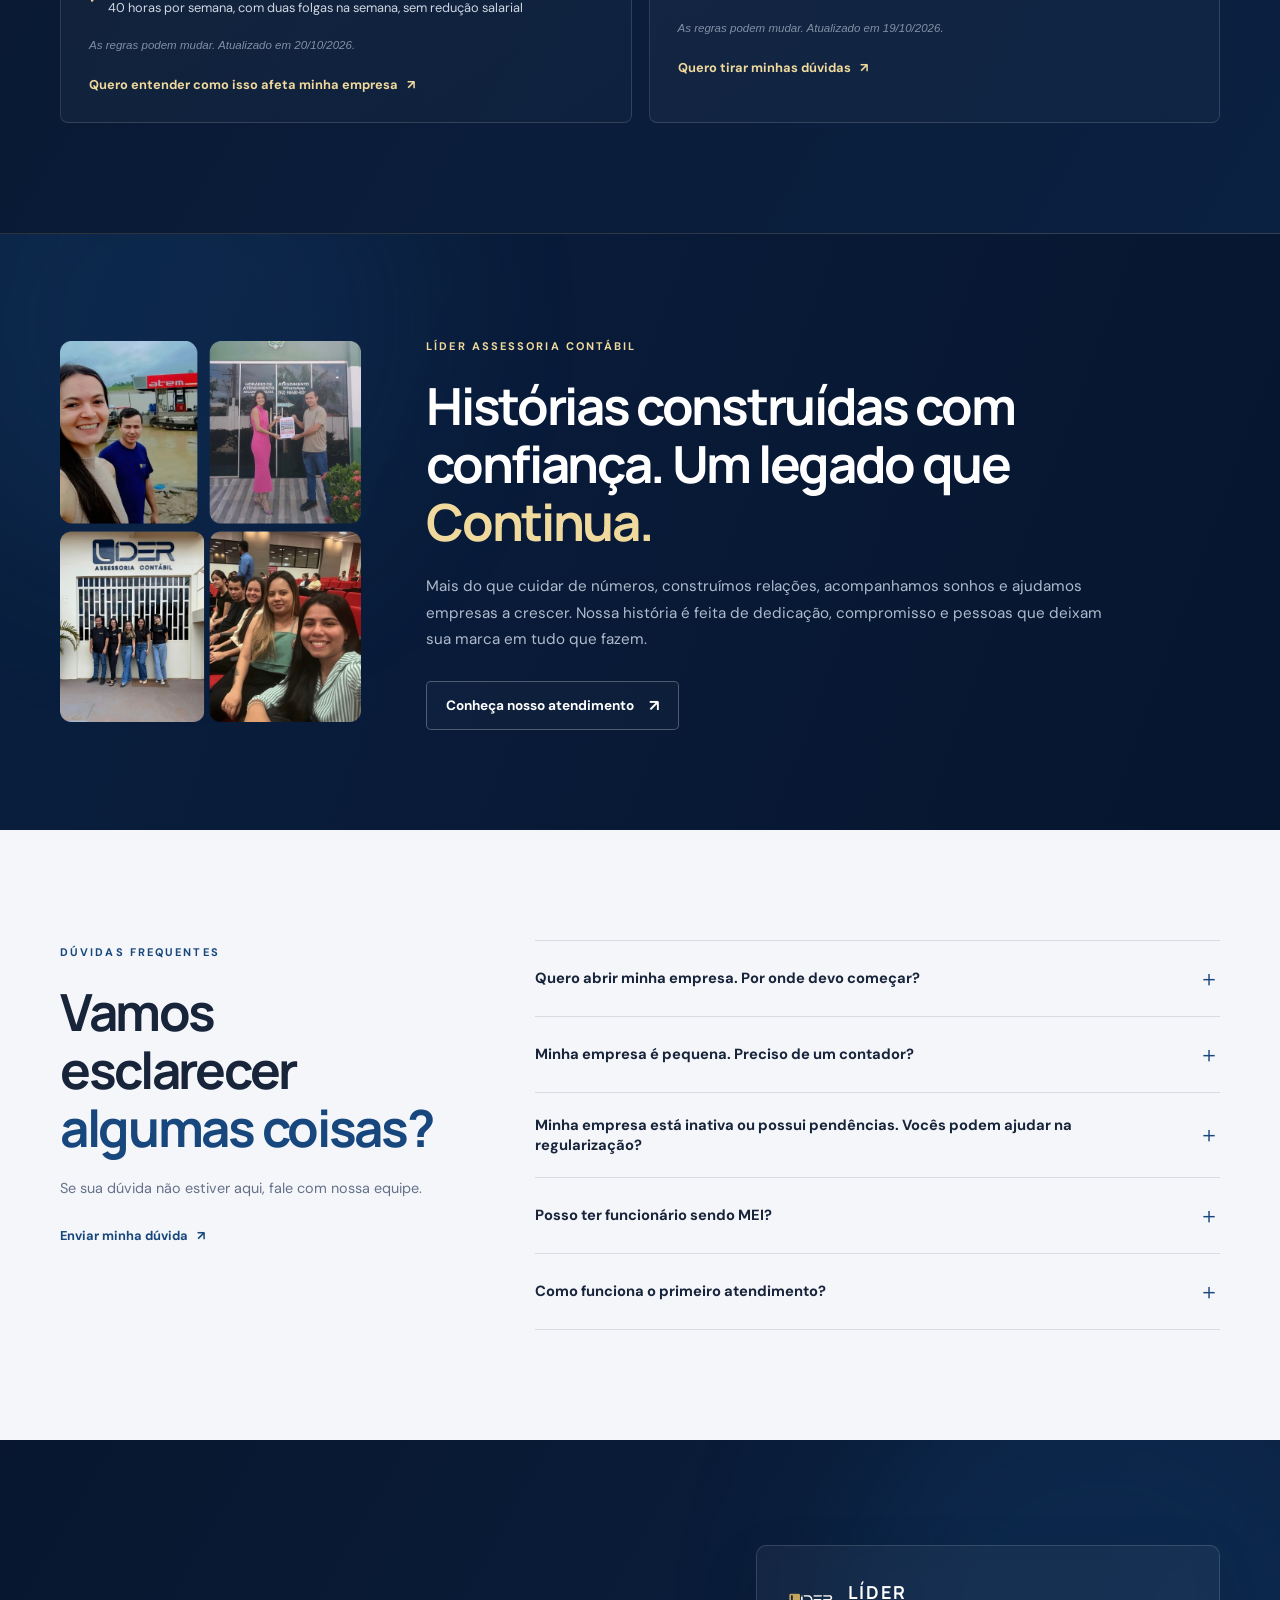
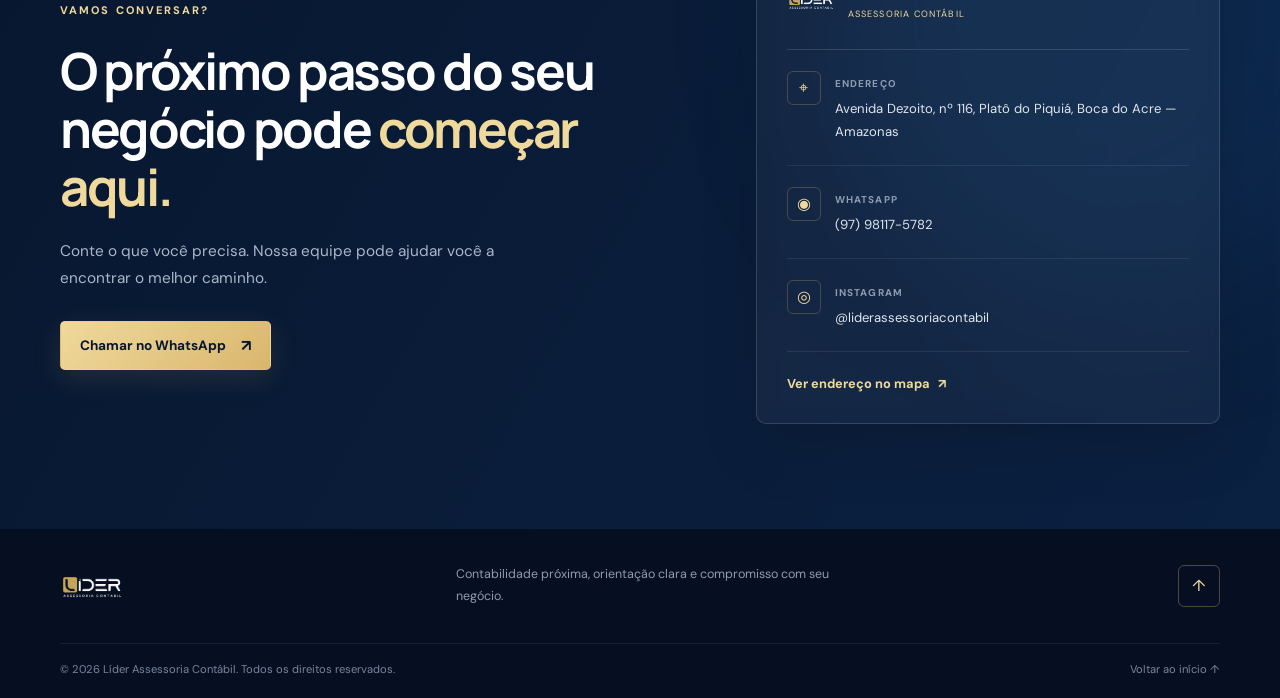
==== commit 923f152c: "Add files via upload" ====
--- a/index.html
+++ b/index.html
@@ -455,30 +455,30 @@
         <div class="audience-grid">
           <article class="audience-card reveal">
             <div class="card-icon">▦</div>
-            <h3>Quem quer empreender</h3>
-            <p>Orientação para abrir seu CNPJ e começar com mais organização.</p>
-            <a href="#diagnostico">Quero abrir o meu negócio <span>↗</span></a>
+            <h3>Abra sua empresa</h3>
+            <p>Orientação contábil para formalizar seu negócio, escolher o enquadramento adequado e começar com mais segurança.</p>
+            <a href="#diagnostico">Quero abrir minha empresa<span>↗</span></a>
           </article>
 
           <article class="audience-card reveal reveal-delay">
-            <div class="card-icon">MEI</div>
-            <h3>MEI e pequenas empresas</h3>
-            <p>Suporte para obrigações, regularização e rotina do seu negócio.</p>
-            <a href="#diagnostico">Organizar meu MEI <span>↗</span></a>
+            <div class="card-icon">▦</div>
+            <h3>Contabilidade para empresas</h3>
+            <p>Soluções contábeis, fiscais e tributárias para MEI, microempresa, empresas de pequeno portee outros negócios.</p>
+            <a href="#diagnostico">Conheça nossas soluções<span>↗</span></a>
           </article>
 
           <article class="audience-card reveal reveal-delay-2">
             <div class="card-icon">▦</div>
-            <h3>Empresas com equipe</h3>
-            <p>Mais apoio nas rotinas de departamento pessoal e obrigações.</p>
-            <a href="#diagnostico">Preciso de apoio <span>↗</span></a>
+            <h3>Contabilidade empresarial</h3>
+            <p>Soluções contábeis, fiscais e trabalhistas para manter sua empresa regularizada e apoiar seu crescimento.</p>
+            <a href="#diagnostico">Conheça nossas soluções<span>↗</span></a>
           </article>
 
           <article class="audience-card reveal reveal-delay-3">
             <div class="card-icon">⌂</div>
-            <h3>Produtores rurais</h3>
-            <p>Orientação contábil para as necessidades da atividade rural.</p>
-            <a href="#contato">Falar sobre minha atividade <span>↗</span></a>
+            <h3>Contabilidade rural</h3>
+            <p>Assessoria contábil e fiscal para produtores rurais, com orientação para suas obrigações e organização da atividade.</p>
+            <a href="#contato">Falar sobre minha atividade<span>↗</span></a>
           </article>
         </div>
       </div>
@@ -683,7 +683,7 @@
             <h3>Qual é o seu perfil?</h3>
             <p>Escolha a opção que mais combina com você.</p>
             <div class="choice-grid">
-              <button class="choice" data-group="profile" data-value="MEI"><span>◈</span> Sou MEI</button>
+              <button class="choice" data-group="profile" data-value="SERVICOS"><span>◈</span> Preciso de serviços contábeis</button>
               <button class="choice" data-group="profile" data-value="Empresa"><span>▥</span> Tenho uma empresa</button>
               <button class="choice" data-group="profile" data-value="Produtor rural"><span>⌂</span> Sou produtor rural</button>
               <button class="choice" data-group="profile" data-value="Pessoa física"><span>◎</span> Pessoa física</button>
@@ -868,17 +868,17 @@
           <article class="service-card news-card reveal">
             <div class="service-top">
               <span class="news-tag">Trabalhista</span>
-              <time class="news-date" datetime="2026-10-19">19/10/2026</time>
+              <time class="news-date" datetime="2026-10-19">20/10/2026</time>
             </div>
             <h3>Escala 5x2: o que se sabe até agora</h3>
             <p>Foi aprovado pelo Senado na quarta-feira (14/10/2026), a proposta de Emenda à Constituição (PEC) que prevê o fim da escala 6x1, com dois dias de descanso remunerado por semana.</p>
             <ul>
               <li>A jornada máxima será reduzida gradualmente. O limite atual de 44 horas semanais, cairá primeiro para 42 horas e, depois, para 40 horas.</li>
-              <li>Os prazos para a mudança da jornada começarão a contar a partir da promulgação.</li>
-              <li>Durante os 12 meses seguintes convenções e acordos coletivos poderão estabelecer uma jornada diária superior a oito horas para organizar a escala de 42 horas semanais, desde que os dois dias de descanso sejam mantidos.</li>
-              <li>Depois de 14 meses da promulgação, a jornada máxima será reduzida definitivamente para 40 horas semanais.</li>
-            </ul>
-            <p class="news-note">As regras podem mudar. Atualizado em 19/10/2026.</p>
+              <li>60 dias após a aprovação da PEC que dá fim à escala 6x1: o limite semanal passa de 44 horas semanais para 42 horas semanais, com dois dias de descanso remunerado por semana, sendo um deles preferencialmente aos domingos.</li>
+              <li>12 meses após a aprovação da PEC: convenções e acordos coletivos podem estabelecer uma jornada superior às 8h e 48 minutos por dia para que dois dias de descanso sejam mantidos.</li>
+              <li>14 meses após a aprovação da PEC: a jornada máxima de trabalho semanal será de 40 horas por semana, com duas folgas na semana, sem redução salarial</li>
+            </ul>
+            <p class="news-note">As regras podem mudar. Atualizado em 20/10/2026.</p>
             <a class="text-link" data-whatsapp data-message="Olá! Gostaria de saber como a escala 5x2 afeta a minha empresa." href="https://wa.me/5597981175782" target="_blank" rel="noopener">Quero entender como isso afeta minha empresa<span>↗</span></a>
           </article>
 
--- a/style.css
+++ b/style.css
@@ -3022,10 +3022,9 @@
 /* Regimes Tributários */
 
 .types {
-  background:
-  radial-gradient(ellipse at 90% 10%, rgba(27, 72, 122, .25), transparent 40%),
-  linear-gradient(120deg, #08172f, #0b2142);
-  border-block: 0;
+  padding-block: 110px;
+  background: #fdfcfe;                       /* diferencia da seção Público, que é cinza claro */
+  border-block: 1px solid var(--border-light);
 }
 
 .types .audience-card {
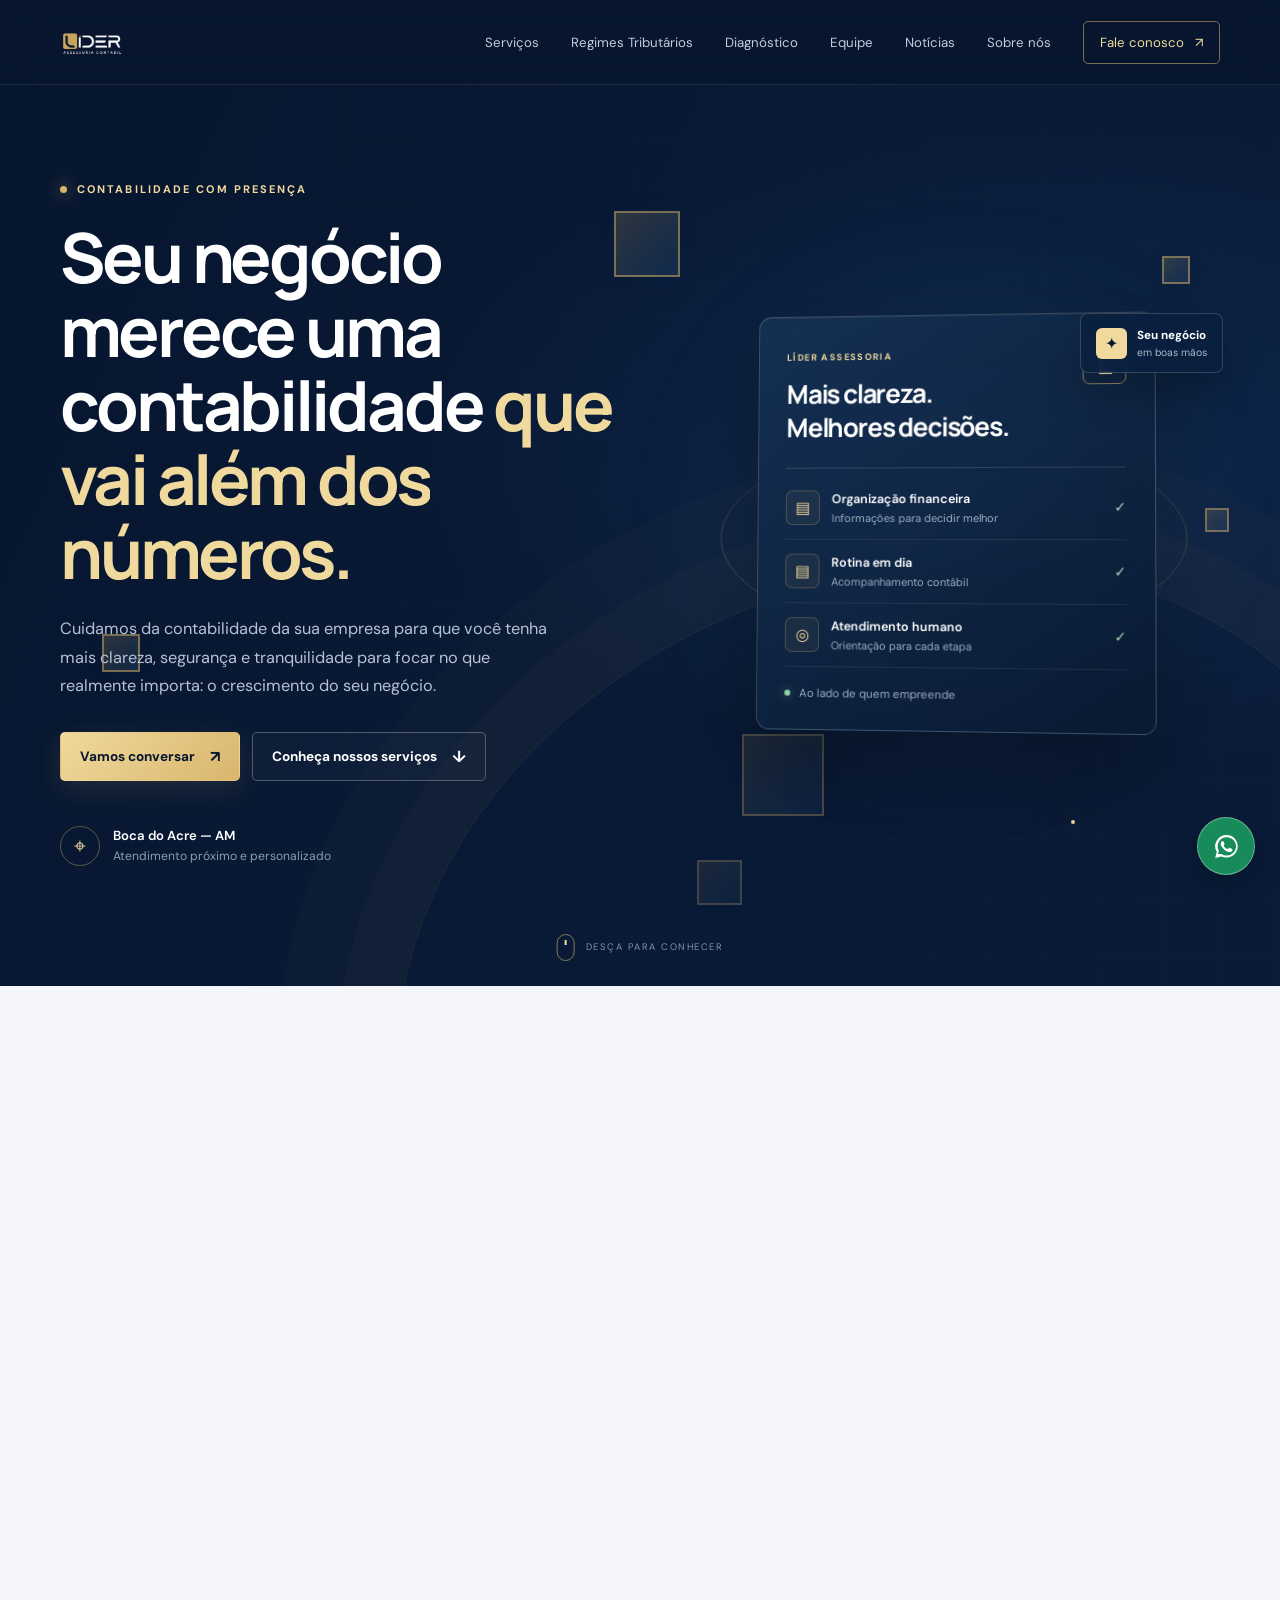
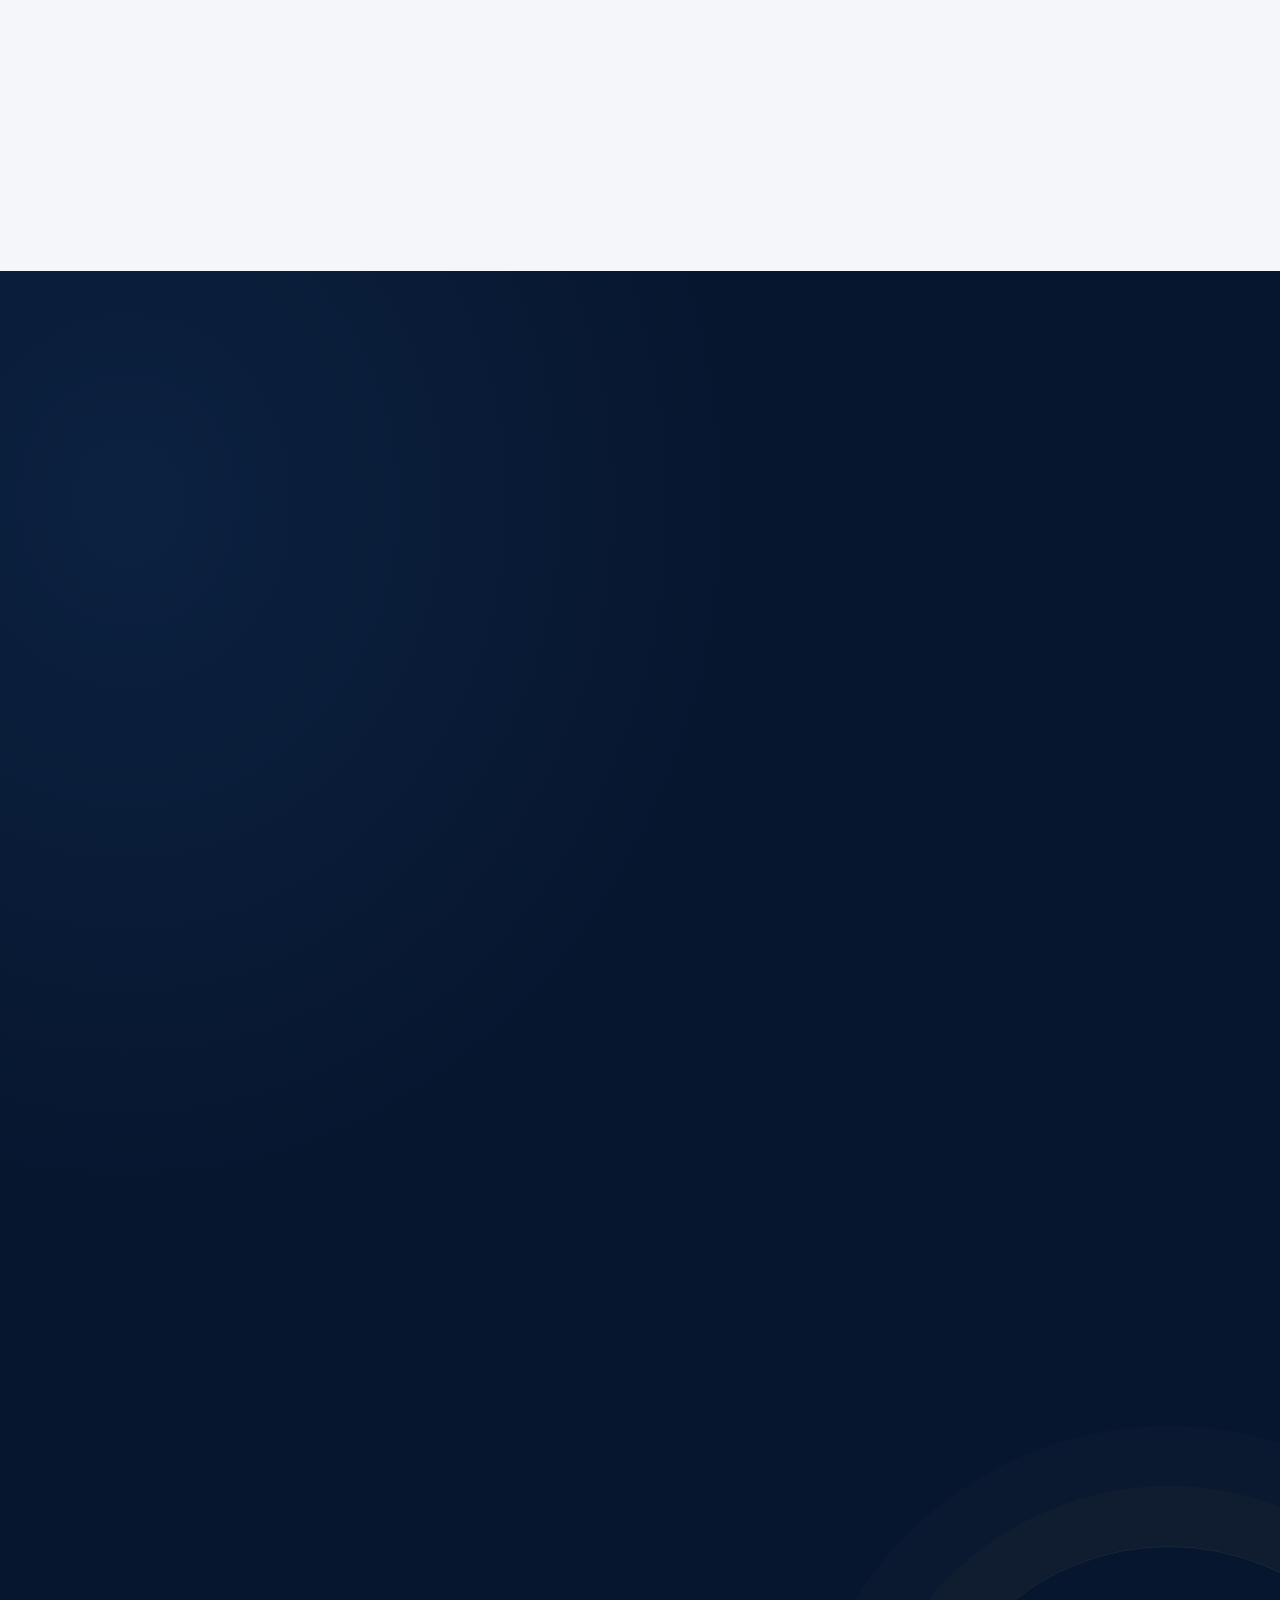
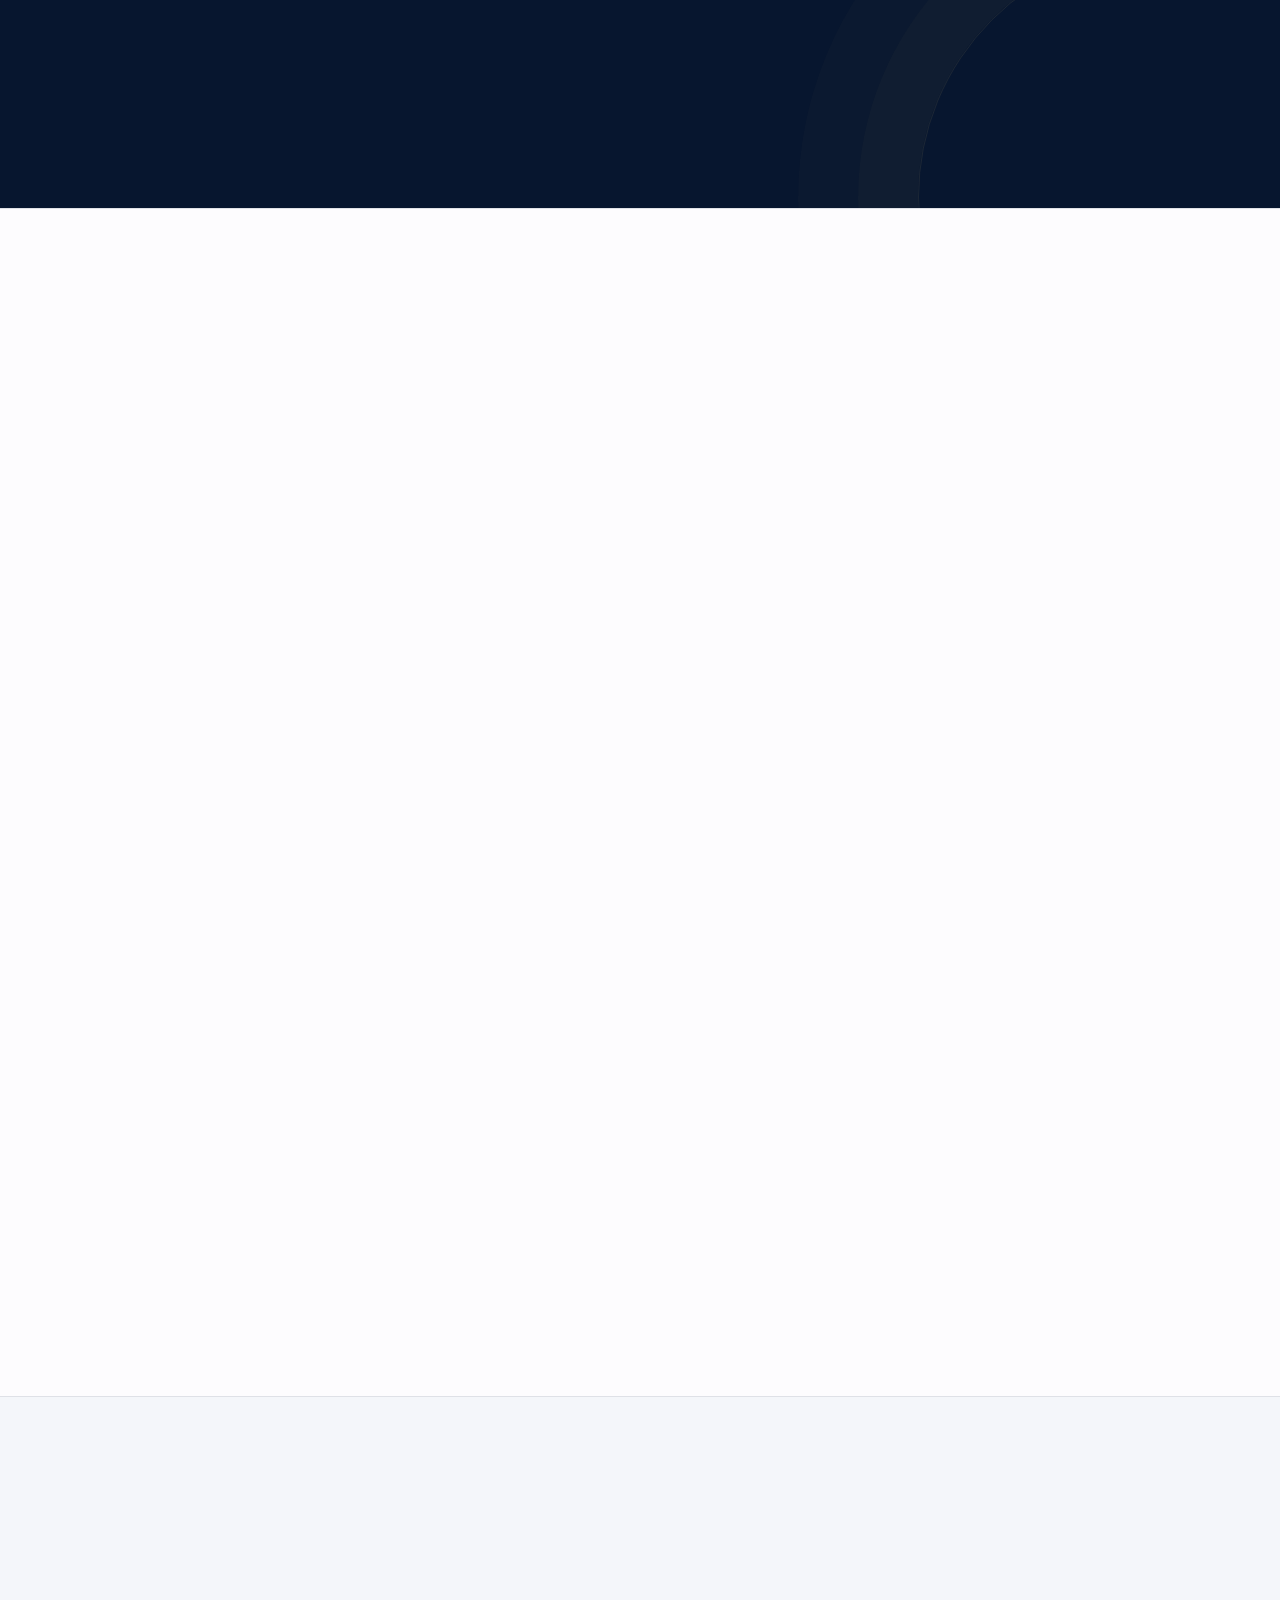
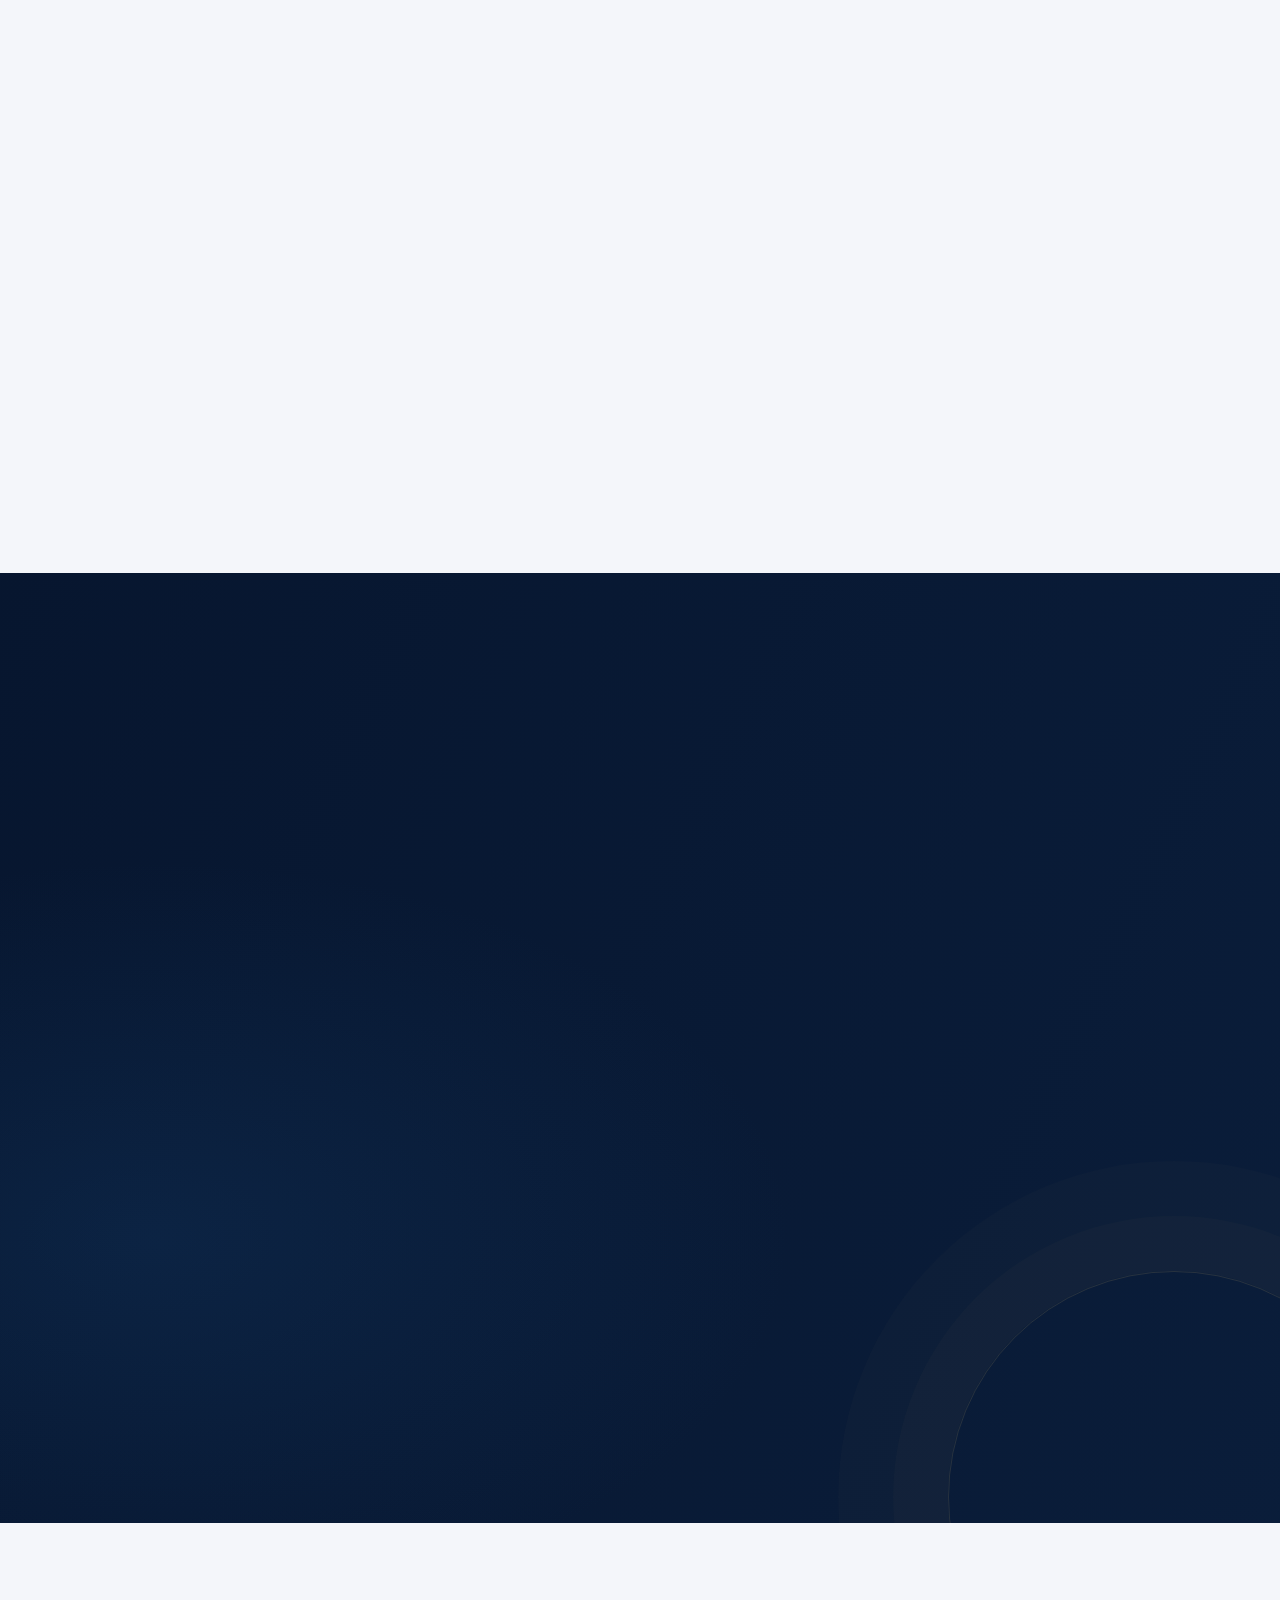
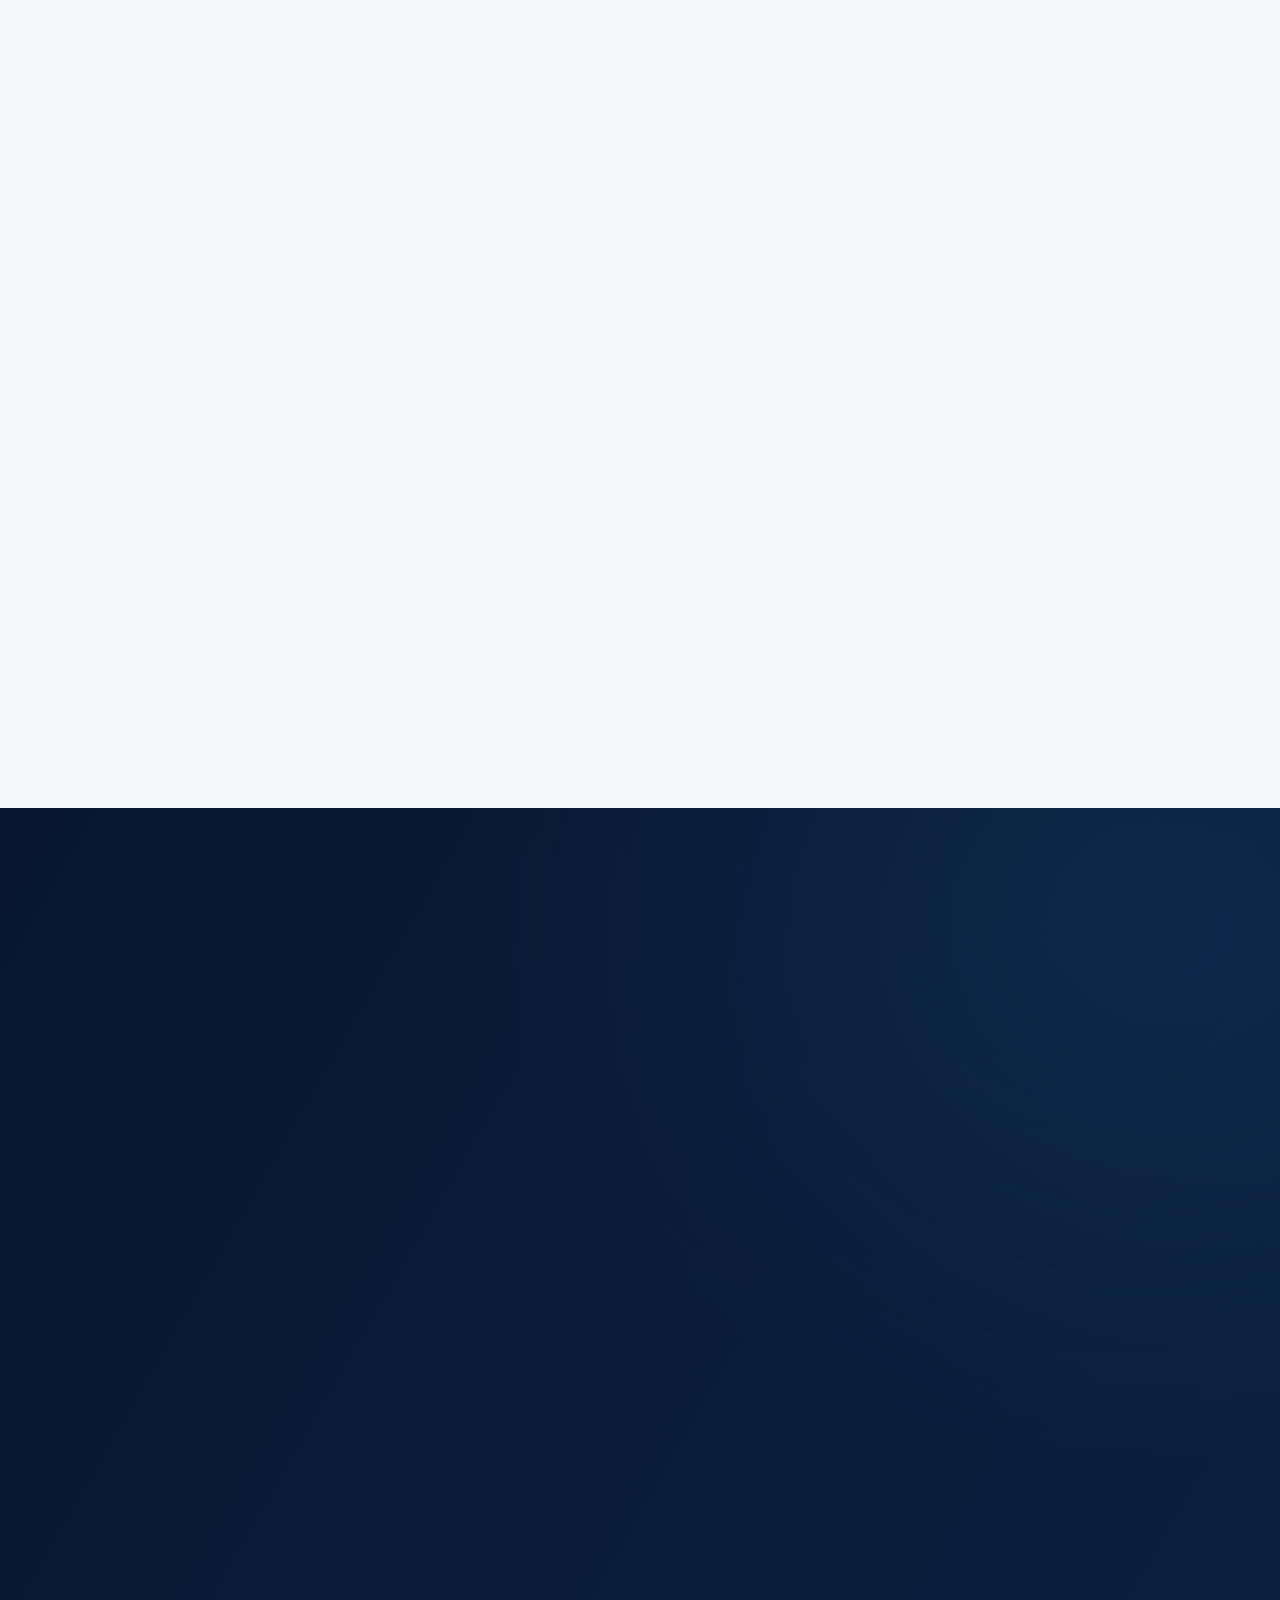
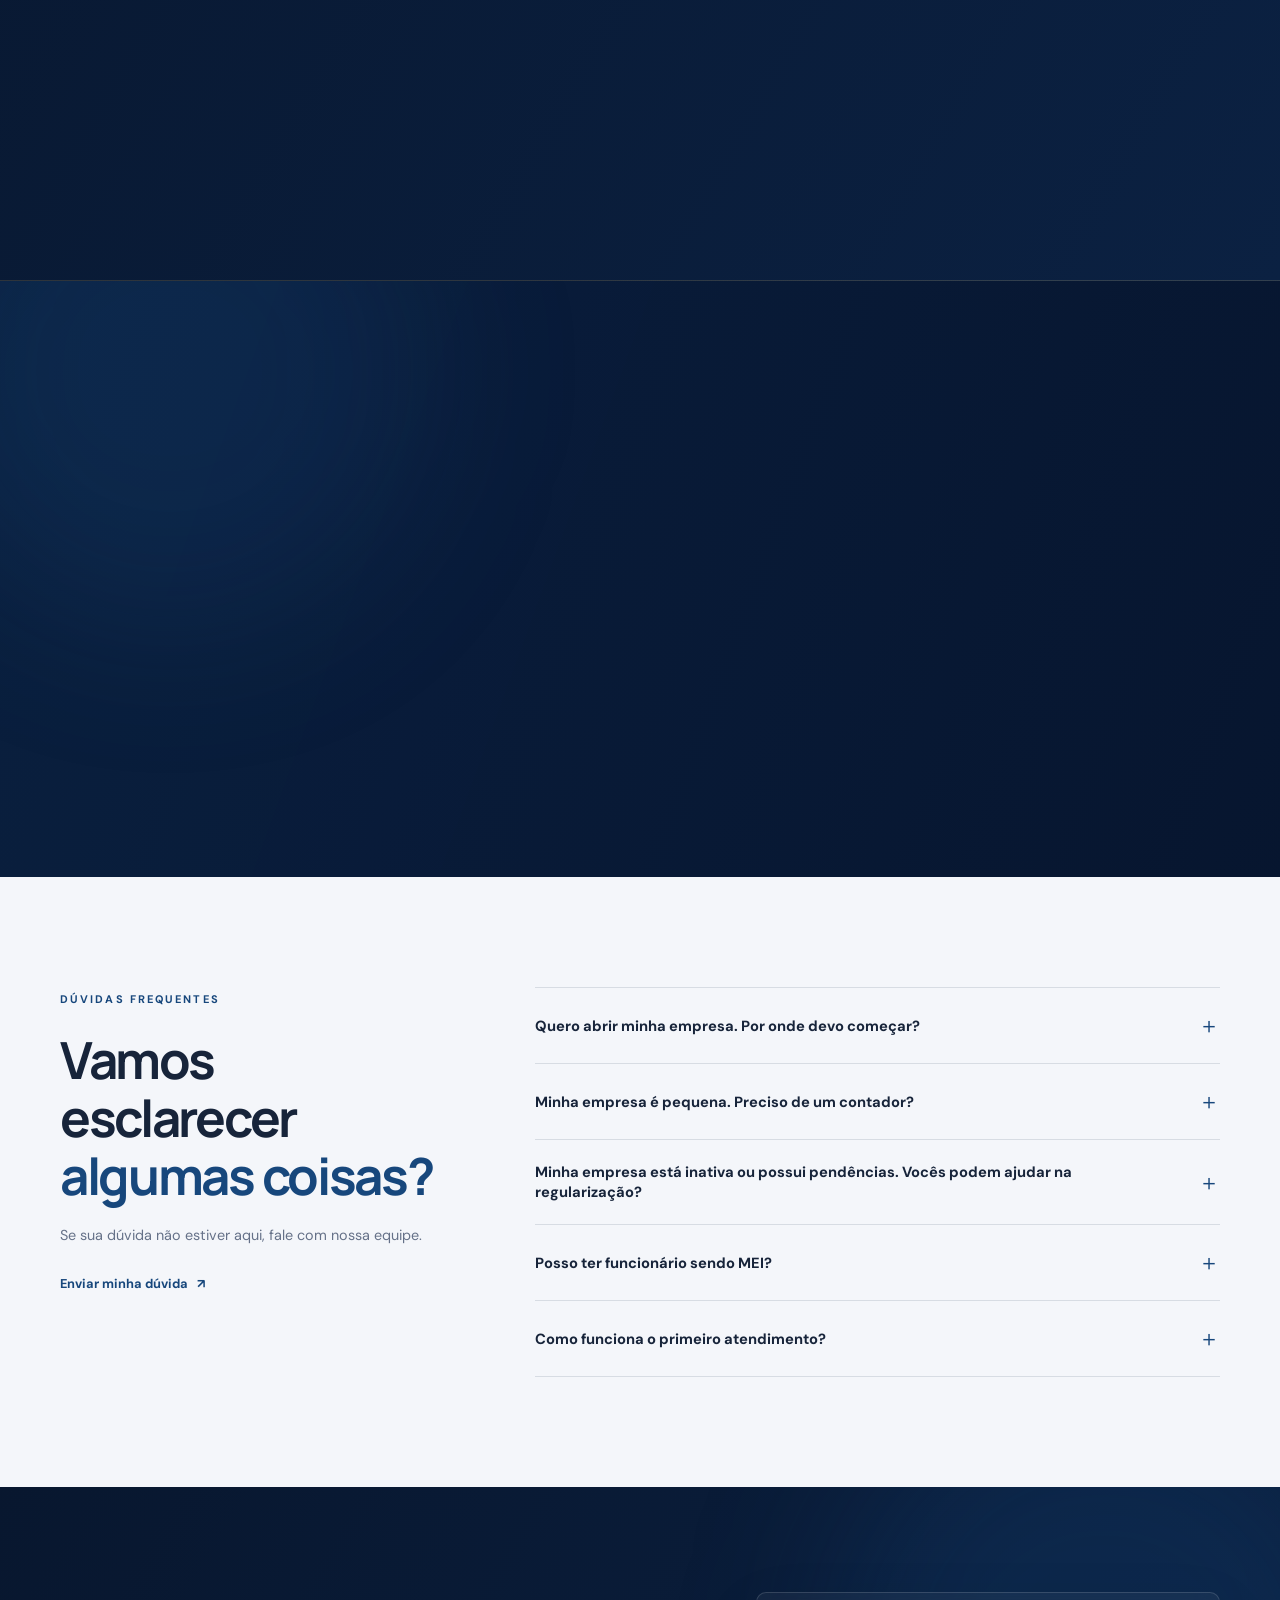
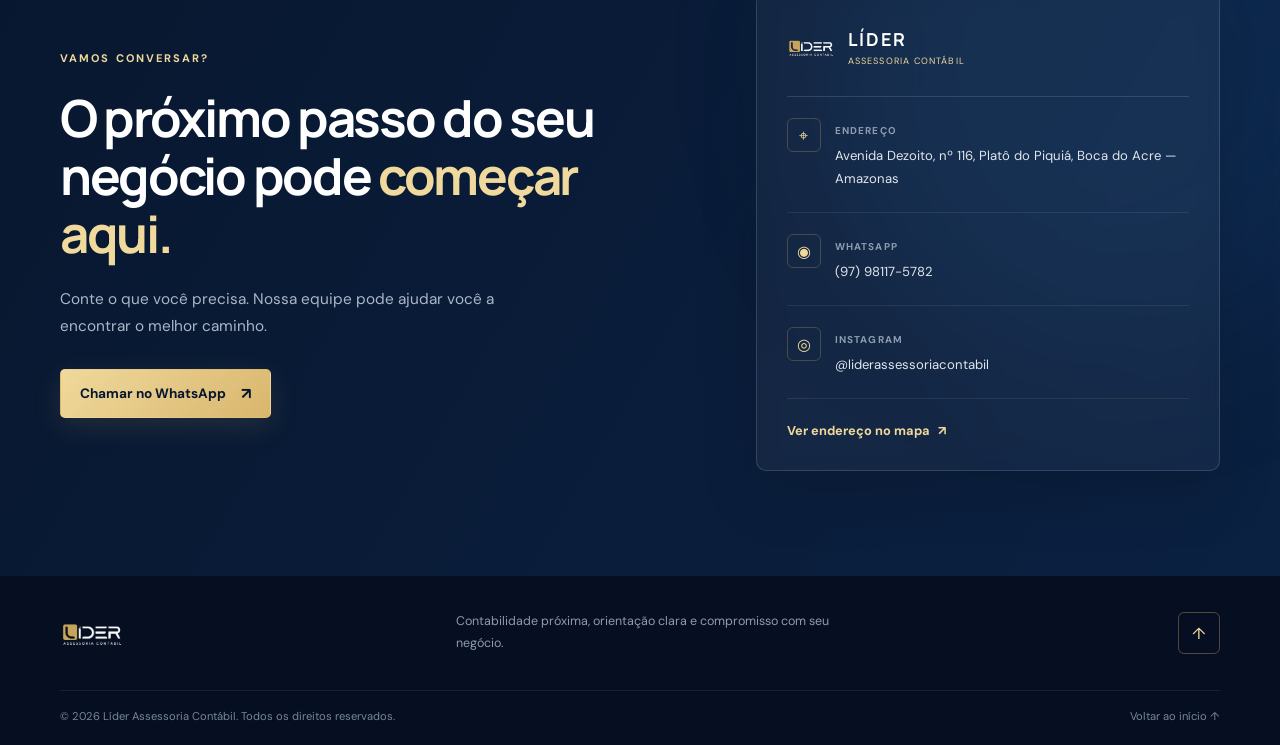
==== commit 090794d0: "Add files via upload" ====
--- a/index.html
+++ b/index.html
@@ -612,8 +612,9 @@
             <p>Uma forma simplificada de formalização para quem trabalha por conta própria e atende aos requisitos legais, incluindo limite de faturamento e atividades permitidas.</p>
             <ul>
               <li>Pagamento mensal do DAS, com valor definido conforme as regras aplicáveis ao MEI</li>
-              <li>Processo simplificado de formalização e obrigações específicas.</li>
+              <li>Processo simplificado de formalização e obrigações específicas</li>
               <li>Possibilidade de contratar, no máximo, um empregado, observadas as regras legais</li>
+              <li>Limite de Faturamento: R$ 81 mil por ano</li>
             </ul>
             <a href="#mei">Quero entender melhor <span>↗</span></a>
           </article>
@@ -621,11 +622,12 @@
           <article class="audience-card reveal reveal-delay">
             <span class="type-tag">SIMPLES NACIONAL</span>
             <h3>Simples Nacional</h3>
-            <p>Reúne vários impostos em uma única guia mensal, com alíquota que varia conforme o faturamento e a atividade.</p>
+            <p>Reúne vários impostos em uma única guia mensal, com alíquota que varia conforme o faturamento e a atividade</p>
             <ul>
               <li>Recolhimento unificado de diversos tributos em uma única guia</li>
               <li>Alíquotas e valores calculados conforme a atividade, a receita e as regras de cada anexo</li>
               <li>A adesão depende do cumprimento dos limites e dos demais requisitos legais</li>
+              <li>Limite de Faturamento: R$360 mil para Microempresas (ME) e acima de R$360 mil até R$4,8 milhões para Empresas de Pequeno Porte (EPP)</li>
             </ul>
             <a href="#diagnostico">Quero entender melhor <span>↗</span></a>
           </article>
@@ -633,11 +635,12 @@
           <article class="audience-card reveal reveal-delay-2">
             <span class="type-tag">LUCRO PRESUMIDO</span>
             <h3>Lucro Presumido</h3>
-            <p>O imposto de renda é calculado sobre uma margem de lucro definida em lei, e não sobre o lucro real da empresa.</p>
+            <p>O imposto de renda é calculado sobre uma margem de lucro definida em lei, e não sobre o lucro real da empresa</p>
             <ul>
               <li>Apuração geralmente mais simples do que no Lucro Real</li>
               <li>Pode ser vantajoso quando a margem de lucro efetiva supera a margem presumida pela legislação</li>
               <li>Os percentuais variam conforme a atividade e as regras aplicadas</li>
+              <li>Limite de Faturamento: R$78 milhões por ano, observadas as regras legais</li>
             </ul>
             <a href="#diagnostico">Quero entender melhor <span>↗</span></a>
           </article>
@@ -645,11 +648,12 @@
           <article class="audience-card reveal reveal-delay-3">
             <span class="type-tag">LUCRO REAL</span>
             <h3>Lucro Real</h3>
-            <p>Os impostos são calculados sobre o lucro de fato apurado, ou seja, as receitas menos as despesas permitidas.</p>
+            <p>Os impostos são calculados sobre o lucro de fato apurado, ou seja, as receitas menos as despesas permitidas</p>
             <ul>
               <li>Pode ser vantajoso em determinadas situções, inclusive quando a margem de lucro é menor, dependendo da carga tributária total</li>
               <li>Exige controles contábeis e fiscais detalhados e documentação adequada</li>
               <li>É obrigatório para empresas que se enquadram nas hipóteses previstas em lei</li>
+              <li>Sem limite geral de faturamento</li>
             </ul>
             <a href="#diagnostico">Quero entender melhor <span>↗</span></a>
           </article>
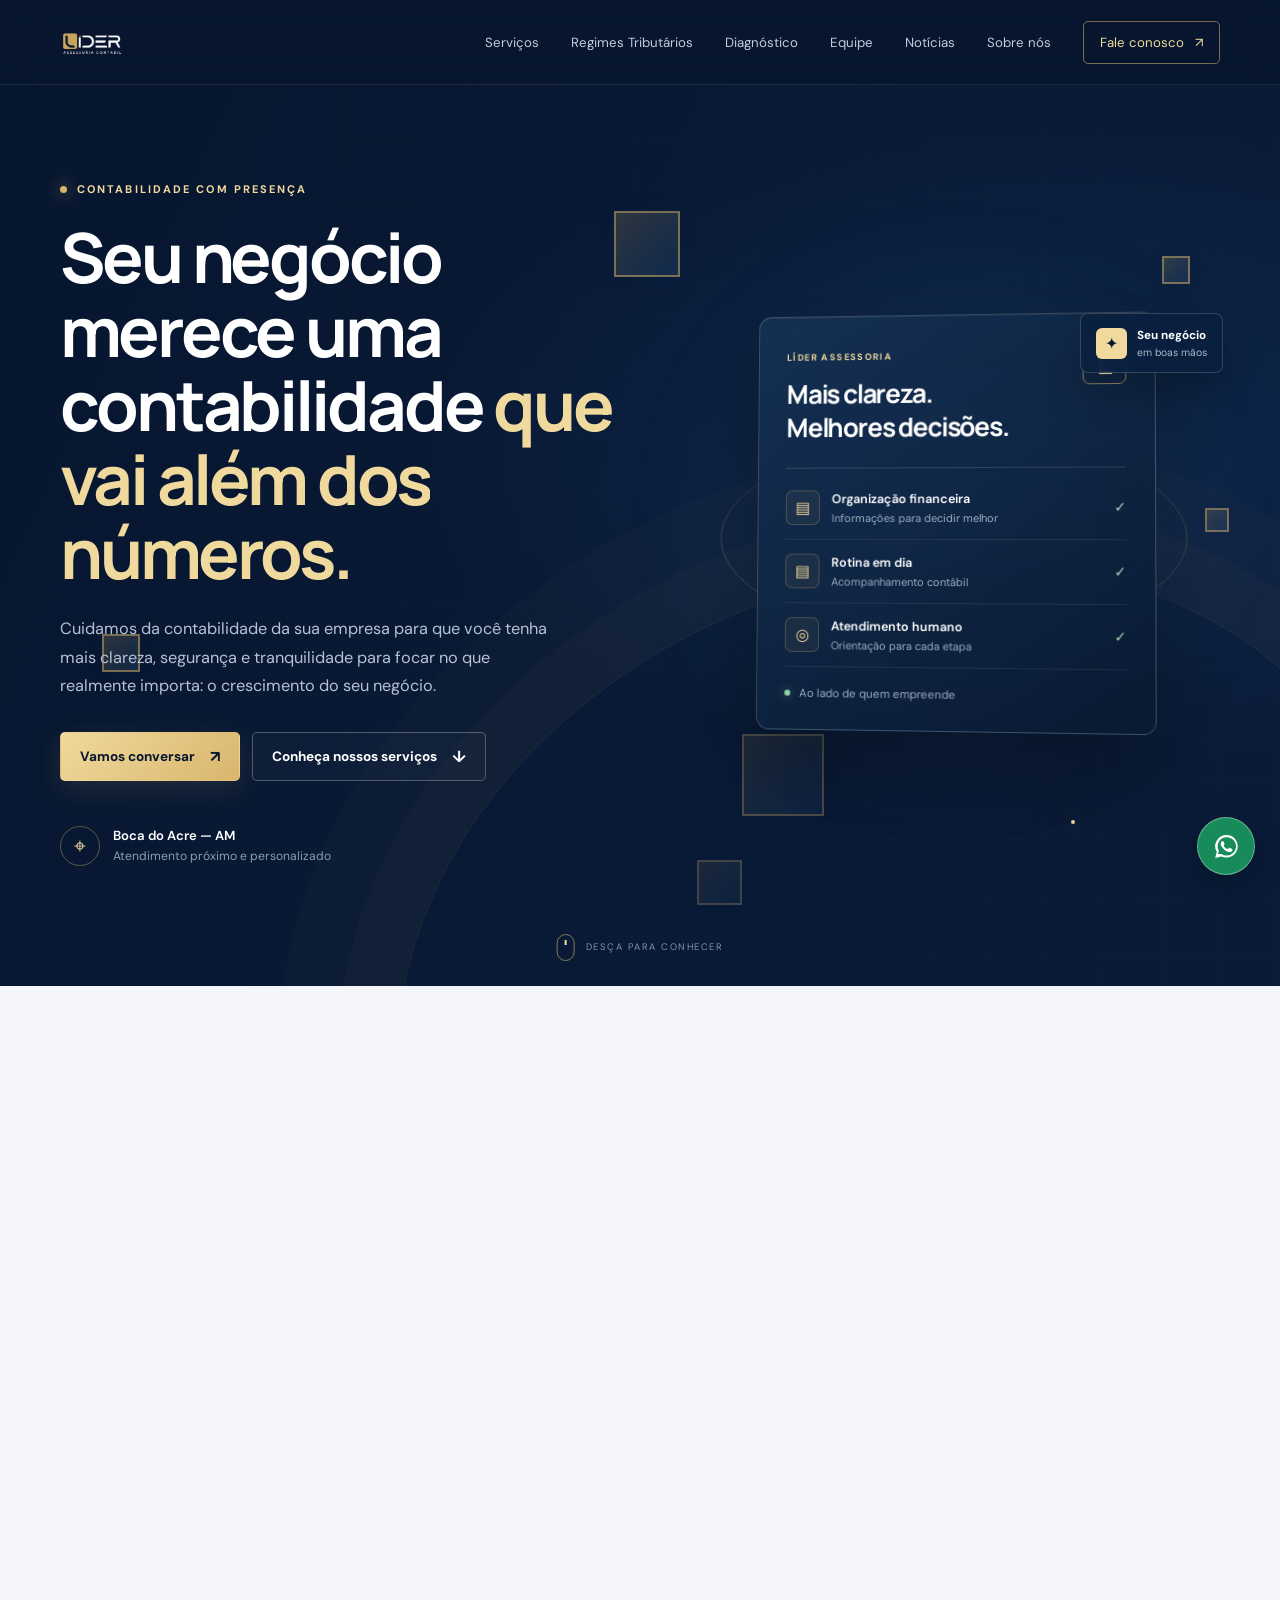
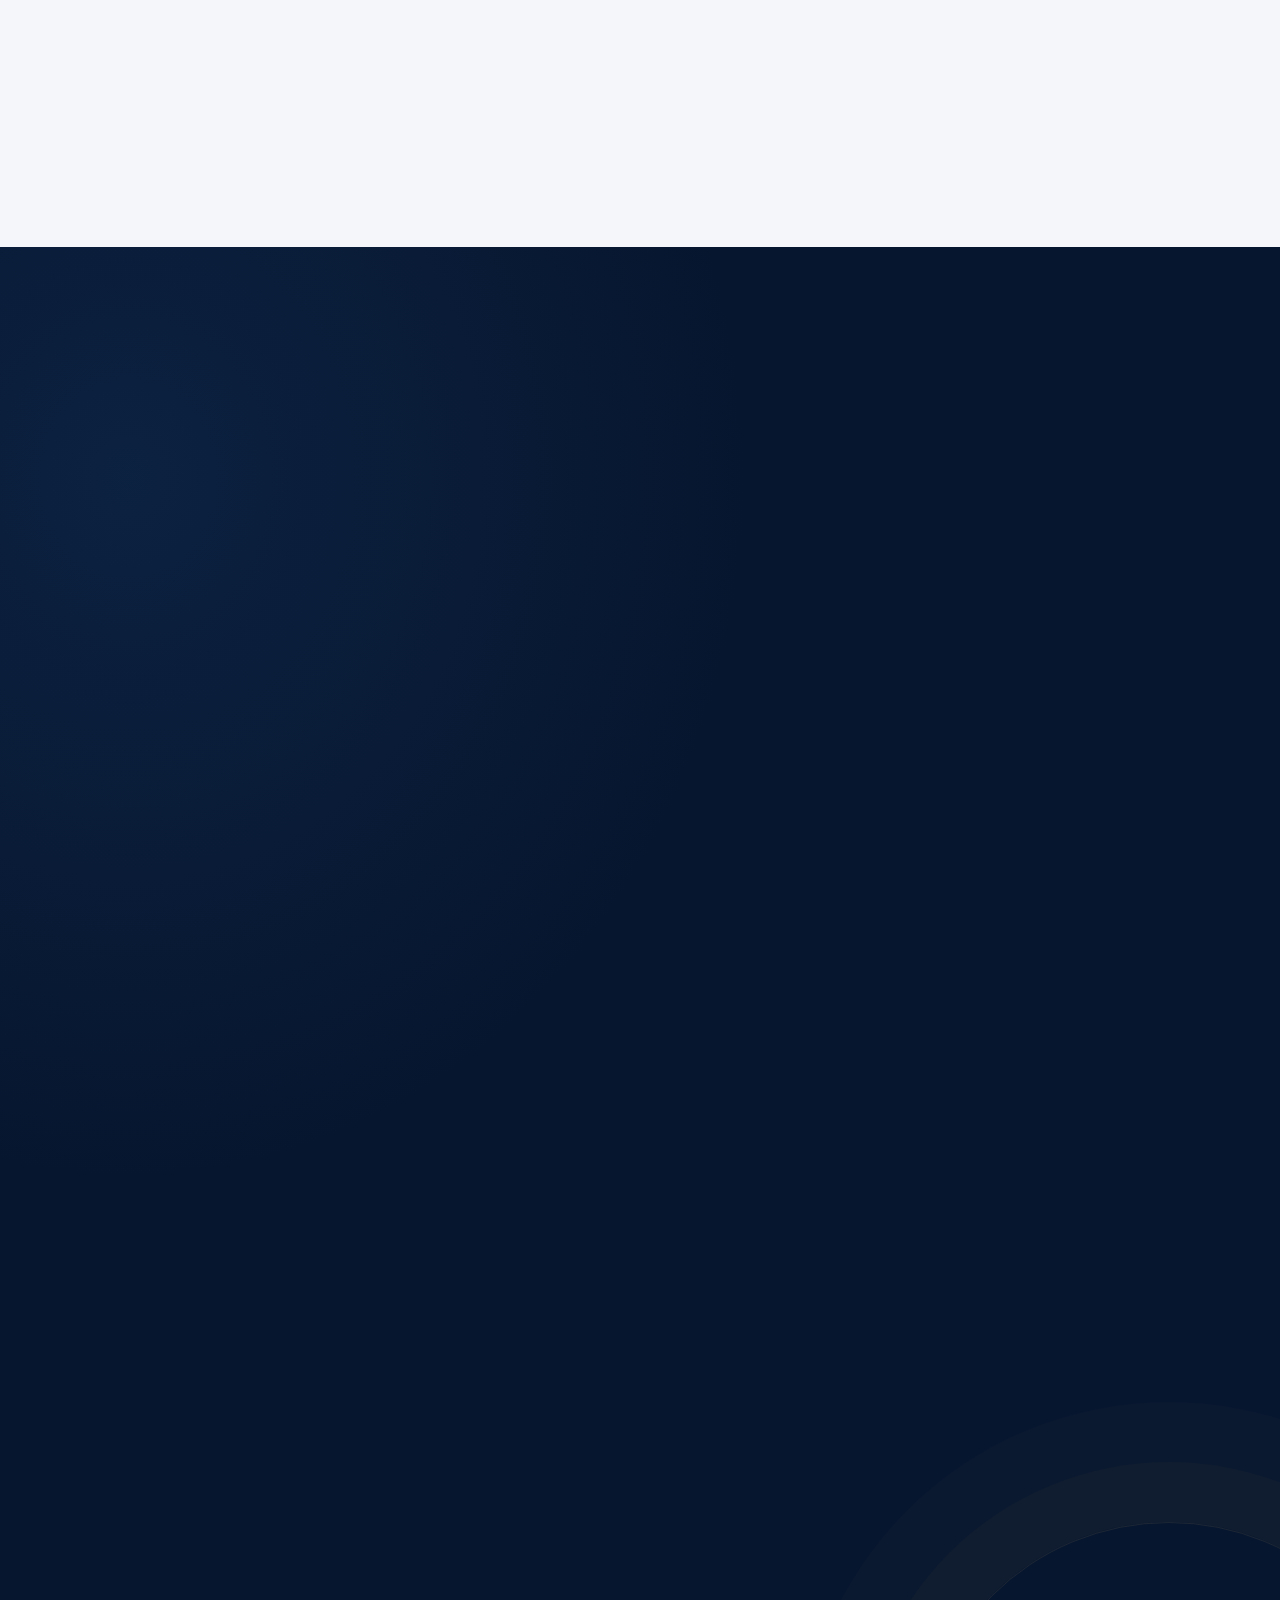
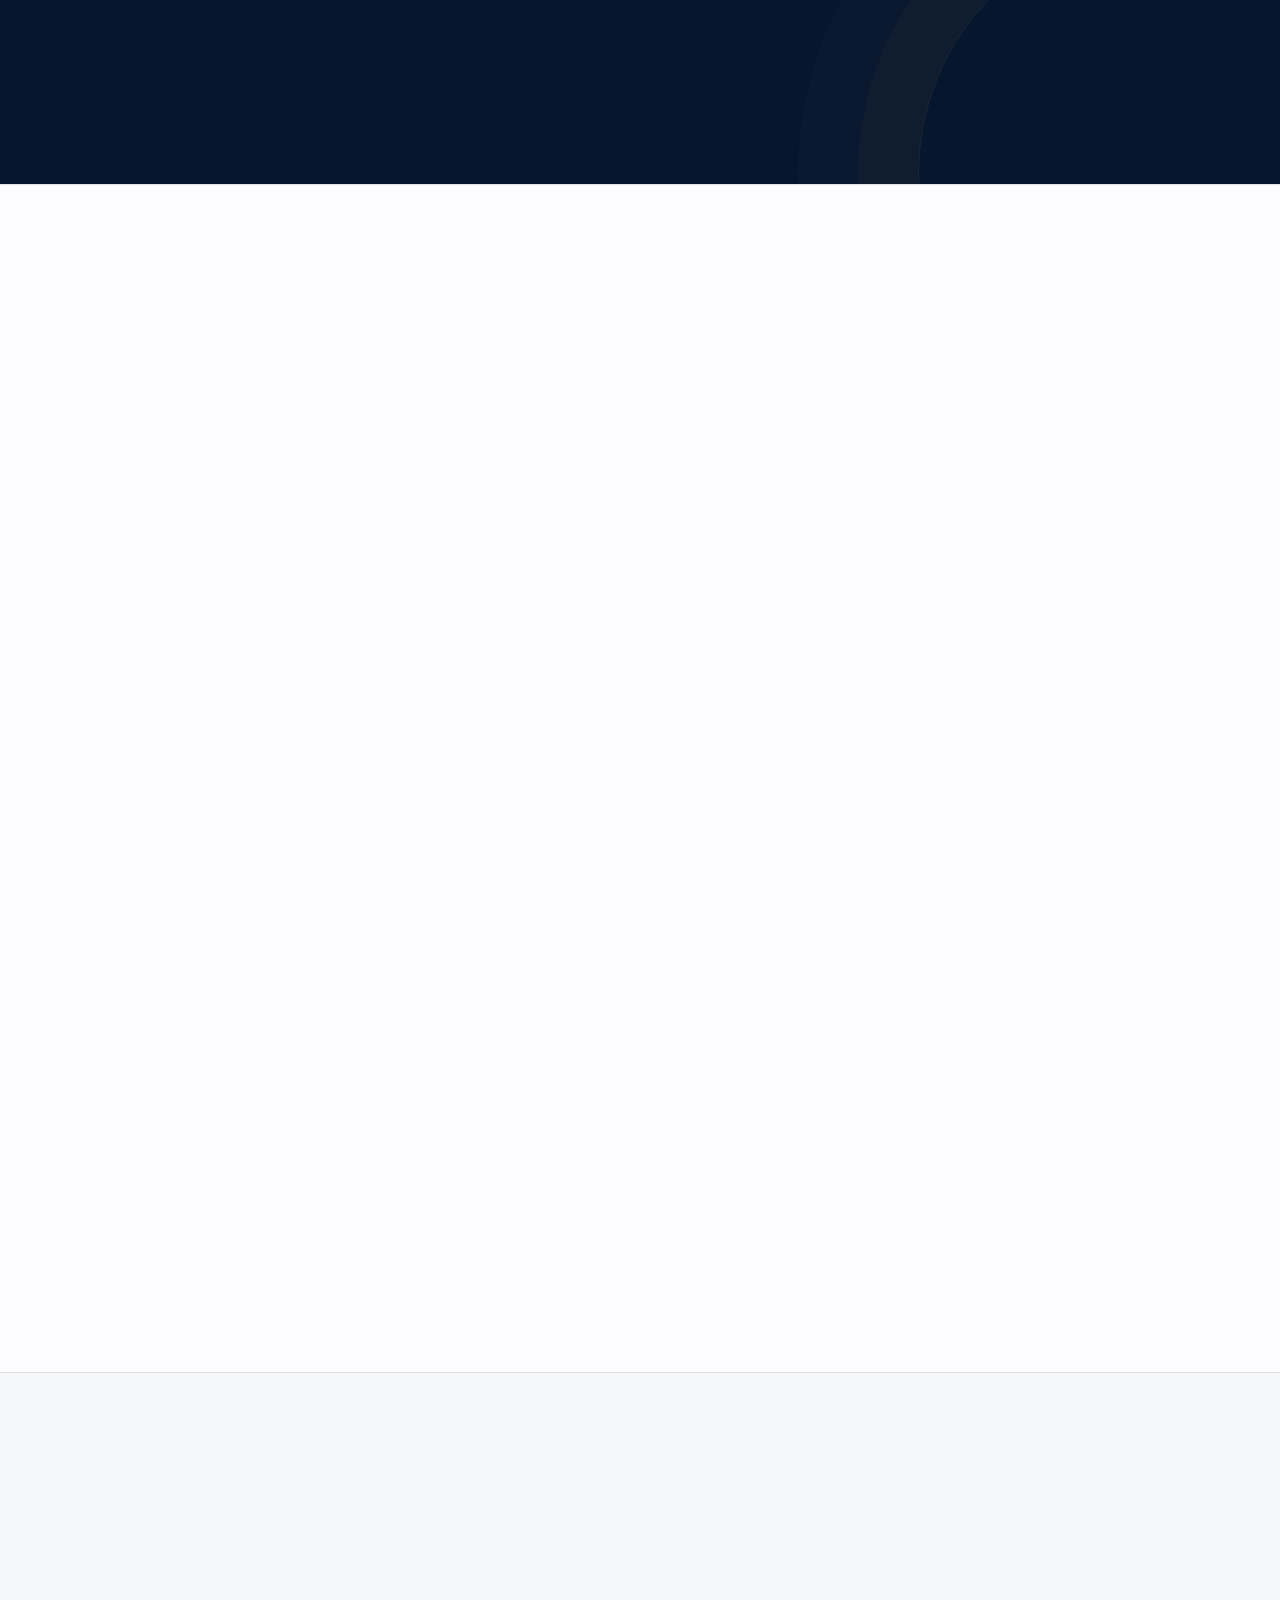
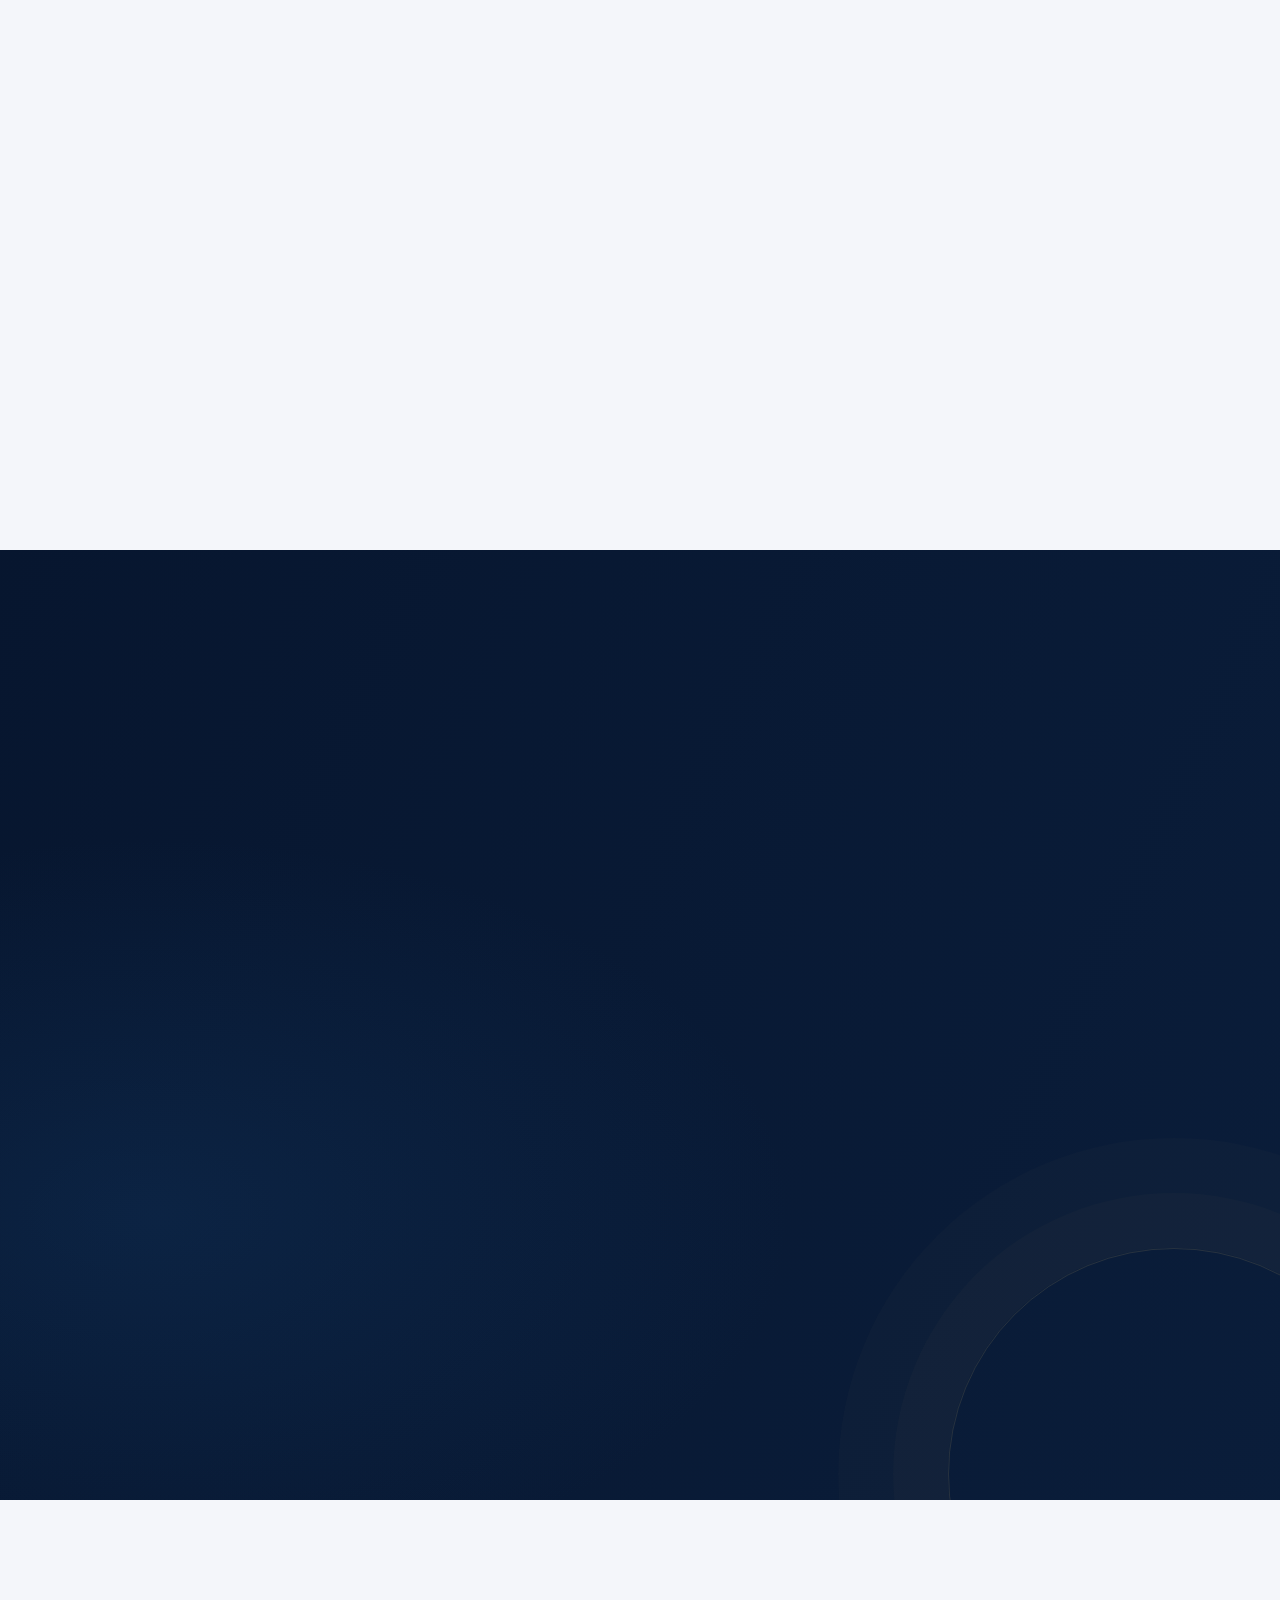
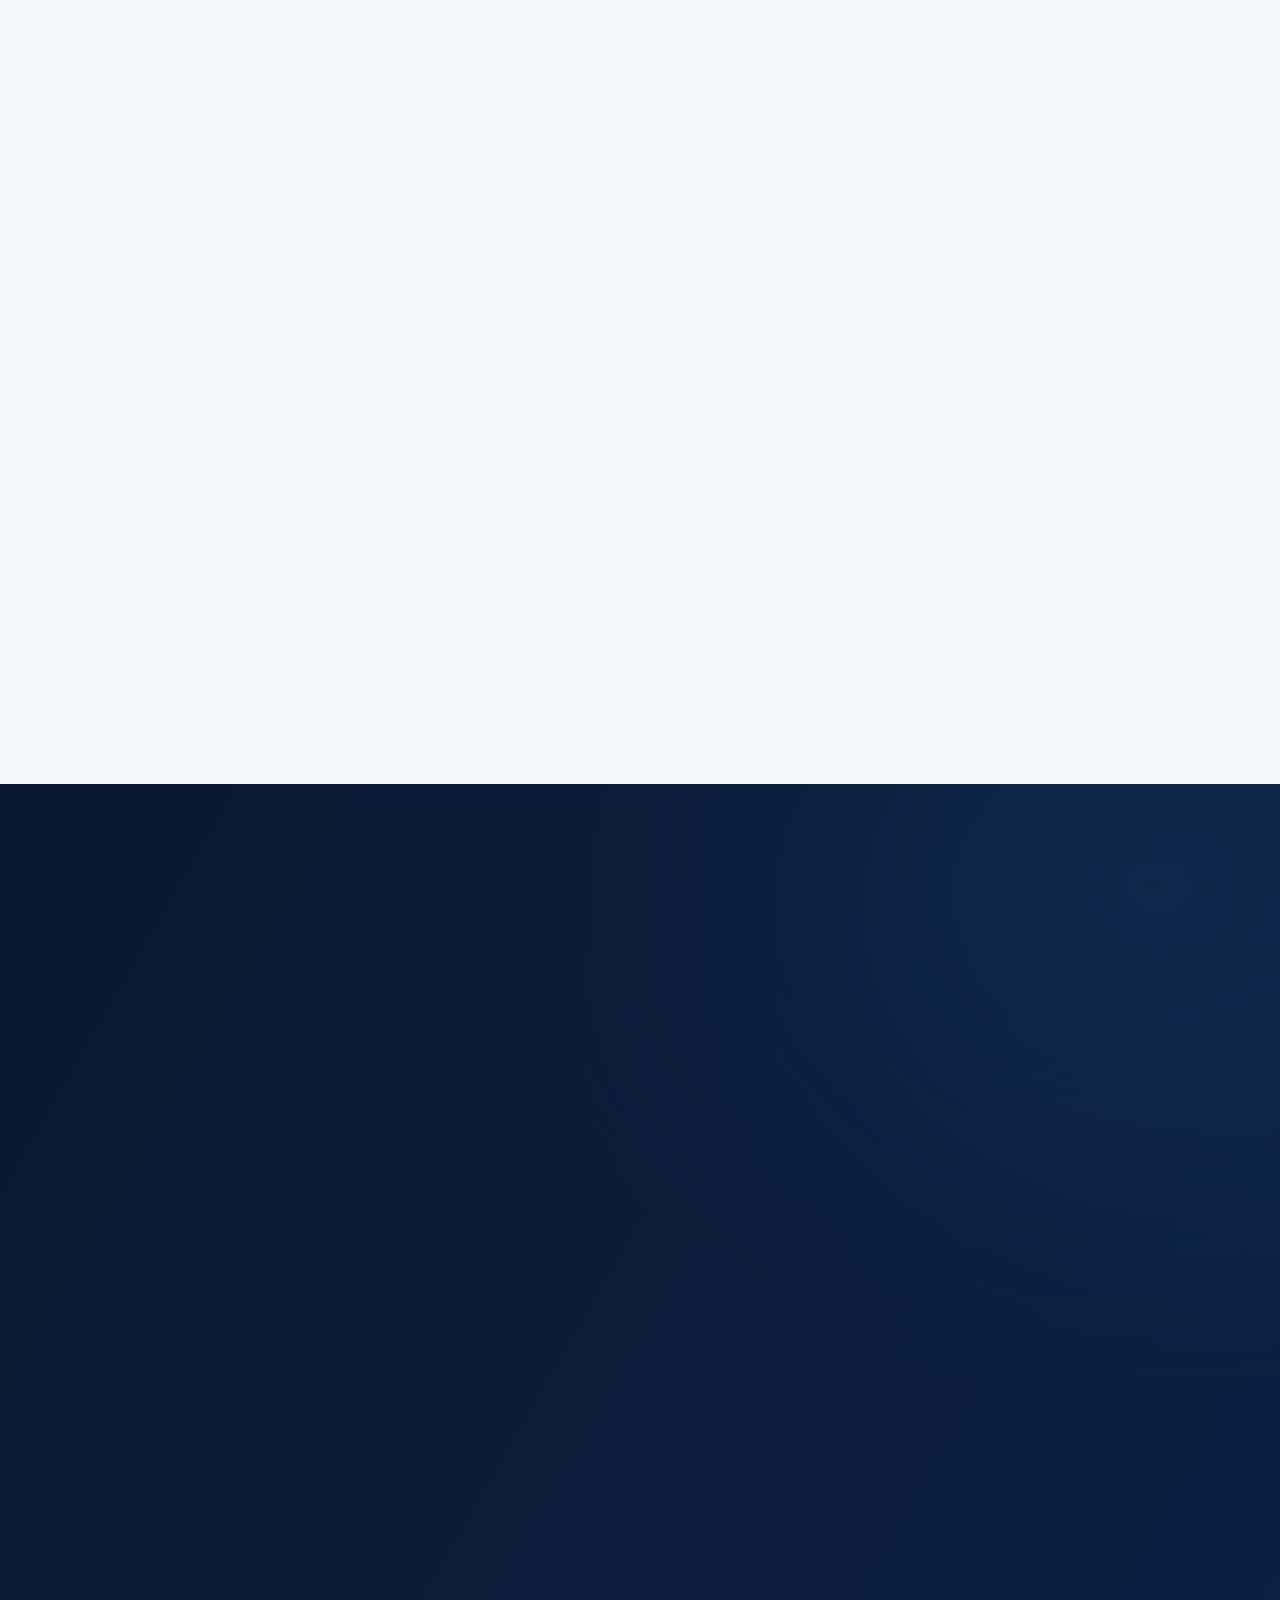
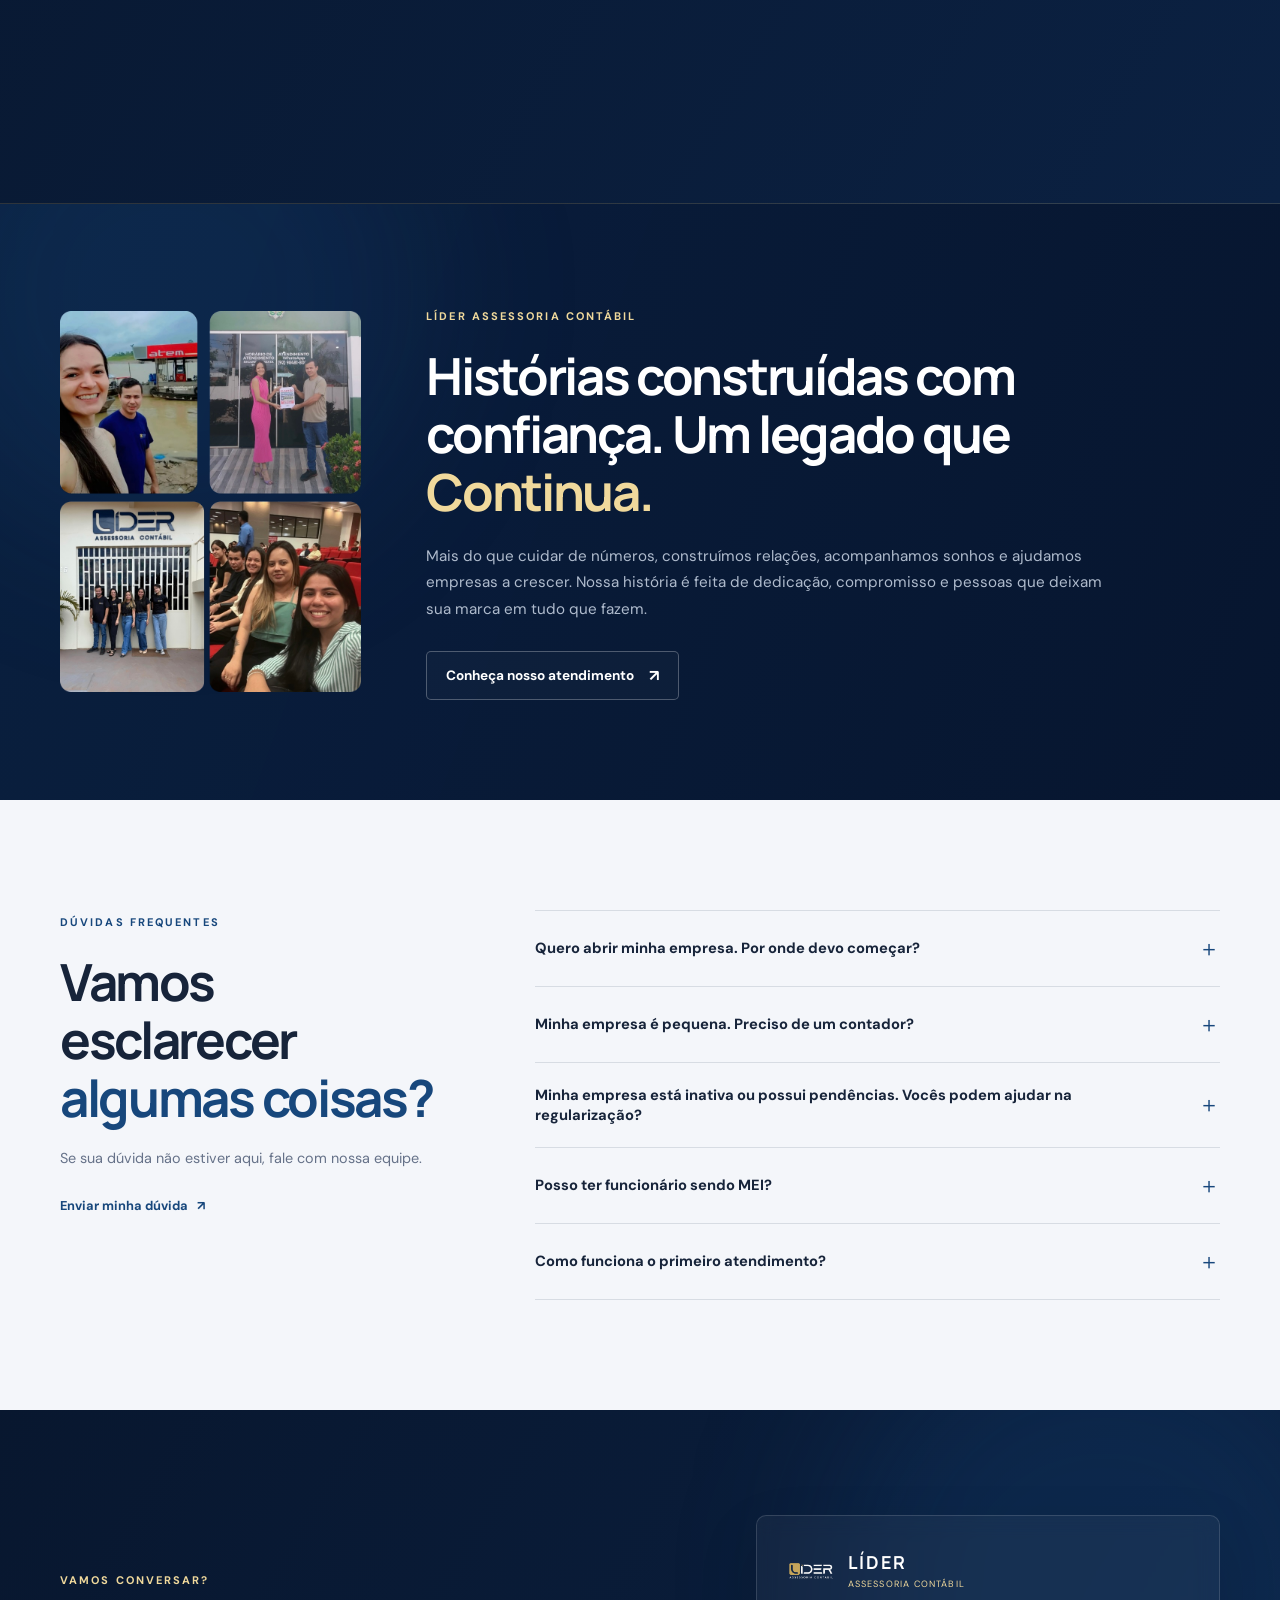
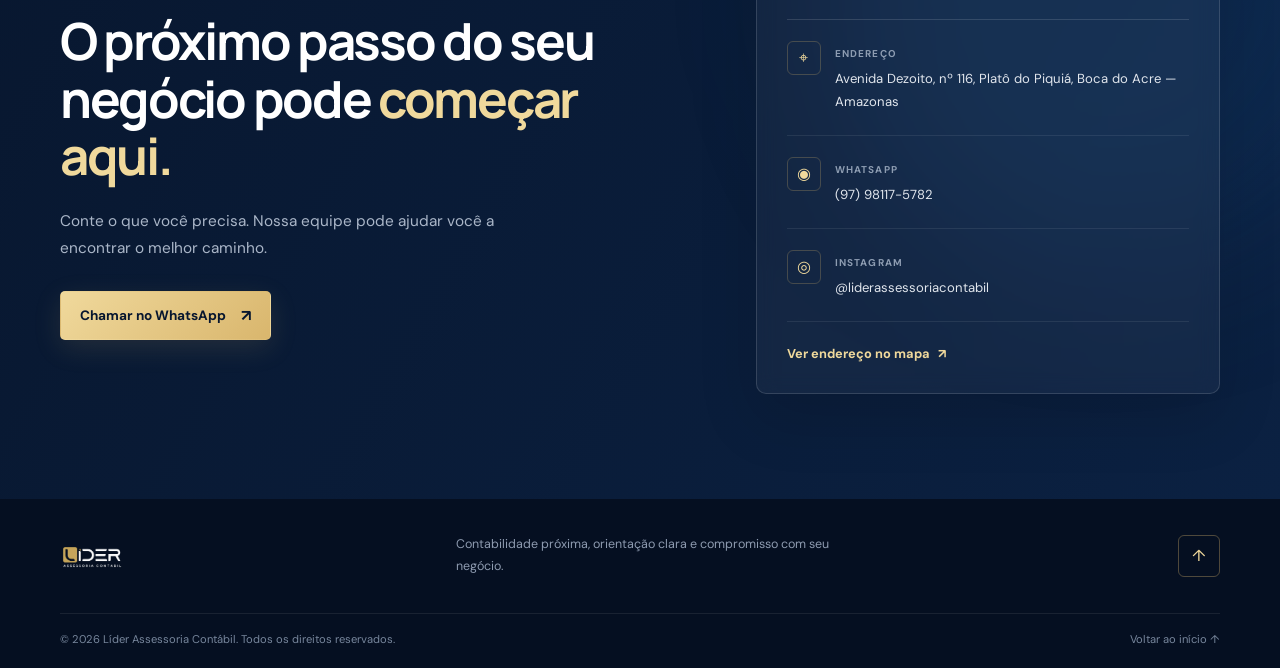
==== commit 68a8ab92: "Add files via upload" ====
--- a/index.html
+++ b/index.html
@@ -462,16 +462,16 @@
 
           <article class="audience-card reveal reveal-delay">
             <div class="card-icon">▦</div>
-            <h3>Contabilidade para empresas</h3>
-            <p>Soluções contábeis, fiscais e tributárias para MEI, microempresa, empresas de pequeno portee outros negócios.</p>
-            <a href="#diagnostico">Conheça nossas soluções<span>↗</span></a>
+            <h3>Gestão fiscal e tributária</h3>
+            <p>Planejamento tributário, apuração de impostos, declarações e obrigações fiscais para manter sua empresa em dia com o Fisco.</p>
+            <a href="#diagnostico">Conheça nossos serviços fiscais<span>↗</span></a>
           </article>
 
           <article class="audience-card reveal reveal-delay-2">
             <div class="card-icon">▦</div>
             <h3>Contabilidade empresarial</h3>
             <p>Soluções contábeis, fiscais e trabalhistas para manter sua empresa regularizada e apoiar seu crescimento.</p>
-            <a href="#diagnostico">Conheça nossas soluções<span>↗</span></a>
+            <a href="#diagnostico">Quero organizar minha empresa<span>↗</span></a>
           </article>
 
           <article class="audience-card reveal reveal-delay-3">
@@ -863,7 +863,7 @@
         <div class="section-heading section-heading-light reveal">
           <span class="eyebrow">NOTÍCIAS E INFORMAÇÕES</span>
           <h2>Sua empresa evolui. <span class="gold-text">A Líder acompanha cada mudança.</span></h2>
-          <p>Acompanhe as principais atualizações contábeis, fiscais e trabalhistas e entenda como elas impactam a sua empresa. Nossa equipe transforma informações complexas em orientações práticas para o seu negócio.</p>
+          <p>Acompanhe as principais atualizações contábeis, fiscais e trabalhistas.</p>
         </div>
 
         <div class="news-grid">
--- a/style.css
+++ b/style.css
@@ -3090,4 +3090,7 @@
 
 @media (max-width: 540px) {
   .types { padding-block: 68px; }
-}+}
+
+
+
